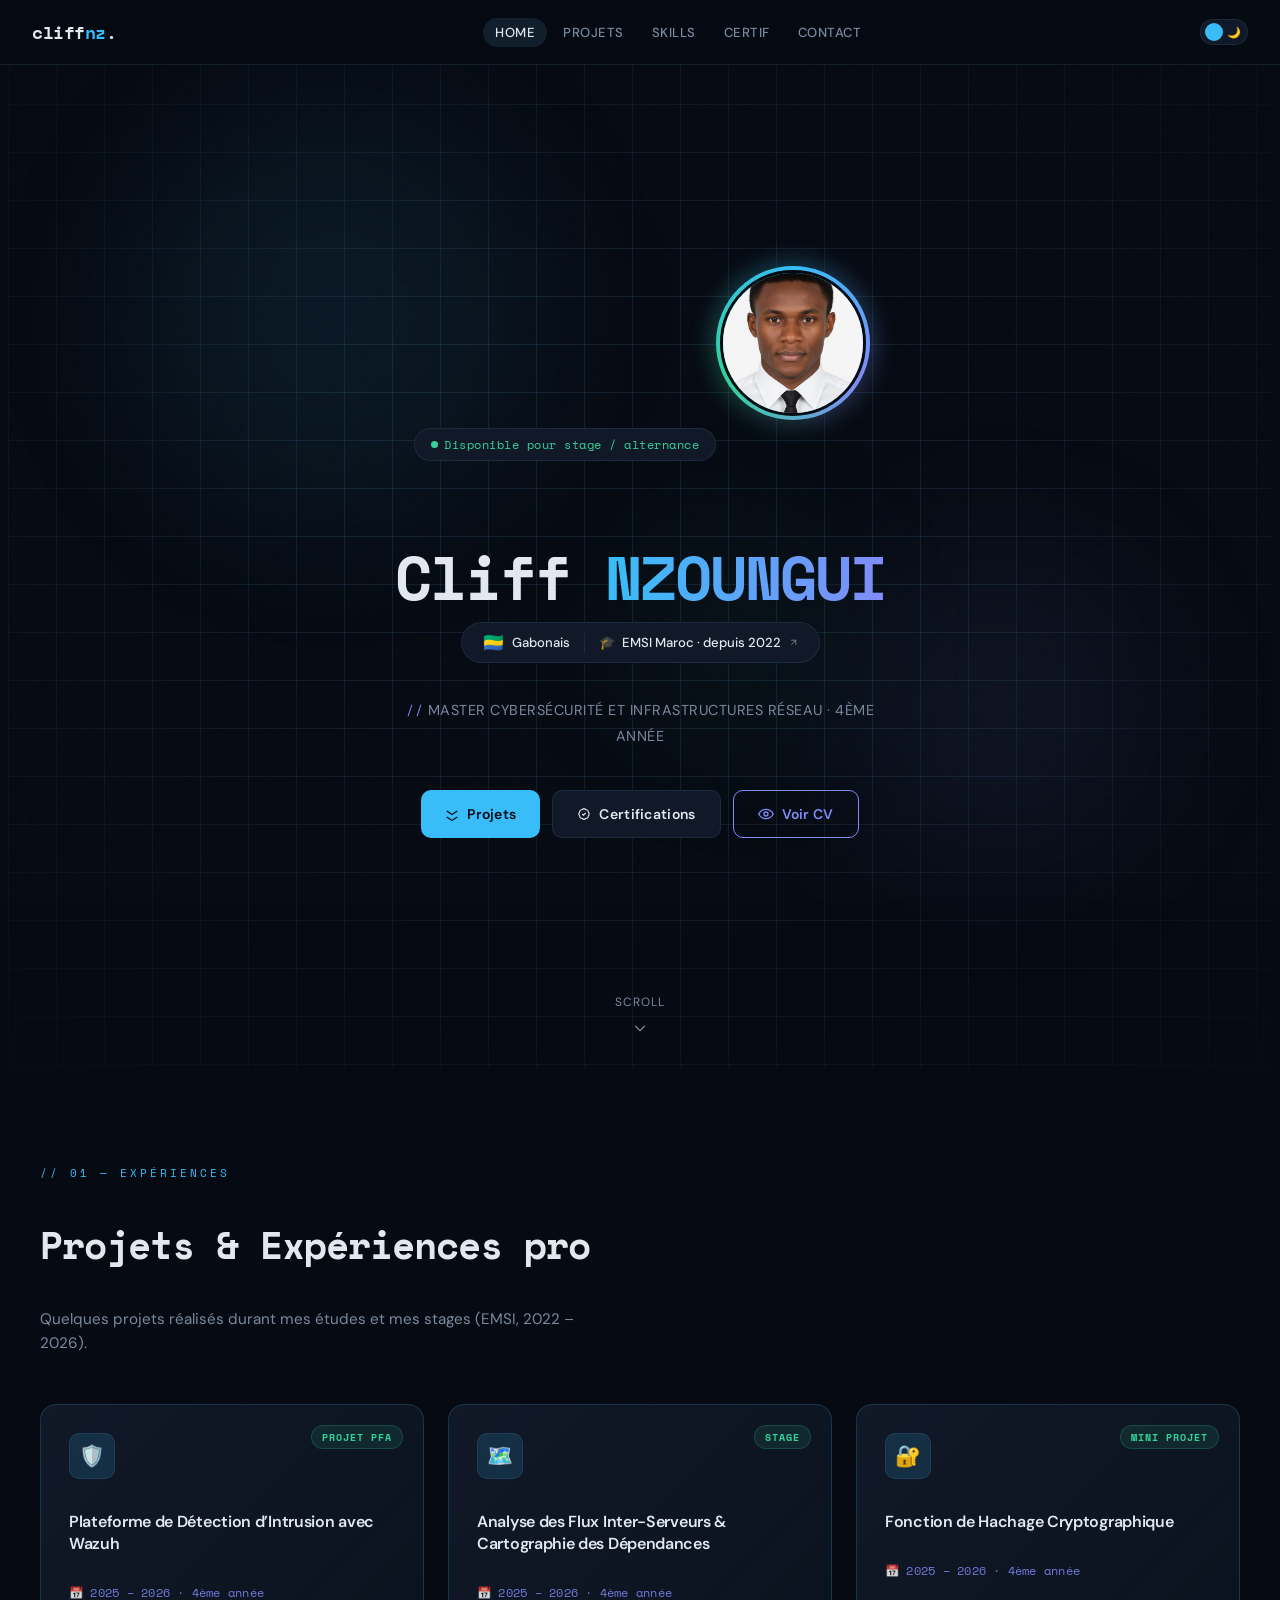
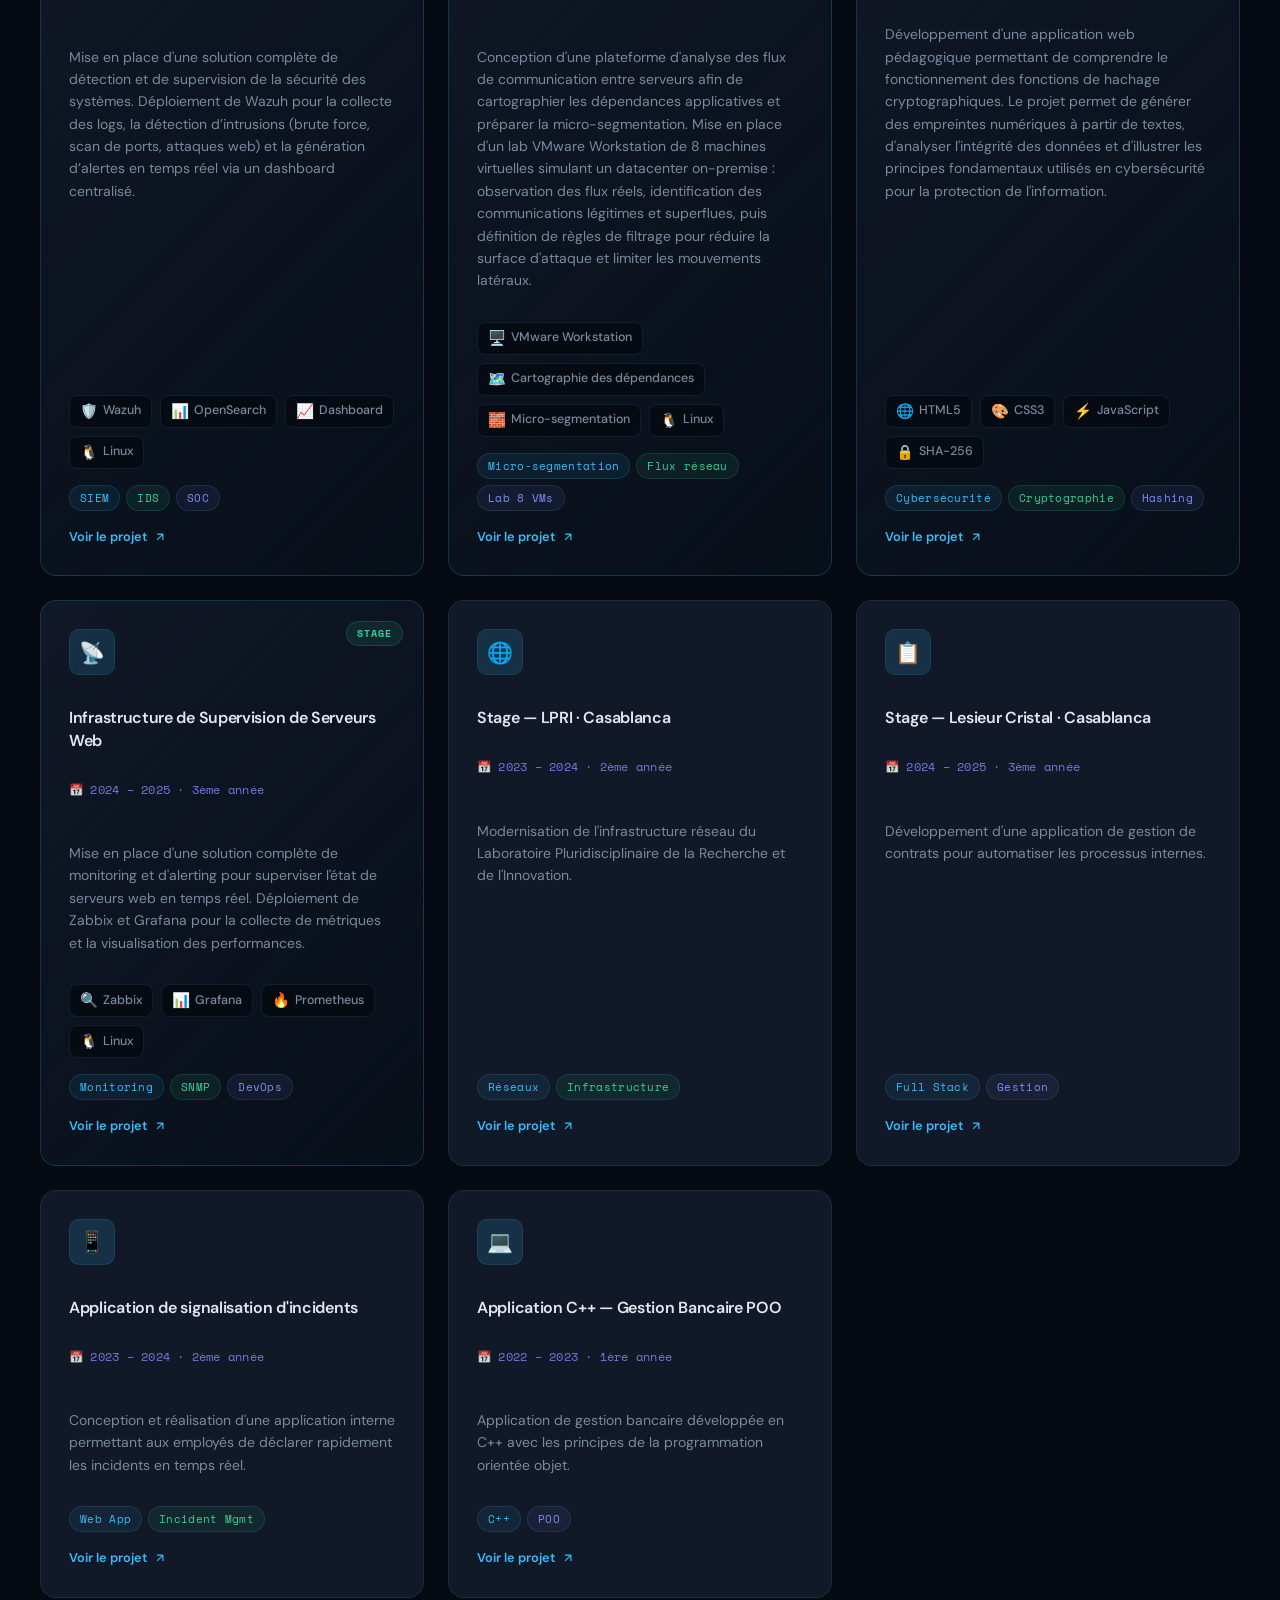
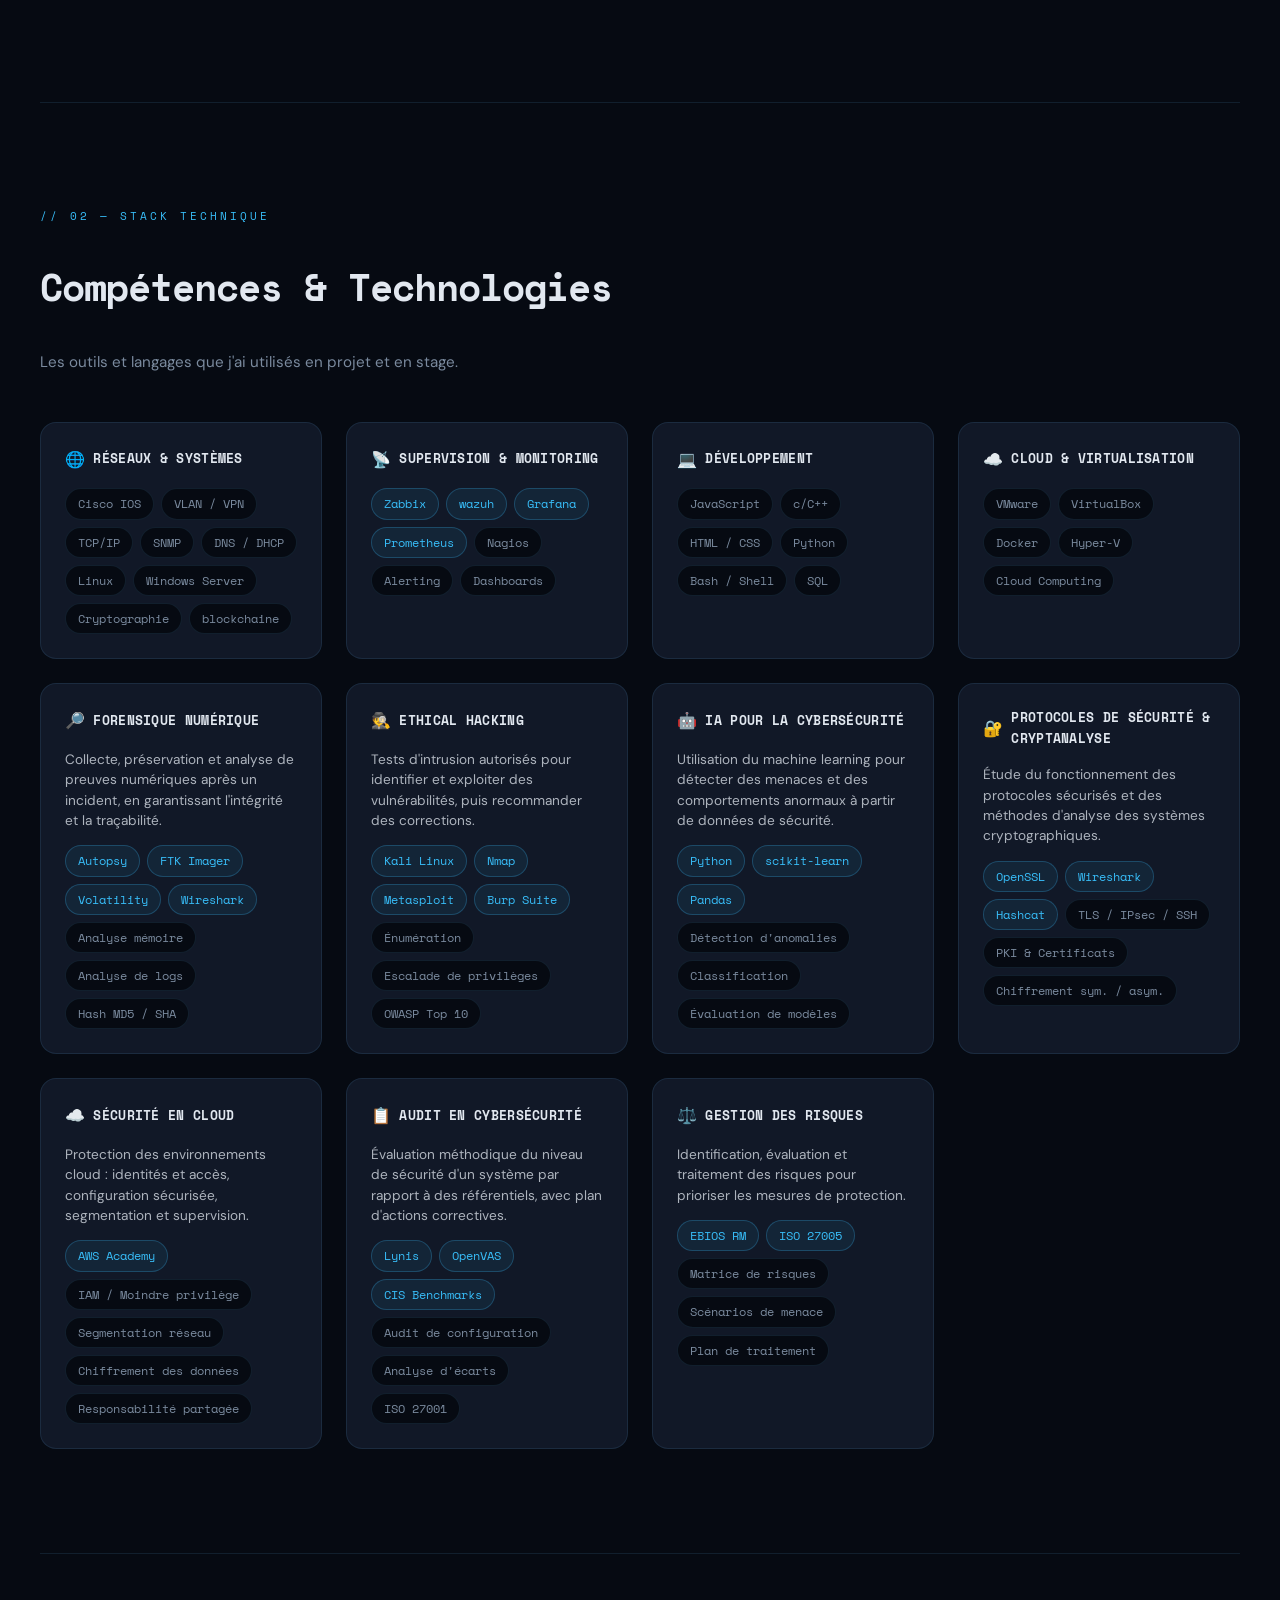
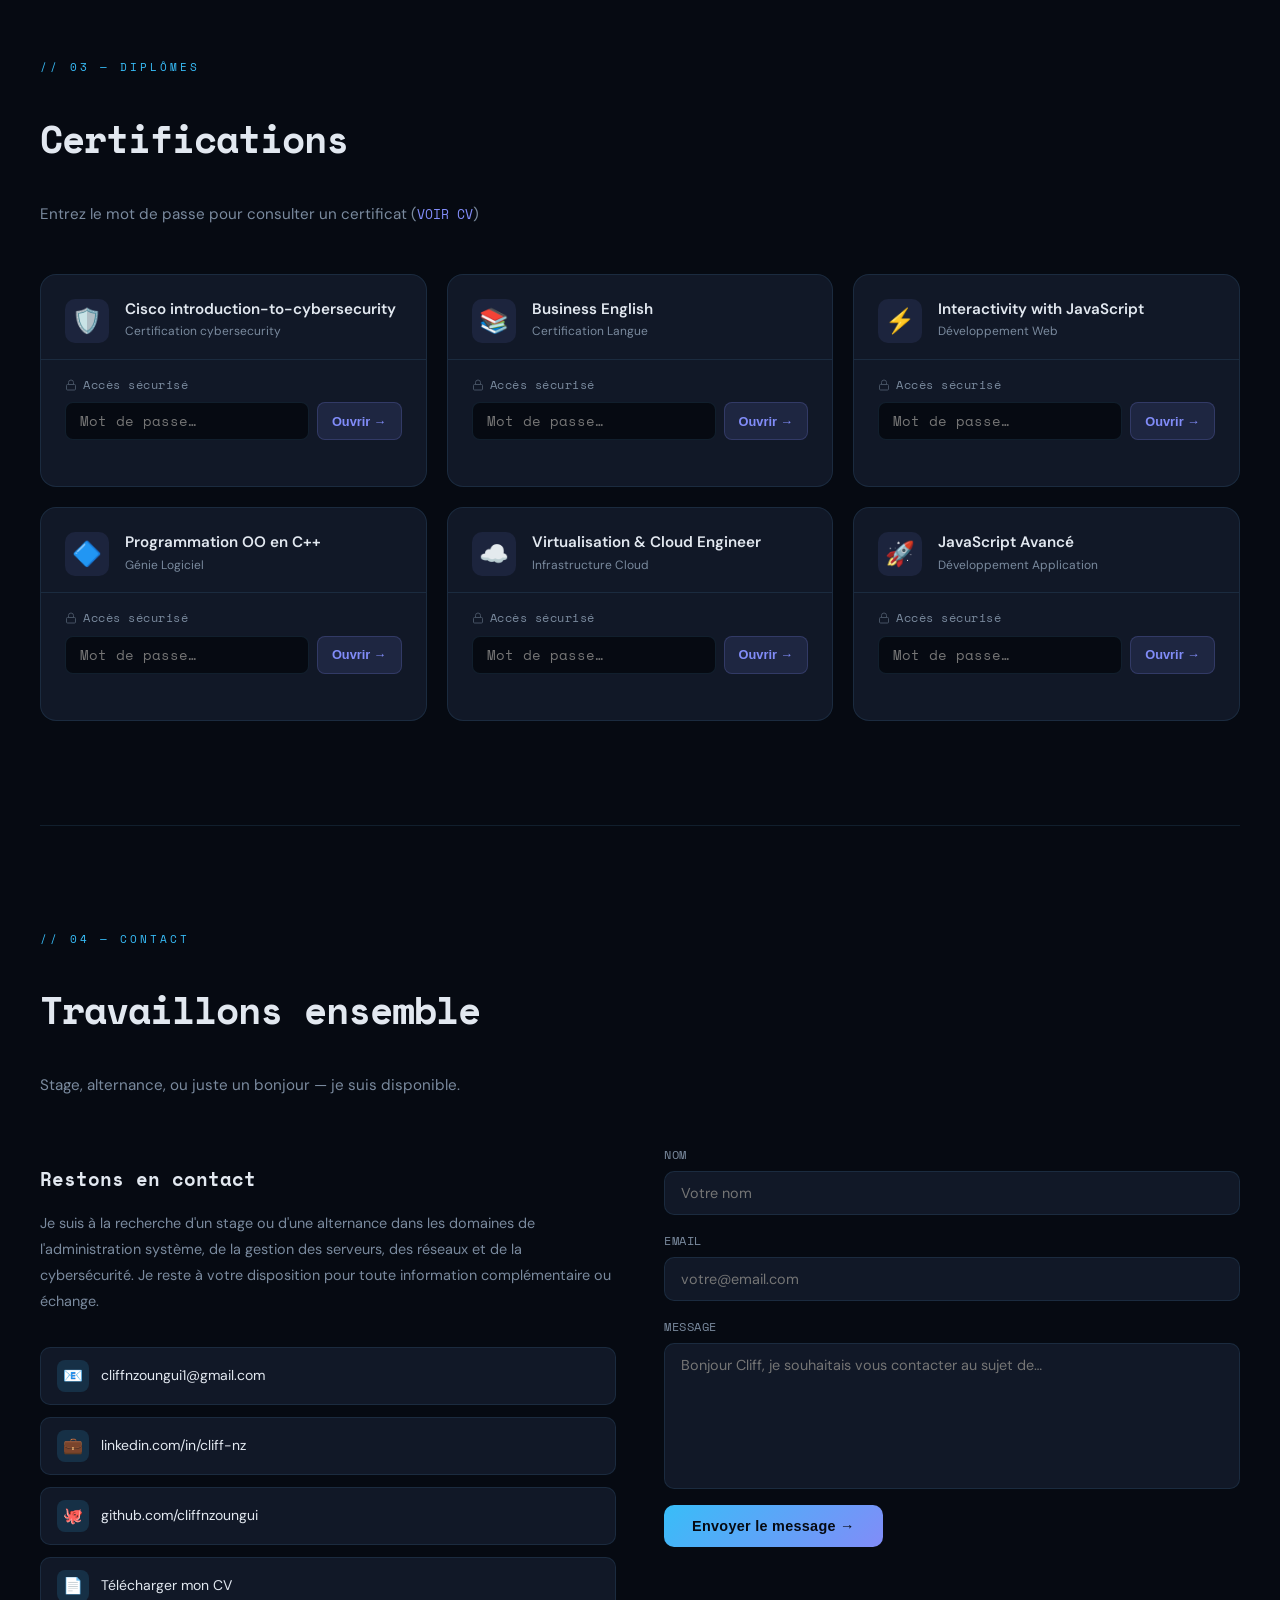
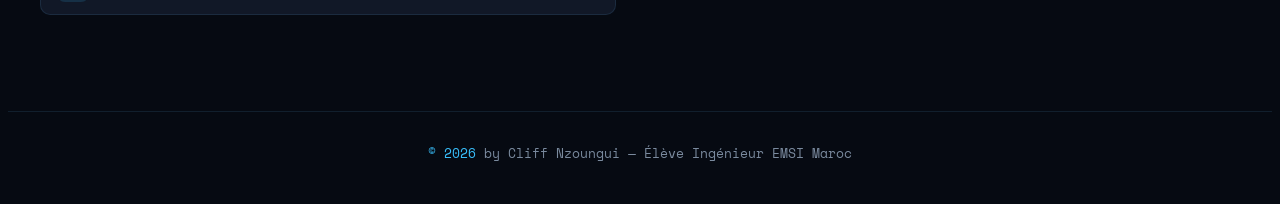
==== index.html @ 3349067a "Update index.html" ====
<!DOCTYPE html>
<html lang="fr">
<head>
  <meta charset="UTF-8">
  <meta name="viewport" content="width=device-width, initial-scale=1.0">
  <title>Cliff Nzoungui | Portfolio</title>
  <link rel="preconnect" href="https://fonts.googleapis.com">
  <link rel="preconnect" href="https://fonts.gstatic.com" crossorigin>
  <link href="https://fonts.googleapis.com/css2?family=Space+Mono:wght@400;700&family=DM+Sans:wght@300;400;500;700&display=swap" rel="stylesheet">
  <link rel="stylesheet" href="css/style.css">
</head>
<body>

  <!-- ── NAV ── -->
  <nav id="navbar">
    <a class="nav-logo" href="#home"><span>cliff</span>nz<span>.</span></a>
    <ul class="nav-links">
      <li><a href="#home">Home</a></li>
      <li><a href="#projects">Projets</a></li>
      <li><a href="#skills">Skills</a></li>
      <li><a href="#certifs">Certif</a></li>
      <li><a href="#contact">Contact</a></li>
    </ul>
    <div class="nav-right">
      <button class="theme-toggle" id="theme-toggle" aria-label="Toggle theme">
        <span>🌞</span>
        <div class="toggle-knob"></div>
        <span>🌙</span>
      </button>
      <button class="hamburger" id="hamburger" aria-label="Menu">
        <span></span><span></span><span></span>
      </button>
    </div>
  </nav>

  <!-- Mobile menu -->
  <div class="mobile-menu" id="mobile-menu">
    <a href="#home"     onclick="closeMobileMenu()">Home</a>
    <a href="#projects" onclick="closeMobileMenu()">Projets</a>
    <a href="#skills"   onclick="closeMobileMenu()">Skills</a>
    <a href="#certifs"  onclick="closeMobileMenu()">Certif</a>
    <a href="#contact"  onclick="closeMobileMenu()">Contact</a>
  </div>

  <!-- ── HERO ── -->
  <section class="hero" id="home">
    <div class="hero-grid"></div>
    <div class="orb orb-1"></div>
    <div class="orb orb-2"></div>
    <div class="orb orb-3"></div>
    <div class="hero-content">
      <div class="hero-badge">Disponible pour stage / alternance</div>
      <div class="profile-ring">
        <img
          src="assets/certifs/image.png"
          class="profile"
          alt="Cliff Nz"
          onerror="this.src='https://ui-avatars.com/api/?name=Cliff+Nz&size=140&background=38bdf8&color=060a12&bold=true&font-size=0.35'"
        >
      </div>
      <h1>Cliff <span class="highlight">NZOUNGUI</span></h1>

      <!-- Nationalité + École -->
      <div class="hero-meta">
        <div class="hero-meta-item">
          <span class="flag-icon">🇬🇦</span>
          <span>Gabonais</span>
        </div>
        <div class="hero-meta-divider"></div>
        <a href="https://www.emsi.ma" target="_blank" rel="noopener noreferrer" class="hero-meta-item hero-school-link">
          <img
            src="https://www.emsi.ma/wp-content/uploads/2021/03/logo-emsi.png"
            alt="EMSI"
            class="school-logo"
            onerror="this.style.display='none'; this.nextElementSibling.style.display='inline';"
          >
          <span class="school-logo-fallback" style="display:none;">🎓</span>
          <span>EMSI Maroc · depuis 2022</span>
          <svg width="11" height="11" fill="none" stroke="currentColor" stroke-width="2" viewBox="0 0 24 24" style="opacity:0.5"><path d="M7 17L17 7M17 7H7M17 7v10"/></svg>
        </a>
      </div>

      <p class="hero-subtitle">  <code style="font-family:'Space Mono',monospace;color:var(--accent2);font-size:0.8rem;">//</code>  Master Cybersécurité et infrastructures réseau · 4ème année</p>
      <div class="hero-buttons">
        <a href="#projects" class="btn btn-primary">
          <svg width="14" height="14" fill="none" stroke="currentColor" stroke-width="2" viewBox="0 0 24 24"><path d="M3 7l9 6 9-6M3 17l9 6 9-6"/></svg>
          Projets
        </a>
        <a href="#certifs" class="btn btn-ghost">
          <svg width="14" height="14" fill="none" stroke="currentColor" stroke-width="2" viewBox="0 0 24 24"><path d="M9 12l2 2 4-4M7.835 4.697a3.42 3.42 0 001.946-.806 3.42 3.42 0 014.438 0 3.42 3.42 0 001.946.806 3.42 3.42 0 013.138 3.138 3.42 3.42 0 00.806 1.946 3.42 3.42 0 010 4.438 3.42 3.42 0 00-.806 1.946 3.42 3.42 0 01-3.138 3.138 3.42 3.42 0 00-1.946.806 3.42 3.42 0 01-4.438 0 3.42 3.42 0 00-1.946-.806 3.42 3.42 0 01-3.138-3.138 3.42 3.42 0 00-.806-1.946 3.42 3.42 0 010-4.438 3.42 3.42 0 00.806-1.946 3.42 3.42 0 013.138-3.138z"/></svg>
          Certifications
        </a>
        <a href="assets/certifs/cliffcv.pdf" class="btn btn-outline" target="_blank">
          <svg width="16" height="16" fill="none" stroke="currentColor" stroke-width="2" viewBox="0 0 24 24">
            <path d="M1 12s4-7 11-7 11 7 11 7-4 7-11 7-11-7-11-7z"/>
            <circle cx="12" cy="12" r="3"/>
          </svg>
          Voir CV
        </a>
      </div>
    </div>
    <div class="scroll-hint">
      <span>Scroll</span>
      <svg fill="none" stroke="currentColor" stroke-width="2" viewBox="0 0 24 24"><path d="M19 9l-7 7-7-7"/></svg>
    </div>
  </section>

  <!-- ── PROJECTS ── -->
  <section id="projects">
    <div class="section-header reveal">
      <div class="section-tag">// 01 — expériences</div>
      <h2 class="section-title">Projets & Expériences pro</h2>
      <p class="section-desc">Quelques projets réalisés durant mes études et mes stages (EMSI, 2022 – 2026).</p>
    </div>
    <div class="projects-grid">

      <!-- ═════════ CYBERSÉCURITÉ EN PREMIER ═════════ -->

      <!-- Wazuh -->
      <a href="projects/projet6.html" class="project-card project-card--featured reveal">
        <div class="project-card-badge">Projet PFA</div>
        <div class="project-icon">🛡️</div>
        <h3>Plateforme de Détection d’Intrusion avec Wazuh</h3>
        <div class="project-date">📅 2025 – 2026 · 4ème année</div>
        <p>Mise en place d'une solution complète de détection et de supervision de la sécurité des systèmes. Déploiement de Wazuh pour la collecte des logs, la détection d’intrusions (brute force, scan de ports, attaques web) et la génération d’alertes en temps réel via un dashboard centralisé.</p>

        <div class="project-stack">
          <div class="stack-item"><span class="stack-icon">🛡️</span><span>Wazuh</span></div>
          <div class="stack-item"><span class="stack-icon">📊</span><span>OpenSearch</span></div>
          <div class="stack-item"><span class="stack-icon">📈</span><span>Dashboard</span></div>
          <div class="stack-item"><span class="stack-icon">🐧</span><span>Linux</span></div>
        </div>

        <div class="project-tags">
          <span class="tag">SIEM</span>
          <span class="tag green">IDS</span>
          <span class="tag purple">SOC</span>
        </div>

        <div class="arrow-link">
          Voir le projet
          <svg width="14" height="14" fill="none" stroke="currentColor" stroke-width="2" viewBox="0 0 24 24"><path d="M7 17L17 7M17 7H7M17 7v10"/></svg>
        </div>
      </a>

      <!-- Cartographie des flux (NOUVEAU) -->
      <a href="projects/projet7.html" class="project-card project-card--featured reveal">
        <div class="project-card-badge">Stage</div>
        <div class="project-icon">🗺️</div>
        <h3>Analyse des Flux Inter-Serveurs & Cartographie des Dépendances</h3>
        <div class="project-date">📅 2025 – 2026 · 4ème année</div>
        <p>Conception d'une plateforme d'analyse des flux de communication entre serveurs afin de cartographier les dépendances applicatives et préparer la micro-segmentation. Mise en place d'un lab VMware Workstation de 8 machines virtuelles simulant un datacenter on-premise : observation des flux réels, identification des communications légitimes et superflues, puis définition de règles de filtrage pour réduire la surface d'attaque et limiter les mouvements latéraux.</p>

        <div class="project-stack">
          <div class="stack-item"><span class="stack-icon">🖥️</span><span>VMware Workstation</span></div>
          <div class="stack-item"><span class="stack-icon">🗺️</span><span>Cartographie des dépendances</span></div>
          <div class="stack-item"><span class="stack-icon">🧱</span><span>Micro-segmentation</span></div>
          <div class="stack-item"><span class="stack-icon">🐧</span><span>Linux</span></div>
        </div>

        <div class="project-tags">
          <span class="tag">Micro-segmentation</span>
          <span class="tag green">Flux réseau</span>
          <span class="tag purple">Lab 8 VMs</span>
        </div>

        <div class="arrow-link">
          Voir le projet
          <svg width="14" height="14" fill="none" stroke="currentColor" stroke-width="2" viewBox="0 0 24 24"><path d="M7 17L17 7M17 7H7M17 7v10"/></svg>
        </div>
      </a>

      <!-- Fonction de hachage -->
      <a href="https://cliffnzoungui.github.io/Mini-projet-Fonction-de-hachage/" target="_blank" class="project-card project-card--featured reveal">
        <div class="project-card-badge">Mini Projet</div>
        <div class="project-icon">🔐</div>
        <h3>Fonction de Hachage Cryptographique</h3>
        <div class="project-date">📅 2025 – 2026 · 4ème année</div>
        <p>
          Développement d'une application web pédagogique permettant de comprendre
          le fonctionnement des fonctions de hachage cryptographiques. Le projet
          permet de générer des empreintes numériques à partir de textes, d'analyser
          l'intégrité des données et d'illustrer les principes fondamentaux utilisés
          en cybersécurité pour la protection de l'information.
        </p>

        <div class="project-stack">
          <div class="stack-item"><span class="stack-icon">🌐</span><span>HTML5</span></div>
          <div class="stack-item"><span class="stack-icon">🎨</span><span>CSS3</span></div>
          <div class="stack-item"><span class="stack-icon">⚡</span><span>JavaScript</span></div>
          <div class="stack-item"><span class="stack-icon">🔒</span><span>SHA-256</span></div>
        </div>

        <div class="project-tags">
          <span class="tag">Cybersécurité</span>
          <span class="tag green">Cryptographie</span>
          <span class="tag purple">Hashing</span>
        </div>

        <div class="arrow-link">
          Voir le projet
          <svg width="14" height="14" fill="none" stroke="currentColor" stroke-width="2" viewBox="0 0 24 24"><path d="M7 17L17 7M17 7H7M17 7v10"/></svg>
        </div>
      </a>

      <!-- ═════════ RÉSEAUX / INFRA ═════════ -->

      <!-- Supervision -->
      <a href="projects/projet5.html" class="project-card project-card--featured reveal">
        <div class="project-card-badge">Stage</div>
        <div class="project-icon">📡</div>
        <h3>Infrastructure de Supervision de Serveurs Web</h3>
        <div class="project-date">📅 2024 – 2025 · 3ème année</div>
        <p>Mise en place d'une solution complète de monitoring et d'alerting pour superviser l'état de serveurs web en temps réel. Déploiement de Zabbix et Grafana pour la collecte de métriques et la visualisation des performances.</p>
        <div class="project-stack">
          <div class="stack-item"><span class="stack-icon">🔍</span><span>Zabbix</span></div>
          <div class="stack-item"><span class="stack-icon">📊</span><span>Grafana</span></div>
          <div class="stack-item"><span class="stack-icon">🔥</span><span>Prometheus</span></div>
          <div class="stack-item"><span class="stack-icon">🐧</span><span>Linux</span></div>
        </div>
        <div class="project-tags">
          <span class="tag">Monitoring</span>
          <span class="tag green">SNMP</span>
          <span class="tag purple">DevOps</span>
        </div>
        <div class="arrow-link">
          Voir le projet
          <svg width="14" height="14" fill="none" stroke="currentColor" stroke-width="2" viewBox="0 0 24 24"><path d="M7 17L17 7M17 7H7M17 7v10"/></svg>
        </div>
      </a>

      <!-- LPRI -->
      <a href="projects/projet3.html" class="project-card reveal">
        <div class="project-icon">🌐</div>
        <h3>Stage — LPRI · Casablanca</h3>
        <div class="project-date">📅 2023 – 2024 · 2ème année</div>
        <p>Modernisation de l'infrastructure réseau du Laboratoire Pluridisciplinaire de la Recherche et de l'Innovation.</p>
        <div class="project-tags">
          <span class="tag">Réseaux</span>
          <span class="tag green">Infrastructure</span>
        </div>
        <div class="arrow-link">
          Voir le projet
          <svg width="14" height="14" fill="none" stroke="currentColor" stroke-width="2" viewBox="0 0 24 24"><path d="M7 17L17 7M17 7H7M17 7v10"/></svg>
        </div>
      </a>

      <!-- ═════════ DÉVELOPPEMENT ═════════ -->

      <!-- Lesieur -->
      <a href="projects/projet4.html" class="project-card reveal">
        <div class="project-icon">📋</div>
        <h3>Stage — Lesieur Cristal · Casablanca</h3>
        <div class="project-date">📅 2024 – 2025 · 3ème année</div>
        <p>Développement d'une application de gestion de contrats pour automatiser les processus internes.</p>
        <div class="project-tags">
          <span class="tag">Full Stack</span>
          <span class="tag purple">Gestion</span>
        </div>
        <div class="arrow-link">
          Voir le projet
          <svg width="14" height="14" fill="none" stroke="currentColor" stroke-width="2" viewBox="0 0 24 24"><path d="M7 17L17 7M17 7H7M17 7v10"/></svg>
        </div>
      </a>

      <!-- Incidents -->
      <a href="projects/projet1.html" class="project-card reveal">
        <div class="project-icon">📱</div>
        <h3>Application de signalisation d'incidents</h3>
        <div class="project-date">📅 2023 – 2024 · 2ème année</div>
        <p>Conception et réalisation d'une application interne permettant aux employés de déclarer rapidement les incidents en temps réel.</p>
        <div class="project-tags">
          <span class="tag">Web App</span>
          <span class="tag green">Incident Mgmt</span>
        </div>
        <div class="arrow-link">
          Voir le projet
          <svg width="14" height="14" fill="none" stroke="currentColor" stroke-width="2" viewBox="0 0 24 24"><path d="M7 17L17 7M17 7H7M17 7v10"/></svg>
        </div>
      </a>

      <!-- C++ -->
      <a href="projects/projet2.html" class="project-card reveal">
        <div class="project-icon">💻</div>
        <h3>Application C++ — Gestion Bancaire POO</h3>
        <div class="project-date">📅 2022 – 2023 · 1ère année</div>
        <p>Application de gestion bancaire développée en C++ avec les principes de la programmation orientée objet.</p>
        <div class="project-tags">
          <span class="tag">C++</span>
          <span class="tag purple">POO</span>
        </div>
        <div class="arrow-link">
          Voir le projet
          <svg width="14" height="14" fill="none" stroke="currentColor" stroke-width="2" viewBox="0 0 24 24"><path d="M7 17L17 7M17 7H7M17 7v10"/></svg>
        </div>
      </a>

    </div>
  </section>

  <div class="separator"><hr></div>

  <!-- ── COMPÉTENCES ── -->
  <section id="skills">
    <div class="section-header reveal">
      <div class="section-tag">// 02 — stack technique</div>
      <h2 class="section-title">Compétences & Technologies</h2>
      <p class="section-desc">Les outils et langages que j'ai utilisés en projet et en stage.</p>
    </div>
    <div class="skills-grid">

      <div class="skill-group reveal">
        <div class="skill-group-title">
          <span class="skill-group-icon">🌐</span>
          Réseaux & Systèmes
        </div>
        <div class="skill-list">
          <div class="skill-pill">Cisco IOS</div>
          <div class="skill-pill">VLAN / VPN</div>
          <div class="skill-pill">TCP/IP</div>
          <div class="skill-pill">SNMP</div>
          <div class="skill-pill">DNS / DHCP</div>
          <div class="skill-pill">Linux</div>
          <div class="skill-pill">Windows Server</div>
          <div class="skill-pill">Cryptographie</div>
          <div class="skill-pill">blockchaine</div>
        </div>
      </div>

      <div class="skill-group reveal">
        <div class="skill-group-title">
          <span class="skill-group-icon">📡</span>
          Supervision & Monitoring
        </div>
        <div class="skill-list">
          <div class="skill-pill active">Zabbix</div>
          <div class="skill-pill active">wazuh</div>
          <div class="skill-pill active">Grafana</div>
          <div class="skill-pill active">Prometheus</div>
          <div class="skill-pill">Nagios</div>
          <div class="skill-pill">Alerting</div>
          <div class="skill-pill">Dashboards</div>
        </div>
      </div>

      <div class="skill-group reveal">
        <div class="skill-group-title">
          <span class="skill-group-icon">💻</span>
          Développement
        </div>
        <div class="skill-list">
          <div class="skill-pill">JavaScript</div>
          <div class="skill-pill">c/C++</div>
          <div class="skill-pill">HTML / CSS</div>
          <div class="skill-pill">Python</div>
          <div class="skill-pill">Bash / Shell</div>
          <div class="skill-pill">SQL</div>
        </div>
      </div>

      <div class="skill-group reveal">
        <div class="skill-group-title">
          <span class="skill-group-icon">☁️</span>
          Cloud & Virtualisation
        </div>
        <div class="skill-list">
          <div class="skill-pill">VMware</div>
          <div class="skill-pill">VirtualBox</div>
          <div class="skill-pill">Docker</div>
          <div class="skill-pill">Hyper-V</div>
          <div class="skill-pill">Cloud Computing</div>
        </div>
      </div>

      <!-- ── NOUVEAUX ACQUIS CYBERSÉCURITÉ ── -->

      <div class="skill-group reveal">
        <div class="skill-group-title">
          <span class="skill-group-icon">🔎</span>
          Forensique numérique
        </div>
        <p class="skill-desc">Collecte, préservation et analyse de preuves numériques après un incident, en garantissant l'intégrité et la traçabilité.</p>
        <div class="skill-list">
          <div class="skill-pill active">Autopsy</div>
          <div class="skill-pill active">FTK Imager</div>
          <div class="skill-pill active">Volatility</div>
          <div class="skill-pill active">Wireshark</div>
          <div class="skill-pill">Analyse mémoire</div>
          <div class="skill-pill">Analyse de logs</div>
          <div class="skill-pill">Hash MD5 / SHA</div>
        </div>
      </div>

      <div class="skill-group reveal">
        <div class="skill-group-title">
          <span class="skill-group-icon">🕵️</span>
          Ethical Hacking
        </div>
        <p class="skill-desc">Tests d'intrusion autorisés pour identifier et exploiter des vulnérabilités, puis recommander des corrections.</p>
        <div class="skill-list">
          <div class="skill-pill active">Kali Linux</div>
          <div class="skill-pill active">Nmap</div>
          <div class="skill-pill active">Metasploit</div>
          <div class="skill-pill active">Burp Suite</div>
          <div class="skill-pill">Énumération</div>
          <div class="skill-pill">Escalade de privilèges</div>
          <div class="skill-pill">OWASP Top 10</div>
        </div>
      </div>

      <div class="skill-group reveal">
        <div class="skill-group-title">
          <span class="skill-group-icon">🤖</span>
          IA pour la Cybersécurité
        </div>
        <p class="skill-desc">Utilisation du machine learning pour détecter des menaces et des comportements anormaux à partir de données de sécurité.</p>
        <div class="skill-list">
          <div class="skill-pill active">Python</div>
          <div class="skill-pill active">scikit-learn</div>
          <div class="skill-pill active">Pandas</div>
          <div class="skill-pill">Détection d'anomalies</div>
          <div class="skill-pill">Classification</div>
          <div class="skill-pill">Évaluation de modèles</div>
        </div>
      </div>

      <div class="skill-group reveal">
        <div class="skill-group-title">
          <span class="skill-group-icon">🔐</span>
          Protocoles de Sécurité & Cryptanalyse
        </div>
        <p class="skill-desc">Étude du fonctionnement des protocoles sécurisés et des méthodes d'analyse des systèmes cryptographiques.</p>
        <div class="skill-list">
          <div class="skill-pill active">OpenSSL</div>
          <div class="skill-pill active">Wireshark</div>
          <div class="skill-pill active">Hashcat</div>
          <div class="skill-pill">TLS / IPsec / SSH</div>
          <div class="skill-pill">PKI & Certificats</div>
          <div class="skill-pill">Chiffrement sym. / asym.</div>
        </div>
      </div>

      <div class="skill-group reveal">
        <div class="skill-group-title">
          <span class="skill-group-icon">☁️</span>
          Sécurité en Cloud
        </div>
        <p class="skill-desc">Protection des environnements cloud : identités et accès, configuration sécurisée, segmentation et supervision.</p>
        <div class="skill-list">
          <div class="skill-pill active">AWS Academy</div>
          <div class="skill-pill">IAM / Moindre privilège</div>
          <div class="skill-pill">Segmentation réseau</div>
          <div class="skill-pill">Chiffrement des données</div>
          <div class="skill-pill">Responsabilité partagée</div>
        </div>
      </div>

      <div class="skill-group reveal">
        <div class="skill-group-title">
          <span class="skill-group-icon">📋</span>
          Audit en Cybersécurité
        </div>
        <p class="skill-desc">Évaluation méthodique du niveau de sécurité d'un système par rapport à des référentiels, avec plan d'actions correctives.</p>
        <div class="skill-list">
          <div class="skill-pill active">Lynis</div>
          <div class="skill-pill active">OpenVAS</div>
          <div class="skill-pill active">CIS Benchmarks</div>
          <div class="skill-pill">Audit de configuration</div>
          <div class="skill-pill">Analyse d'écarts</div>
          <div class="skill-pill">ISO 27001</div>
        </div>
      </div>

      <div class="skill-group reveal">
        <div class="skill-group-title">
          <span class="skill-group-icon">⚖️</span>
          Gestion des Risques
        </div>
        <p class="skill-desc">Identification, évaluation et traitement des risques pour prioriser les mesures de protection.</p>
        <div class="skill-list">
          <div class="skill-pill active">EBIOS RM</div>
          <div class="skill-pill active">ISO 27005</div>
          <div class="skill-pill">Matrice de risques</div>
          <div class="skill-pill">Scénarios de menace</div>
          <div class="skill-pill">Plan de traitement</div>
        </div>
      </div>

    </div>
  </section>

  <div class="separator"><hr></div>

  <!-- ── CERTIFICATIONS ── -->
  <section id="certifs">
    <div class="section-header reveal">
      <div class="section-tag">// 03 — diplômes</div>
      <h2 class="section-title">Certifications</h2>
      <p class="section-desc">Entrez le mot de passe pour consulter un certificat (<code style="font-family:'Space Mono',monospace;color:var(--accent2);font-size:0.8rem;">VOIR CV</code>)</p>
    </div>
    <div class="certifs-grid">

      <div class="certif-card reveal">
        <div class="certif-header">
          <div class="certif-icon">🛡️</div>
          <div>
            <div class="certif-name"> Cisco introduction-to-cybersecurity  </div>
            <div class="certif-issuer">Certification cybersecurity</div>
          </div>
        </div>
        <div class="certif-unlock">
          <div class="certif-unlock-label">
            <svg width="12" height="12" fill="none" stroke="currentColor" stroke-width="2" viewBox="0 0 24 24"><rect x="3" y="11" width="18" height="11" rx="2"/><path d="M7 11V7a5 5 0 0110 0v4"/></svg>
            Accès sécurisé
          </div>
          <div class="certif-input-row">
            <input type="password" class="certif-input" placeholder="Mot de passe…" data-path="assets/certifs/Cisco introduction-to-cybersecurity.pdf">
            <button class="certif-btn" onclick="checkCertif(this)">Ouvrir →</button>
          </div>
          <div class="certif-msg"></div>
        </div>
      </div>

      <div class="certif-card reveal">
        <div class="certif-header">
          <div class="certif-icon">📚</div>
          <div>
            <div class="certif-name">Business English</div>
            <div class="certif-issuer">Certification Langue</div>
          </div>
        </div>
        <div class="certif-unlock">
          <div class="certif-unlock-label">
            <svg width="12" height="12" fill="none" stroke="currentColor" stroke-width="2" viewBox="0 0 24 24"><rect x="3" y="11" width="18" height="11" rx="2"/><path d="M7 11V7a5 5 0 0110 0v4"/></svg>
            Accès sécurisé
          </div>
          <div class="certif-input-row">
            <input type="password" class="certif-input" placeholder="Mot de passe…" data-path="assets/certifs/ENGLISH.pdf">
            <button class="certif-btn" onclick="checkCertif(this)">Ouvrir →</button>
          </div>
          <div class="certif-msg"></div>
        </div>
      </div>

      <div class="certif-card reveal">
        <div class="certif-header">
          <div class="certif-icon">⚡</div>
          <div>
            <div class="certif-name">Interactivity with JavaScript</div>
            <div class="certif-issuer">Développement Web</div>
          </div>
        </div>
        <div class="certif-unlock">
          <div class="certif-unlock-label">
            <svg width="12" height="12" fill="none" stroke="currentColor" stroke-width="2" viewBox="0 0 24 24"><rect x="3" y="11" width="18" height="11" rx="2"/><path d="M7 11V7a5 5 0 0110 0v4"/></svg>
            Accès sécurisé
          </div>
          <div class="certif-input-row">
            <input type="password" class="certif-input" placeholder="Mot de passe…" data-path="assets/certifs/js.pdf">
            <button class="certif-btn" onclick="checkCertif(this)">Ouvrir →</button>
          </div>
          <div class="certif-msg"></div>
        </div>
      </div>

      <div class="certif-card reveal">
        <div class="certif-header">
          <div class="certif-icon">🔷</div>
          <div>
            <div class="certif-name">Programmation OO en C++</div>
            <div class="certif-issuer">Génie Logiciel</div>
          </div>
        </div>
        <div class="certif-unlock">
          <div class="certif-unlock-label">
            <svg width="12" height="12" fill="none" stroke="currentColor" stroke-width="2" viewBox="0 0 24 24"><rect x="3" y="11" width="18" height="11" rx="2"/><path d="M7 11V7a5 5 0 0110 0v4"/></svg>
            Accès sécurisé
          </div>
          <div class="certif-input-row">
            <input type="password" class="certif-input" placeholder="Mot de passe…" data-path="assets/certifs/C++.pdf">
            <button class="certif-btn" onclick="checkCertif(this)">Ouvrir →</button>
          </div>
          <div class="certif-msg"></div>
        </div>
      </div>

      <div class="certif-card reveal">
        <div class="certif-header">
          <div class="certif-icon">☁️</div>
          <div>
            <div class="certif-name">Virtualisation & Cloud Engineer</div>
            <div class="certif-issuer">Infrastructure Cloud</div>
          </div>
        </div>
        <div class="certif-unlock">
          <div class="certif-unlock-label">
            <svg width="12" height="12" fill="none" stroke="currentColor" stroke-width="2" viewBox="0 0 24 24"><rect x="3" y="11" width="18" height="11" rx="2"/><path d="M7 11V7a5 5 0 0110 0v4"/></svg>
            Accès sécurisé
          </div>
          <div class="certif-input-row">
            <input type="password" class="certif-input" placeholder="Mot de passe…" data-path="assets/certifs/vr.pdf">
            <button class="certif-btn" onclick="checkCertif(this)">Ouvrir →</button>
          </div>
          <div class="certif-msg"></div>
        </div>
      </div>

      <div class="certif-card reveal">
        <div class="certif-header">
          <div class="certif-icon">🚀</div>
          <div>
            <div class="certif-name">JavaScript Avancé</div>
            <div class="certif-issuer">Développement Application</div>
          </div>
        </div>
        <div class="certif-unlock">
          <div class="certif-unlock-label">
            <svg width="12" height="12" fill="none" stroke="currentColor" stroke-width="2" viewBox="0 0 24 24"><rect x="3" y="11" width="18" height="11" rx="2"/><path d="M7 11V7a5 5 0 0110 0v4"/></svg>
            Accès sécurisé
          </div>
          <div class="certif-input-row">
            <input type="password" class="certif-input" placeholder="Mot de passe…" data-path="assets/certifs/dev_js.pdf">
            <button class="certif-btn" onclick="checkCertif(this)">Ouvrir →</button>
          </div>
          <div class="certif-msg"></div>
        </div>
      </div>

    </div>
  </section>

  <div class="separator"><hr></div>

  <!-- ── CONTACT ── -->
  <section id="contact">
    <div class="section-header reveal">
      <div class="section-tag">// 04 — contact</div>
      <h2 class="section-title">Travaillons ensemble</h2>
      <p class="section-desc">Stage, alternance, ou juste un bonjour — je suis disponible.</p>
    </div>
    <div class="contact-grid">

      <div class="contact-info reveal">
        <h3>Restons en contact</h3>
        <p>Je suis à la recherche d'un stage ou d'une alternance dans les domaines de l'administration système, de la gestion des serveurs, des réseaux et de la cybersécurité. Je reste à votre disposition pour toute information complémentaire ou échange.</p>
        <div class="contact-links">
          <a href="mailto:cliffnzoungui1@gmail.com" class="contact-link">
            <div class="contact-link-icon">📧</div>
            <span>cliffnzoungui1@gmail.com</span>
          </a>
          <a href="https://linkedin.com/in/cliff-nz" class="contact-link" target="_blank">
            <div class="contact-link-icon">💼</div>
            <span>linkedin.com/in/cliff-nz</span>
          </a>
          <a href="https://github.com/cliffnzoungui" class="contact-link" target="_blank">
            <div class="contact-link-icon">🐙</div>
            <span>github.com/cliffnzoungui</span>
          </a>
          <a href="assets/certifs/cliffcv.pdf" class="contact-link" download="cliffcv.pdf">
            <div class="contact-link-icon">📄</div>
            <span>Télécharger mon CV</span>
          </a>
        </div>
      </div>

      <!-- ✅ FORMULAIRE FORMSPREE -->
      <div class="contact-form reveal">
        <form id="contact-form" action="https://formspree.io/f/mbdzqwab" method="POST">
          <div class="form-group">
            <label>Nom</label>
            <input type="text" name="name" placeholder="Votre nom" required>
          </div>
          <div class="form-group">
            <label>Email</label>
            <input type="email" name="email" placeholder="votre@email.com" required>
          </div>
          <div class="form-group">
            <label>Message</label>
            <textarea name="message" placeholder="Bonjour Cliff, je souhaitais vous contacter au sujet de…" required></textarea>
          </div>
          <!-- Champ anti-spam invisible -->
          <input type="text" name="_gotcha" style="display:none">
          <button type="submit" class="form-submit" id="form-submit-btn">
            Envoyer le message →
          </button>
        </form>
        <!-- Message affiché après envoi -->
        <div id="form-feedback" class="form-feedback" style="display:none;"></div>
      </div>

    </div>
  </section>

  <!-- ── FOOTER ── -->
  <footer>
    <span>© 2026</span> by Cliff Nzoungui — Élève Ingénieur EMSI Maroc
  </footer>

  <script src="js/script.js"></script>
</body>
</html>
---- css/style.css ----
:root {
  --bg: #060a12;
  --surface: #0d1424;
  --card: #111827;
  --card-hover: #162032;
  --border: rgba(99, 179, 237, 0.12);
  --text: #e2e8f0;
  --muted: #7a8a9e;
  --accent: #38bdf8;
  --accent2: #818cf8;
  --accent3: #34d399;
  --glow: rgba(56, 189, 248, 0.15);
}
body.light {
  --bg: #f0f4f8;
  --surface: #ffffff;
  --card: #ffffff;
  --card-hover: #eef3f9;
  --border: rgba(30, 80, 160, 0.1);
  --text: #0d1424;
  --muted: #4a5568;
  --accent: #2563eb;
  --accent2: #7c3aed;
  --accent3: #059669;
  --glow: rgba(37, 99, 235, 0.1);
}


}

* { margin: 0; padding: 0; box-sizing: border-box; }
html { scroll-behavior: smooth; }
body {
  background: var(--bg);
  color: var(--text);
  font-family: 'DM Sans', sans-serif;
  font-size: 16px;
  line-height: 1.6;
  transition: background 0.4s ease, color 0.4s ease;
  overflow-x: hidden;
}

/* ── NOISE OVERLAY ── */
body::before {
  content: '';
  position: fixed;
  inset: 0;
  background-image: url("data:image/svg+xml,%3Csvg viewBox='0 0 200 200' xmlns='http://www.w3.org/2000/svg'%3E%3Cfilter id='n'%3E%3CfeTurbulence type='fractalNoise' baseFrequency='0.75' numOctaves='4' stitchTiles='stitch'/%3E%3C/filter%3E%3Crect width='100%25' height='100%25' filter='url(%23n)' opacity='0.03'/%3E%3C/svg%3E");
  pointer-events: none;
  z-index: 0;
  opacity: 0.5;
}

/* ── NAV ── */
nav {
  position: fixed;
  top: 0; left: 0; right: 0;
  z-index: 1000;
  display: flex;
  align-items: center;
  justify-content: space-between;
  padding: 0 2rem;
  height: 64px;
  background: rgba(6, 10, 18, 0.75);
  backdrop-filter: blur(20px);
  -webkit-backdrop-filter: blur(20px);
  border-bottom: 1px solid var(--border);
  transition: background 0.4s;
}
body.light nav { background: rgba(240, 244, 248, 0.8); }

.nav-logo {
  font-family: 'Space Mono', monospace;
  font-size: 1.1rem;
  font-weight: 700;
  color: var(--accent);
  letter-spacing: -0.5px;
  text-decoration: none;
}
.nav-logo span { color: var(--text); }

.nav-links {
  display: flex;
  gap: 0.25rem;
  list-style: none;
}
.nav-links a {
  font-size: 0.82rem;
  font-weight: 500;
  letter-spacing: 0.5px;
  text-transform: uppercase;
  color: var(--muted);
  text-decoration: none;
  padding: 6px 12px;
  border-radius: 30px;
  transition: 0.2s;
}
.nav-links a:hover,
.nav-links a.active {
  color: var(--text);
  background: var(--border);
}

.nav-right { display: flex; align-items: center; gap: 1rem; }

/* ── THEME TOGGLE ── */
.theme-toggle {
  width: 48px; height: 26px;
  background: var(--card);
  border: 1px solid var(--border);
  border-radius: 50px;
  cursor: pointer;
  position: relative;
  display: flex;
  align-items: center;
  justify-content: space-between;
  padding: 0 6px;
  font-size: 11px;
  transition: background 0.3s;
}
.toggle-knob {
  position: absolute;
  width: 18px; height: 18px;
  background: var(--accent);
  border-radius: 50%;
  left: 4px;
  transition: transform 0.3s cubic-bezier(0.4,0,0.2,1);
}
body.light .toggle-knob { transform: translateX(22px); }

/* ── HAMBURGER ── */
.hamburger {
  display: none;
  flex-direction: column;
  gap: 5px;
  cursor: pointer;
  padding: 4px;
  background: none;
  border: none;
}
.hamburger span {
  display: block;
  width: 22px; height: 2px;
  background: var(--text);
  border-radius: 2px;
  transition: 0.3s;
}
.hamburger.open span:nth-child(1) { transform: translateY(7px) rotate(45deg); }
.hamburger.open span:nth-child(2) { opacity: 0; }
.hamburger.open span:nth-child(3) { transform: translateY(-7px) rotate(-45deg); }

/* ── MOBILE MENU ── */
.mobile-menu {
  display: none;
  position: fixed;
  top: 64px; left: 0; right: 0;
  background: rgba(6, 10, 18, 0.97);
  backdrop-filter: blur(20px);
  z-index: 999;
  padding: 1.5rem 2rem;
  border-bottom: 1px solid var(--border);
}
body.light .mobile-menu { background: rgba(240, 244, 248, 0.98); }
.mobile-menu.open { display: block; }
.mobile-menu a {
  display: block;
  padding: 0.75rem 0;
  color: var(--text);
  text-decoration: none;
  font-weight: 500;
  font-size: 1.1rem;
  border-bottom: 1px solid var(--border);
}

/* ── HERO ── */
.hero {
  min-height: 100vh;
  display: flex;
  flex-direction: column;
  align-items: center;
  justify-content: center;
  text-align: center;
  padding: 6rem 2rem 4rem;
  position: relative;
  overflow: hidden;
}
.hero-grid {
  position: absolute;
  inset: 0;
  background-image:
    linear-gradient(var(--border) 1px, transparent 1px),
    linear-gradient(90deg, var(--border) 1px, transparent 1px);
  background-size: 48px 48px;
  -webkit-mask-image: radial-gradient(ellipse 80% 80% at 50% 50%, black 30%, transparent 100%);
  mask-image: radial-gradient(ellipse 80% 80% at 50% 50%, black 30%, transparent 100%);
}
.orb {
  position: absolute;
  border-radius: 50%;
  filter: blur(80px);
  animation: float 8s ease-in-out infinite;
  pointer-events: none;
}
.orb-1 { width: 400px; height: 400px; background: rgba(56,189,248,0.08); top: 10%; left: 10%; animation-delay: 0s; }
.orb-2 { width: 300px; height: 300px; background: rgba(129,140,248,0.08); bottom: 20%; right: 10%; animation-delay: 3s; }
.orb-3 { width: 200px; height: 200px; background: rgba(52,211,153,0.06); top: 50%; left: 50%; animation-delay: 6s; }
@keyframes float {
  0%, 100% { transform: translateY(0) scale(1); }
  50%       { transform: translateY(-30px) scale(1.05); }
}

.hero-content { position: relative; z-index: 1; max-width: 720px; }

.hero-badge {
  display: inline-flex;
  align-items: center;
  gap: 6px;
  background: var(--card);
  border: 1px solid var(--border);
  border-radius: 30px;
  padding: 6px 16px;
  font-size: 0.75rem;
  font-family: 'Space Mono', monospace;
  color: var(--accent3);
  letter-spacing: 0.5px;
  margin-bottom: 2rem;
  animation: fadeIn 0.6s ease forwards;
}
.hero-badge::before {
  content: '';
  width: 7px; height: 7px;
  background: var(--accent3);
  border-radius: 50%;
  animation: pulse 2s infinite;
}
@keyframes pulse {
  0%, 100% { opacity: 1; transform: scale(1); }
  50%       { opacity: 0.5; transform: scale(0.8); }
}

/* ── PROFILE RING ── */
.profile-ring {
  position: relative;
  display: inline-block;
  margin-bottom: 2rem;
}
.profile-ring::before {
  content: '';
  position: absolute;
  inset: -4px;
  border-radius: 50%;
  background: conic-gradient(var(--accent), var(--accent2), var(--accent3), var(--accent));
  animation: spin 4s linear infinite;
  z-index: 0;
}
.profile-ring::after {
  content: '';
  position: absolute;
  inset: -8px;
  border-radius: 50%;
  background: conic-gradient(var(--accent), var(--accent2), var(--accent3), var(--accent));
  opacity: 0.3;
  filter: blur(12px);
  animation: spin 4s linear infinite;
  z-index: 0;
}
@keyframes spin { to { transform: rotate(360deg); } }
.profile {
  width: 140px; height: 140px;
  border-radius: 50%;
  object-fit: cover;
  position: relative;
  z-index: 1;
  border: 3px solid var(--bg);
  display: block;
}

.hero h1 {
  font-family: 'Space Mono', monospace;
  font-size: clamp(2.2rem, 5vw, 3.8rem);
  font-weight: 700;
  letter-spacing: -2px;
  line-height: 1.1;
  margin-bottom: 0.75rem;
  animation: slideUp 0.7s 0.2s ease both;
}
.hero h1 .highlight {
  background: linear-gradient(90deg, var(--accent), var(--accent2));
  -webkit-background-clip: text;
  -webkit-text-fill-color: transparent;
  background-clip: text;
}

/* ── HERO META (nationalité + école) ── */
.hero-meta {
  display: inline-flex;
  align-items: center;
  background: var(--card);
  border: 1px solid var(--border);
  border-radius: 40px;
  padding: 4px 6px;
  margin-bottom: 1.25rem;
  animation: slideUp 0.7s 0.3s ease both;
  flex-wrap: wrap;
  justify-content: center;
  gap: 0;
}
.hero-meta-item {
  display: flex;
  align-items: center;
  gap: 7px;
  padding: 5px 14px;
  font-size: 0.82rem;
  font-weight: 500;
  color: var(--text);
  border-radius: 30px;
  transition: 0.2s;
  white-space: nowrap;
}
.flag-icon { font-size: 1.15rem; line-height: 1; }
.hero-meta-divider {
  width: 1px; height: 20px;
  background: var(--border);
  flex-shrink: 0;
}
.hero-school-link { text-decoration: none; color: var(--text); cursor: pointer; }
.hero-school-link:hover { background: rgba(56,189,248,0.08); color: var(--accent); }
.school-logo {
  height: 18px; width: auto;
  object-fit: contain;
  border-radius: 3px;
  filter: brightness(0) invert(1);
  opacity: 0.85;
}
body.light .school-logo { filter: none; opacity: 1; }

.hero-subtitle {
  font-size: 0.9rem;
  color: var(--muted);
  letter-spacing: 0.5px;
  text-transform: uppercase;
  margin-bottom: 2.5rem;
  max-width: 500px;
  margin-left: auto;
  margin-right: auto;
  line-height: 1.8;
  animation: slideUp 0.7s 0.4s ease both;
}

@keyframes slideUp {
  from { opacity: 0; transform: translateY(24px); }
  to   { opacity: 1; transform: translateY(0); }
}
@keyframes fadeIn {
  from { opacity: 0; } to { opacity: 1; }
}

.hero-buttons {
  display: flex;
  gap: 12px;
  justify-content: center;
  flex-wrap: wrap;
  animation: slideUp 0.7s 0.5s ease both;
}

/* ── BUTTONS ── */
.btn {
  display: inline-flex;
  align-items: center;
  gap: 8px;
  padding: 12px 24px;
  border-radius: 10px;
  font-size: 0.875rem;
  font-weight: 600;
  text-decoration: none;
  letter-spacing: 0.3px;
  transition: all 0.2s ease;
  cursor: pointer;
  border: none;
}
.btn-primary { background: var(--accent); color: #060a12; }
.btn-primary:hover { background: #7dd3fc; transform: translateY(-2px); box-shadow: 0 8px 24px rgba(56,189,248,0.3); }
.btn-ghost { background: var(--card); color: var(--text); border: 1px solid var(--border); }
.btn-ghost:hover { background: var(--card-hover); transform: translateY(-2px); }
.btn-outline { background: transparent; color: var(--accent2); border: 1px solid var(--accent2); }
.btn-outline:hover { background: rgba(129,140,248,0.1); transform: translateY(-2px); }

/* ── SCROLL HINT ── */
.scroll-hint {
  position: absolute;
  bottom: 2rem; left: 50%;
  transform: translateX(-50%);
  display: flex; flex-direction: column; align-items: center;
  gap: 8px;
  color: var(--muted);
  font-size: 0.75rem;
  letter-spacing: 1px;
  text-transform: uppercase;
  animation: bounce 2s infinite;
}
.scroll-hint svg { width: 16px; }
@keyframes bounce {
  0%, 100% { transform: translateX(-50%) translateY(0); }
  50%       { transform: translateX(-50%) translateY(6px); }
}

/* ── SECTIONS ── */
section {
  padding: 6rem 2rem;
  max-width: 1200px;
  margin: 0 auto;
}
.section-header { margin-bottom: 3rem; }
.section-tag {
  font-family: 'Space Mono', monospace;
  font-size: 0.7rem;
  letter-spacing: 3px;
  text-transform: uppercase;
  color: var(--accent);
  margin-bottom: 0.5rem;
}
.section-title {
  font-family: 'Space Mono', monospace;
  font-size: clamp(1.6rem, 3vw, 2.4rem);
  font-weight: 700;
  letter-spacing: -1px;
}
.section-desc { color: var(--muted); margin-top: 0.75rem; max-width: 560px; font-size: 0.95rem; }

/* ── PROJECTS GRID ── */
.projects-grid {
  display: grid;
  grid-template-columns: repeat(auto-fill, minmax(300px, 1fr));
  gap: 1.5rem;
}
.project-card {
  background: var(--card);
  border: 1px solid var(--border);
  border-radius: 16px;
  padding: 1.75rem;
  text-decoration: none;
  color: var(--text);
  display: flex; flex-direction: column; gap: 1rem;
  transition: all 0.3s ease;
  position: relative;
  overflow: hidden;
}
.project-card::before {
  content: '';
  position: absolute;
  top: 0; left: 0; right: 0;
  height: 3px;
  background: linear-gradient(90deg, var(--accent), var(--accent2));
  transform: scaleX(0);
  transform-origin: left;
  transition: transform 0.3s ease;
}
.project-card:hover {
  border-color: rgba(56,189,248,0.25);
  transform: translateY(-4px);
  box-shadow: 0 16px 40px rgba(0,0,0,0.3), 0 0 0 1px rgba(56,189,248,0.1);
  background: var(--card-hover);
}
.project-card:hover::before { transform: scaleX(1); }

/* Featured card (supervision) */
.project-card--featured {
  border-color: rgba(56,189,248,0.2);
  background: linear-gradient(135deg, var(--card) 0%, rgba(56,189,248,0.03) 100%);
}
.project-card-badge {
  position: absolute;
  top: 1.25rem; right: 1.25rem;
  font-size: 0.65rem;
  font-family: 'Space Mono', monospace;
  font-weight: 700;
  letter-spacing: 1px;
  text-transform: uppercase;
  color: var(--accent3);
  background: rgba(52,211,153,0.1);
  border: 1px solid rgba(52,211,153,0.2);
  border-radius: 20px;
  padding: 3px 10px;
}

.project-icon {
  width: 44px; height: 44px;
  border-radius: 10px;
  background: var(--glow);
  border: 1px solid var(--border);
  display: flex; align-items: center; justify-content: center;
  font-size: 1.3rem;
}
.project-card h3 { font-size: 1rem; font-weight: 600; line-height: 1.4; letter-spacing: -0.3px; }
.project-card p  { font-size: 0.875rem; color: var(--muted); flex: 1; }

/* Stack row (outils du projet supervision) */
.project-stack { display: flex; flex-wrap: wrap; gap: 8px; }
.stack-item {
  display: flex; align-items: center; gap: 5px;
  font-size: 0.78rem; font-weight: 500;
  color: var(--muted);
  background: var(--bg);
  border: 1px solid var(--border);
  border-radius: 8px;
  padding: 4px 10px;
  transition: 0.2s;
}
.project-card:hover .stack-item { border-color: rgba(56,189,248,0.2); color: var(--text); }
.stack-icon { font-size: 0.9rem; }

.project-tags { display: flex; gap: 6px; flex-wrap: wrap; }
.tag {
  font-size: 0.7rem;
  font-family: 'Space Mono', monospace;
  padding: 3px 10px;
  border-radius: 20px;
  background: rgba(56,189,248,0.08);
  border: 1px solid rgba(56,189,248,0.15);
  color: var(--accent);
  letter-spacing: 0.3px;
}
.tag.purple { background: rgba(129,140,248,0.08); border-color: rgba(129,140,248,0.15); color: var(--accent2); }
.tag.green  { background: rgba(52,211,153,0.08);  border-color: rgba(52,211,153,0.15);  color: var(--accent3); }

.arrow-link {
  display: flex; align-items: center; gap: 6px;
  font-size: 0.8rem; font-weight: 600; color: var(--accent); margin-top: auto;
}
.arrow-link svg { transition: transform 0.2s; }
.project-card:hover .arrow-link svg { transform: translate(3px, -3px); }

/* ── SKILLS SECTION ── */
.skills-grid {
  display: grid;
  grid-template-columns: repeat(auto-fill, minmax(260px, 1fr));
  gap: 1.5rem;
}
.skill-group {
  background: var(--card);
  border: 1px solid var(--border);
  border-radius: 16px;
  padding: 1.5rem;
  transition: 0.3s;
}
.skill-group:hover {
  border-color: rgba(56,189,248,0.2);
  transform: translateY(-3px);
  box-shadow: 0 10px 30px rgba(0,0,0,0.2);
}
.skill-group-title {
  display: flex; align-items: center; gap: 8px;
  font-family: 'Space Mono', monospace;
  font-size: 0.8rem; font-weight: 700;
  letter-spacing: 0.3px;
  color: var(--text);
  margin-bottom: 1rem;
  text-transform: uppercase;
}
.skill-group-icon { font-size: 1rem; }
.skill-list { display: flex; flex-wrap: wrap; gap: 7px; }
.skill-pill {
  font-size: 0.75rem;
  font-family: 'Space Mono', monospace;
  padding: 5px 12px;
  border-radius: 20px;
  background: var(--bg);
  border: 1px solid var(--border);
  color: var(--muted);
  transition: 0.2s;
  cursor: default;
}
.skill-pill:hover {
  color: var(--accent);
  border-color: rgba(56,189,248,0.3);
  background: rgba(56,189,248,0.05);
}
.skill-pill.active {
  background: rgba(56,189,248,0.08);
  border-color: rgba(56,189,248,0.25);
  color: var(--accent);
}

/* ── CERTIFICATIONS ── */
.certifs-grid {
  display: grid;
  grid-template-columns: repeat(auto-fill, minmax(300px, 1fr));
  gap: 1.25rem;
}
.certif-card {
  background: var(--card);
  border: 1px solid var(--border);
  border-radius: 16px;
  overflow: hidden;
  transition: all 0.3s ease;
}
.certif-card:hover {
  border-color: rgba(129,140,248,0.3);
  transform: translateY(-3px);
  box-shadow: 0 12px 32px rgba(0,0,0,0.25);
}
.certif-header {
  padding: 1.5rem 1.5rem 1rem;
  display: flex; align-items: flex-start; gap: 1rem;
}
.certif-icon {
  font-size: 1.5rem;
  width: 44px; height: 44px;
  background: rgba(129,140,248,0.1);
  border-radius: 10px;
  display: flex; align-items: center; justify-content: center;
  flex-shrink: 0;
}
.certif-name   { font-size: 0.95rem; font-weight: 600; line-height: 1.4; }
.certif-issuer { font-size: 0.75rem; color: var(--muted); margin-top: 2px; }
.certif-unlock {
  padding: 1rem 1.5rem 1.5rem;
  border-top: 1px solid var(--border);
  display: flex; flex-direction: column; gap: 8px;
}
.certif-unlock-label {
  font-size: 0.72rem;
  font-family: 'Space Mono', monospace;
  color: var(--muted); letter-spacing: 0.5px;
  display: flex; align-items: center; gap: 6px;
}
.certif-unlock-label svg { opacity: 0.5; }
.certif-input-row { display: flex; gap: 8px; }
.certif-input {
  flex: 1;
  background: var(--bg);
  border: 1px solid var(--border);
  border-radius: 8px;
  padding: 8px 14px;
  color: var(--text);
  font-size: 0.85rem;
  font-family: 'Space Mono', monospace;
  outline: none;
  transition: border-color 0.2s;
}
.certif-input:focus   { border-color: var(--accent2); }
.certif-input.error   { border-color: #f87171; animation: shake 0.3s ease; }
.certif-input.success { border-color: var(--accent3); }
@keyframes shake {
  0%, 100% { transform: translateX(0); }
  25%       { transform: translateX(-4px); }
  75%       { transform: translateX(4px); }
}
.certif-btn {
  background: rgba(129,140,248,0.12);
  border: 1px solid rgba(129,140,248,0.2);
  color: var(--accent2);
  border-radius: 8px;
  padding: 8px 14px;
  cursor: pointer;
  font-size: 0.8rem; font-weight: 600;
  transition: 0.2s; white-space: nowrap;
}
.certif-btn:hover { background: rgba(129,140,248,0.2); }
.certif-msg { font-size: 0.72rem; font-family: 'Space Mono', monospace; min-height: 14px; padding: 0 2px; }
.certif-msg.err { color: #f87171; }
.certif-msg.ok  { color: var(--accent3); }

/* ── CONTACT ── */
#contact { padding: 6rem 2rem; max-width: 1200px; margin: 0 auto; }
.contact-grid {
  display: grid;
  grid-template-columns: 1fr 1fr;
  gap: 3rem; align-items: start;
}
.contact-info h3 { font-family: 'Space Mono', monospace; font-size: 1.2rem; margin-bottom: 1rem; }
.contact-info p  { color: var(--muted); font-size: 0.9rem; margin-bottom: 2rem; line-height: 1.8; }
.contact-links   { display: flex; flex-direction: column; gap: 0.75rem; }
.contact-link {
  display: flex; align-items: center; gap: 12px;
  padding: 12px 16px;
  background: var(--card);
  border: 1px solid var(--border);
  border-radius: 10px;
  text-decoration: none; color: var(--text);
  font-size: 0.875rem; transition: 0.2s;
}
.contact-link:hover { border-color: var(--accent); transform: translateX(4px); }
.contact-link-icon {
  width: 32px; height: 32px;
  background: var(--glow);
  border-radius: 8px;
  display: flex; align-items: center; justify-content: center;
  font-size: 1rem;
}

/* ── CONTACT FORM ── */
.contact-form { display: flex; flex-direction: column; gap: 1rem; }
.contact-form form { display: flex; flex-direction: column; gap: 1rem; }
.form-group { display: flex; flex-direction: column; gap: 6px; }
.form-group label {
  font-size: 0.78rem;
  font-family: 'Space Mono', monospace;
  color: var(--muted); letter-spacing: 0.5px; text-transform: uppercase;
}
.form-group input,
.form-group textarea {
  background: var(--card);
  border: 1px solid var(--border);
  border-radius: 10px;
  padding: 12px 16px;
  color: var(--text);
  font-family: 'DM Sans', sans-serif;
  font-size: 0.9rem; outline: none;
  transition: border-color 0.2s; resize: none;
}
.form-group input:focus,
.form-group textarea:focus { border-color: var(--accent); }
.form-group textarea { min-height: 120px; }
.form-submit {
  background: linear-gradient(135deg, var(--accent), var(--accent2));
  color: #060a12;
  border: none;
  padding: 13px 28px;
  border-radius: 10px;
  font-size: 0.9rem; font-weight: 700;
  cursor: pointer; align-self: flex-start;
  transition: 0.2s; letter-spacing: 0.3px;
}
.form-submit:hover { opacity: 0.9; transform: translateY(-2px); box-shadow: 0 8px 24px rgba(56,189,248,0.2); }
.form-submit:disabled { opacity: 0.6; cursor: not-allowed; transform: none; }

/* ── FORM FEEDBACK ── */
.form-feedback {
  display: flex; align-items: flex-start; gap: 1rem;
  padding: 1.25rem 1.5rem;
  border-radius: 12px;
  font-size: 0.9rem; margin-top: 0.5rem;
}
.form-feedback.success { background: rgba(52,211,153,0.08); border: 1px solid rgba(52,211,153,0.25); color: var(--accent3); }
.form-feedback.error   { background: rgba(248,113,113,0.08); border: 1px solid rgba(248,113,113,0.25); color: #f87171; }
.feedback-icon { font-size: 1.2rem; font-weight: 700; flex-shrink: 0; margin-top: 1px; }
.form-feedback strong { display: block; margin-bottom: 2px; }
.form-feedback p { font-size: 0.8rem; opacity: 0.8; margin: 0; color: inherit; }

/* ── SEPARATOR ── */
.separator { max-width: 1200px; margin: 0 auto; padding: 0 2rem; }
.separator hr { border: none; border-top: 1px solid var(--border); }

/* ── FOOTER ── */
footer {
  border-top: 1px solid var(--border);
  padding: 2rem; text-align: center;
  color: var(--muted);
  font-size: 0.8rem;
  font-family: 'Space Mono', monospace;
}
footer span { color: var(--accent); }

/* ── SCROLL REVEAL ── */
.reveal {
  opacity: 0;
  transform: translateY(30px);
  transition: opacity 0.6s ease, transform 0.6s ease;
}
.reveal.visible { opacity: 1; transform: translateY(0); }

/* ── RESPONSIVE ── */
@media (max-width: 768px) {
  nav .nav-links { display: none; }
  .hamburger { display: flex; }
  .contact-grid { grid-template-columns: 1fr; }
  .hero h1 { letter-spacing: -1px; }
  .profile { width: 110px; height: 110px; }
  .profile-ring::before,
  .profile-ring::after { display: none; }
  section { padding: 4rem 1.5rem; }
  #contact { padding: 4rem 1.5rem; }
}
@media (max-width: 480px) {
  nav { padding: 0 1.25rem; }
  .hero { padding: 5rem 1.25rem 3rem; }
  .projects-grid,
  .certifs-grid,
  .skills-grid { grid-template-columns: 1fr; }
  .btn { padding: 11px 20px; font-size: 0.82rem; }
  .form-submit { align-self: stretch; text-align: center; }
}

.skill-desc {
  font-size: 0.85rem;
  opacity: 0.75;
  line-height: 1.5;
  margin: 0 0 14px;
}
/* À ajouter à la fin de css/style.css */
.project-date {
  display: inline-block;
  font-family: 'Space Mono', monospace;
  font-size: 0.72rem;
  color: var(--accent2);
  opacity: 0.85;
  margin: -0.2rem 0 0.8rem;
  letter-spacing: 0.02em;
}
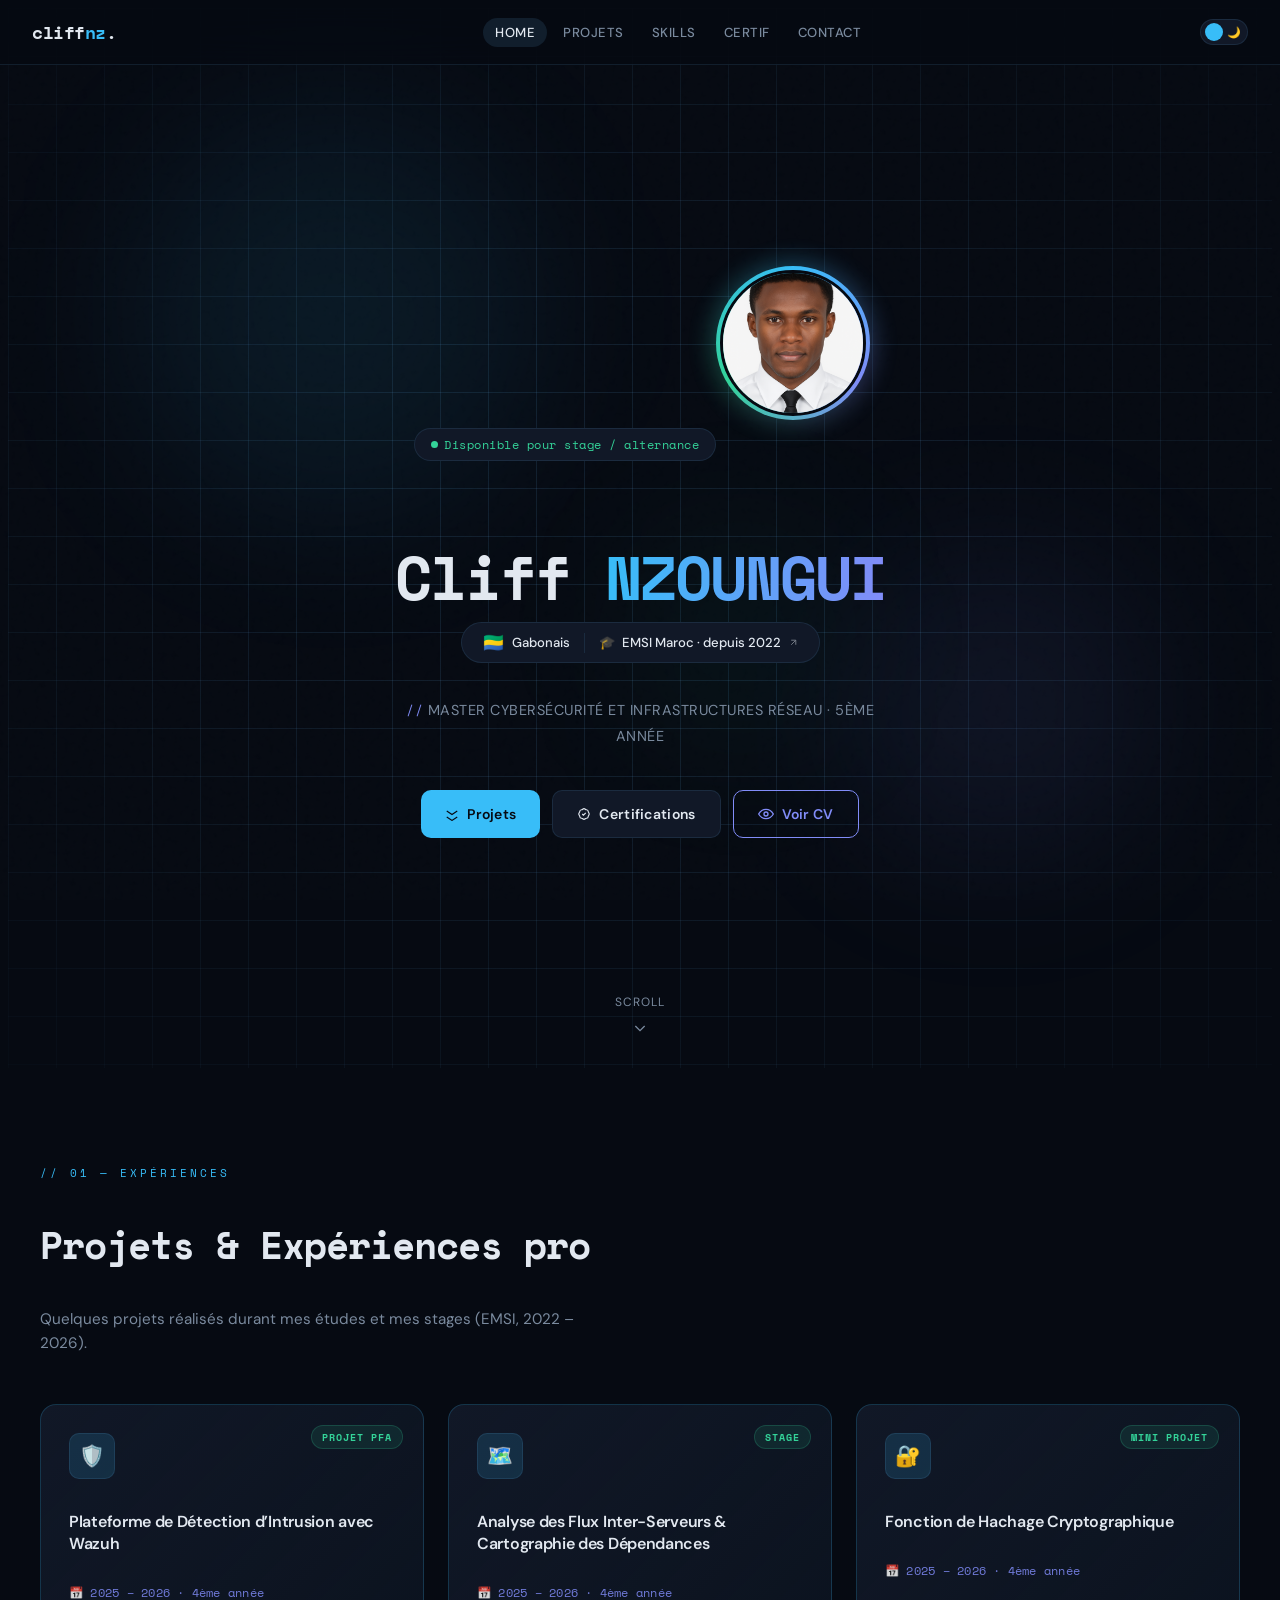
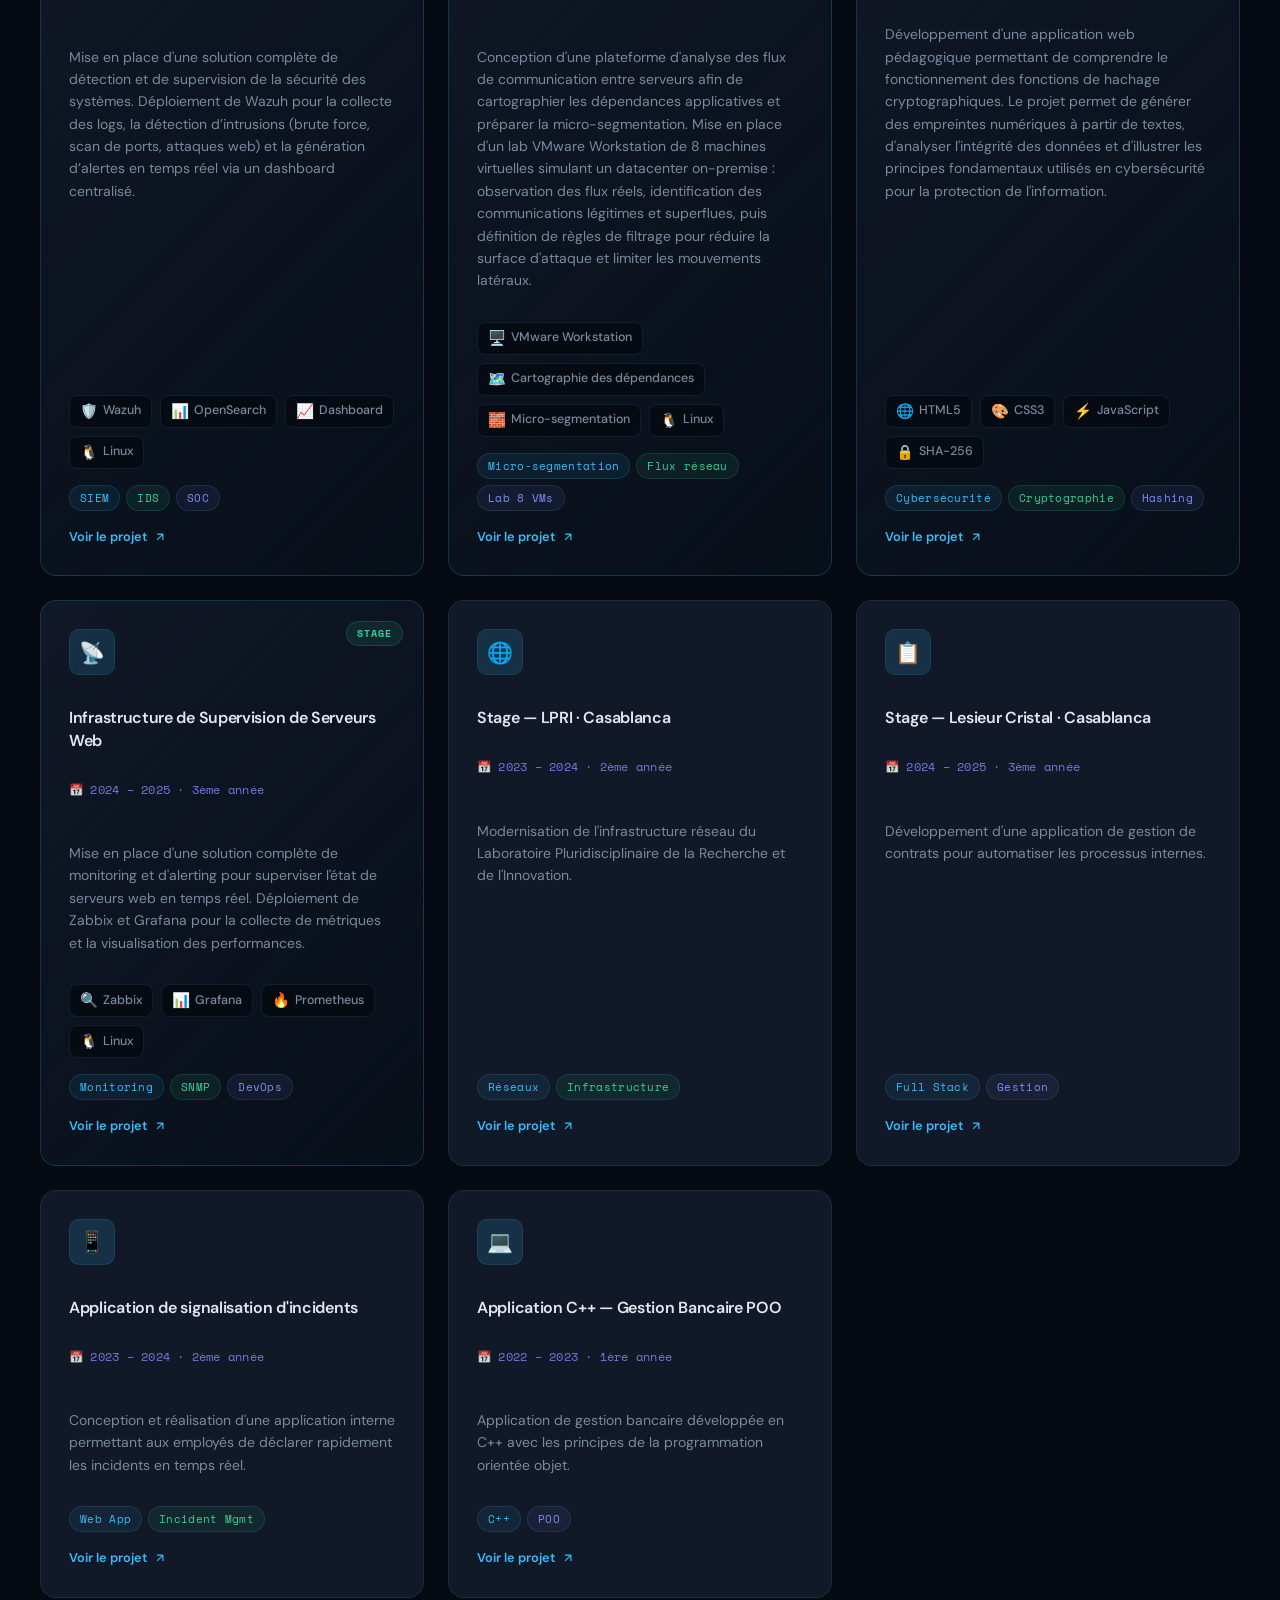
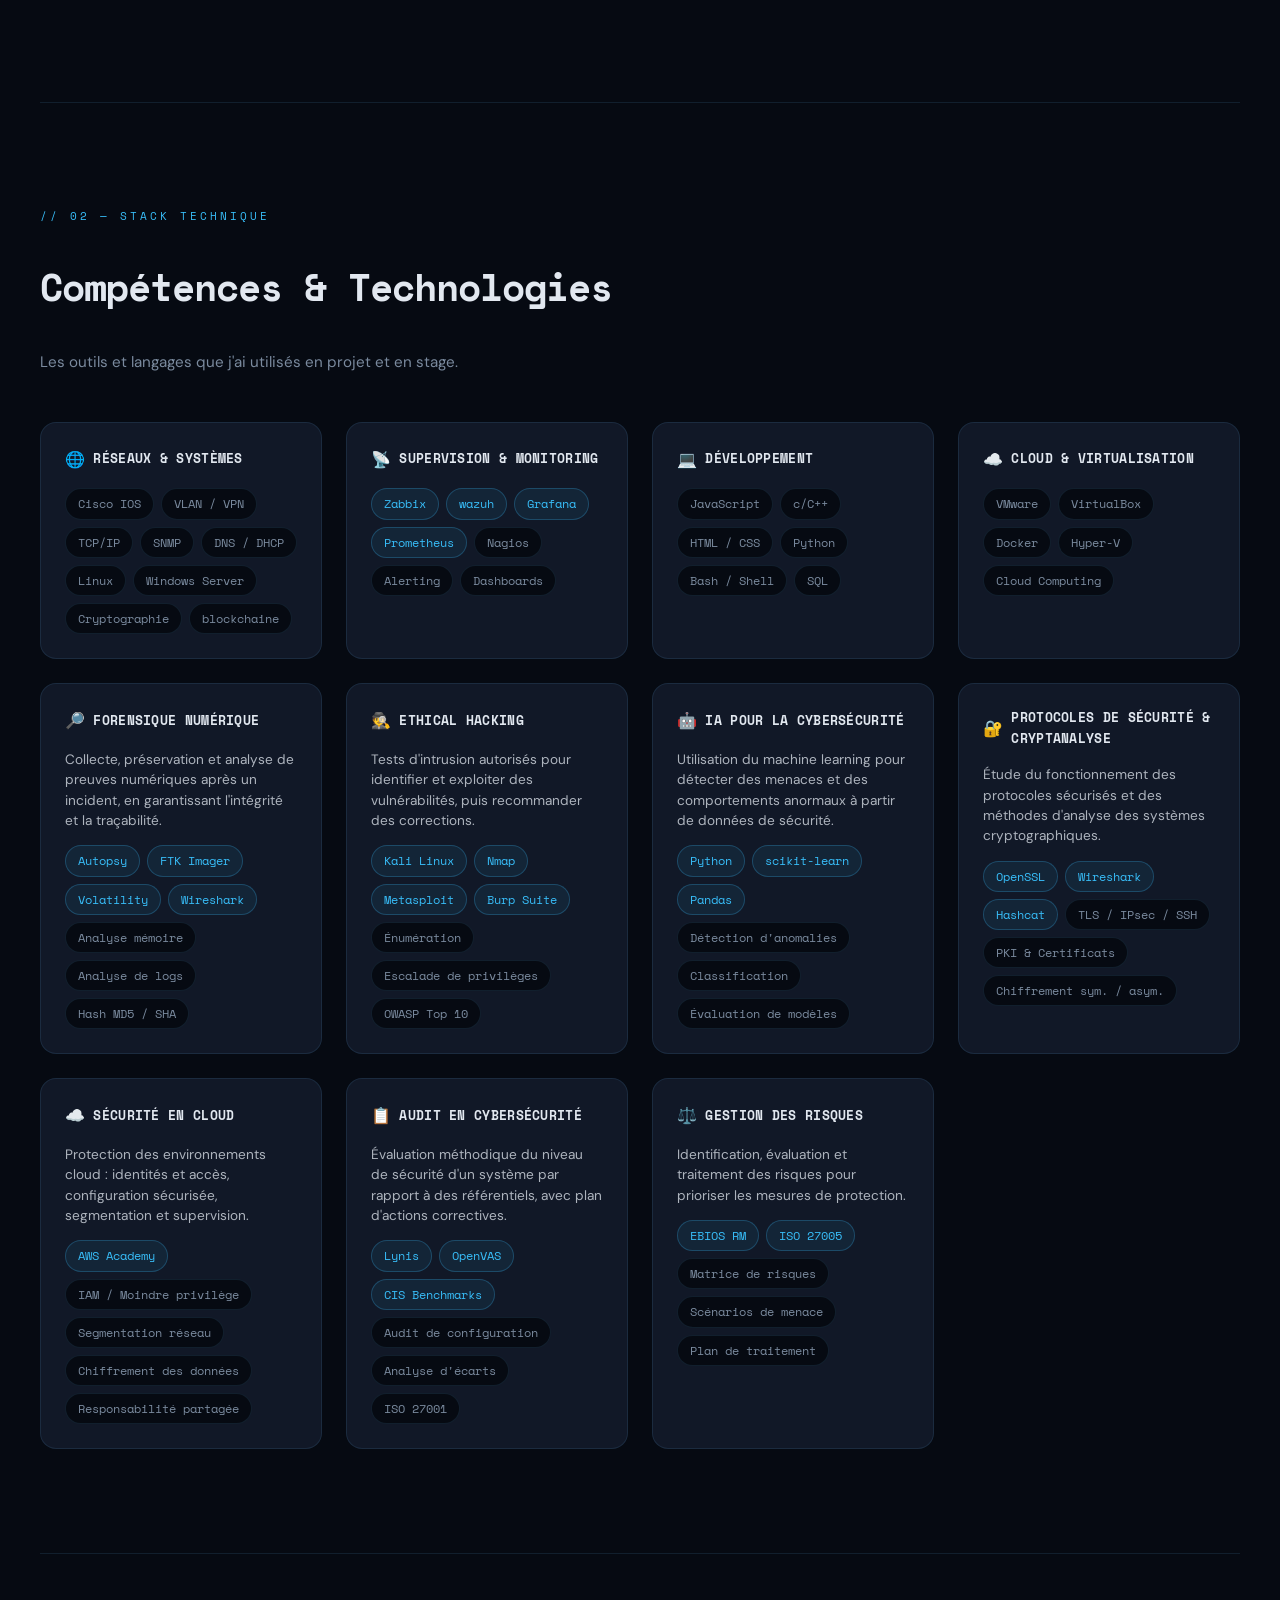
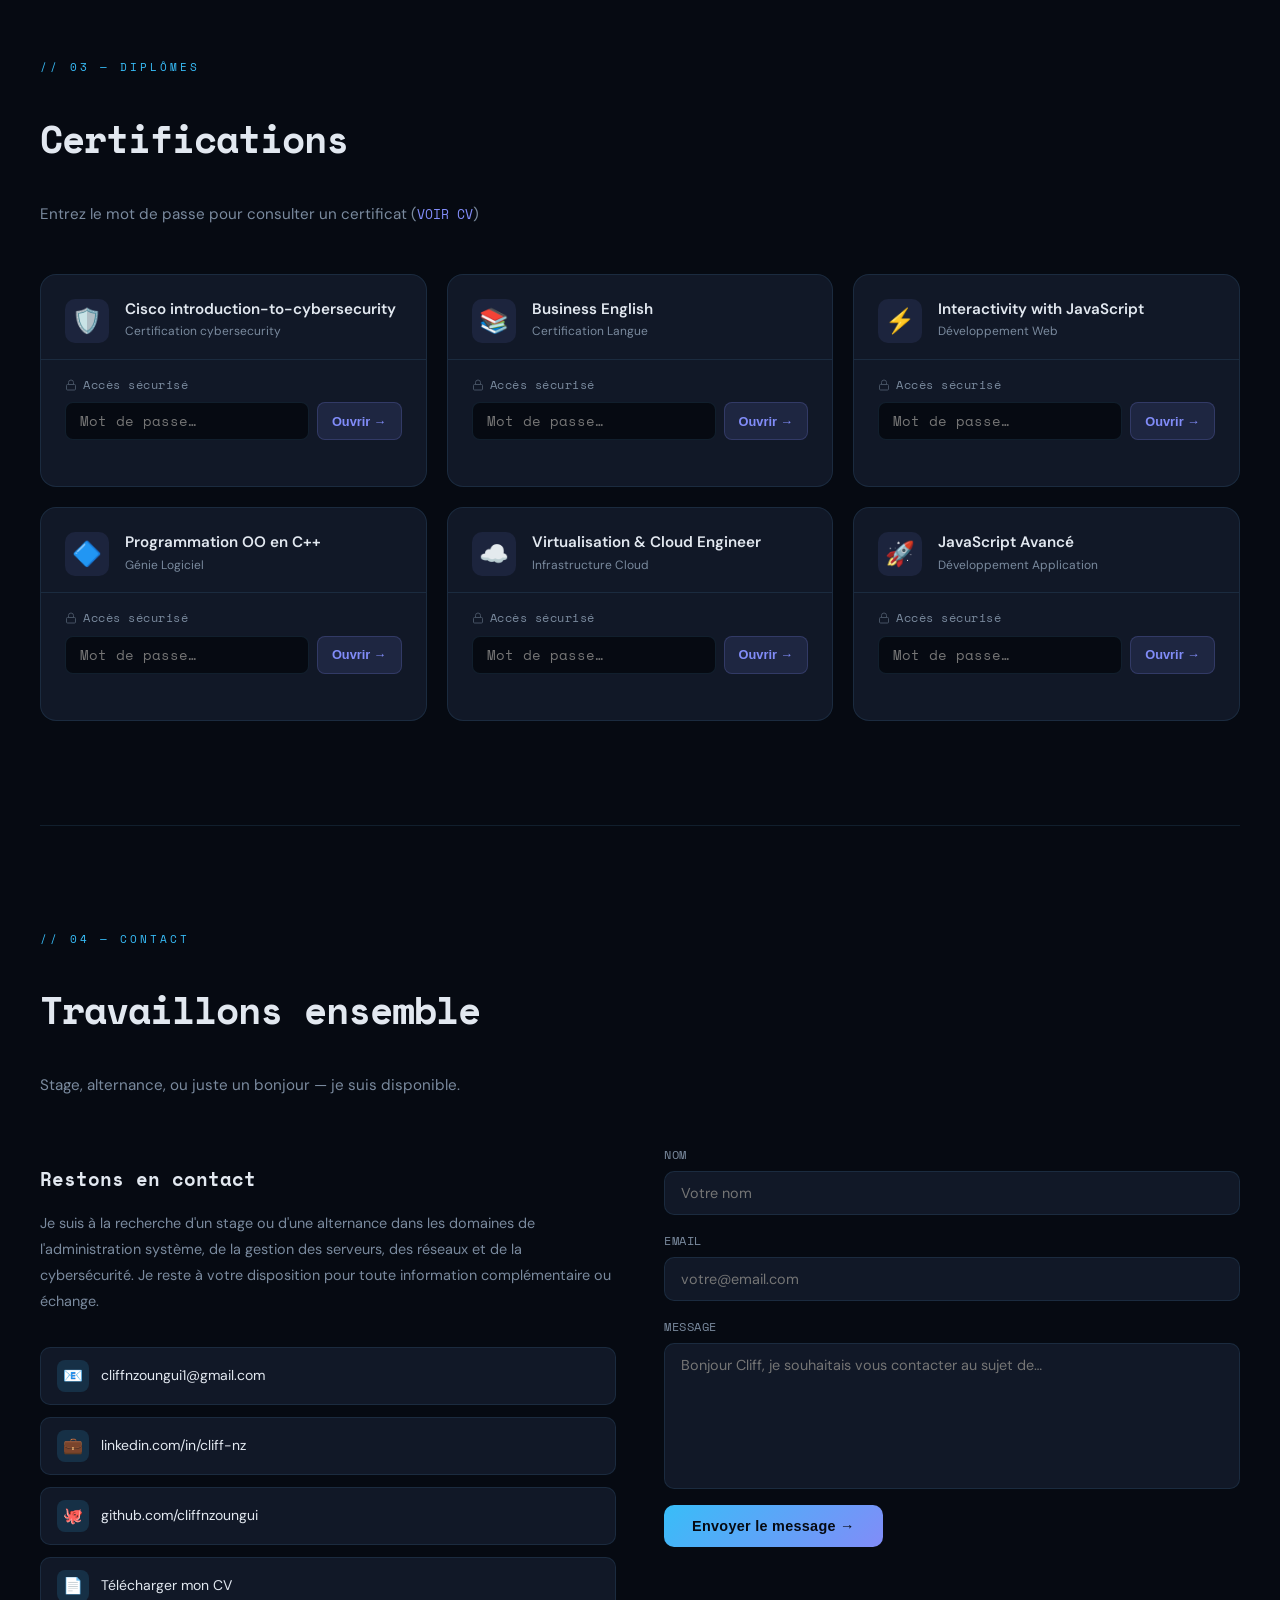
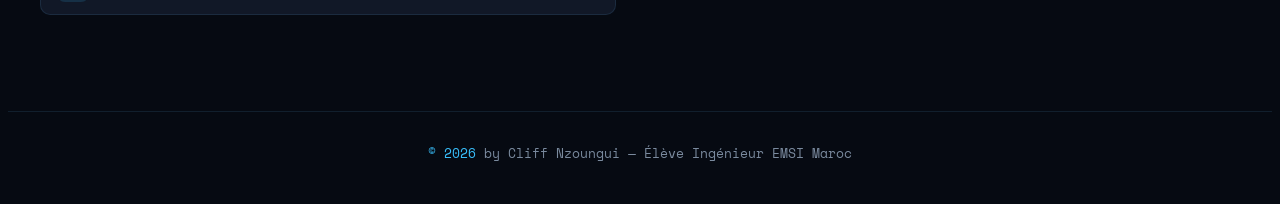
==== commit 36eb5af1: "Update year in hero subtitle from 4ème to 5ème" ====
--- a/index.html
+++ b/index.html
@@ -80,7 +80,7 @@
         </a>
       </div>
 
-      <p class="hero-subtitle">  <code style="font-family:'Space Mono',monospace;color:var(--accent2);font-size:0.8rem;">//</code>  Master Cybersécurité et infrastructures réseau · 4ème année</p>
+      <p class="hero-subtitle">  <code style="font-family:'Space Mono',monospace;color:var(--accent2);font-size:0.8rem;">//</code>  Master Cybersécurité et infrastructures réseau · 5ème année</p>
       <div class="hero-buttons">
         <a href="#projects" class="btn btn-primary">
           <svg width="14" height="14" fill="none" stroke="currentColor" stroke-width="2" viewBox="0 0 24 24"><path d="M3 7l9 6 9-6M3 17l9 6 9-6"/></svg>
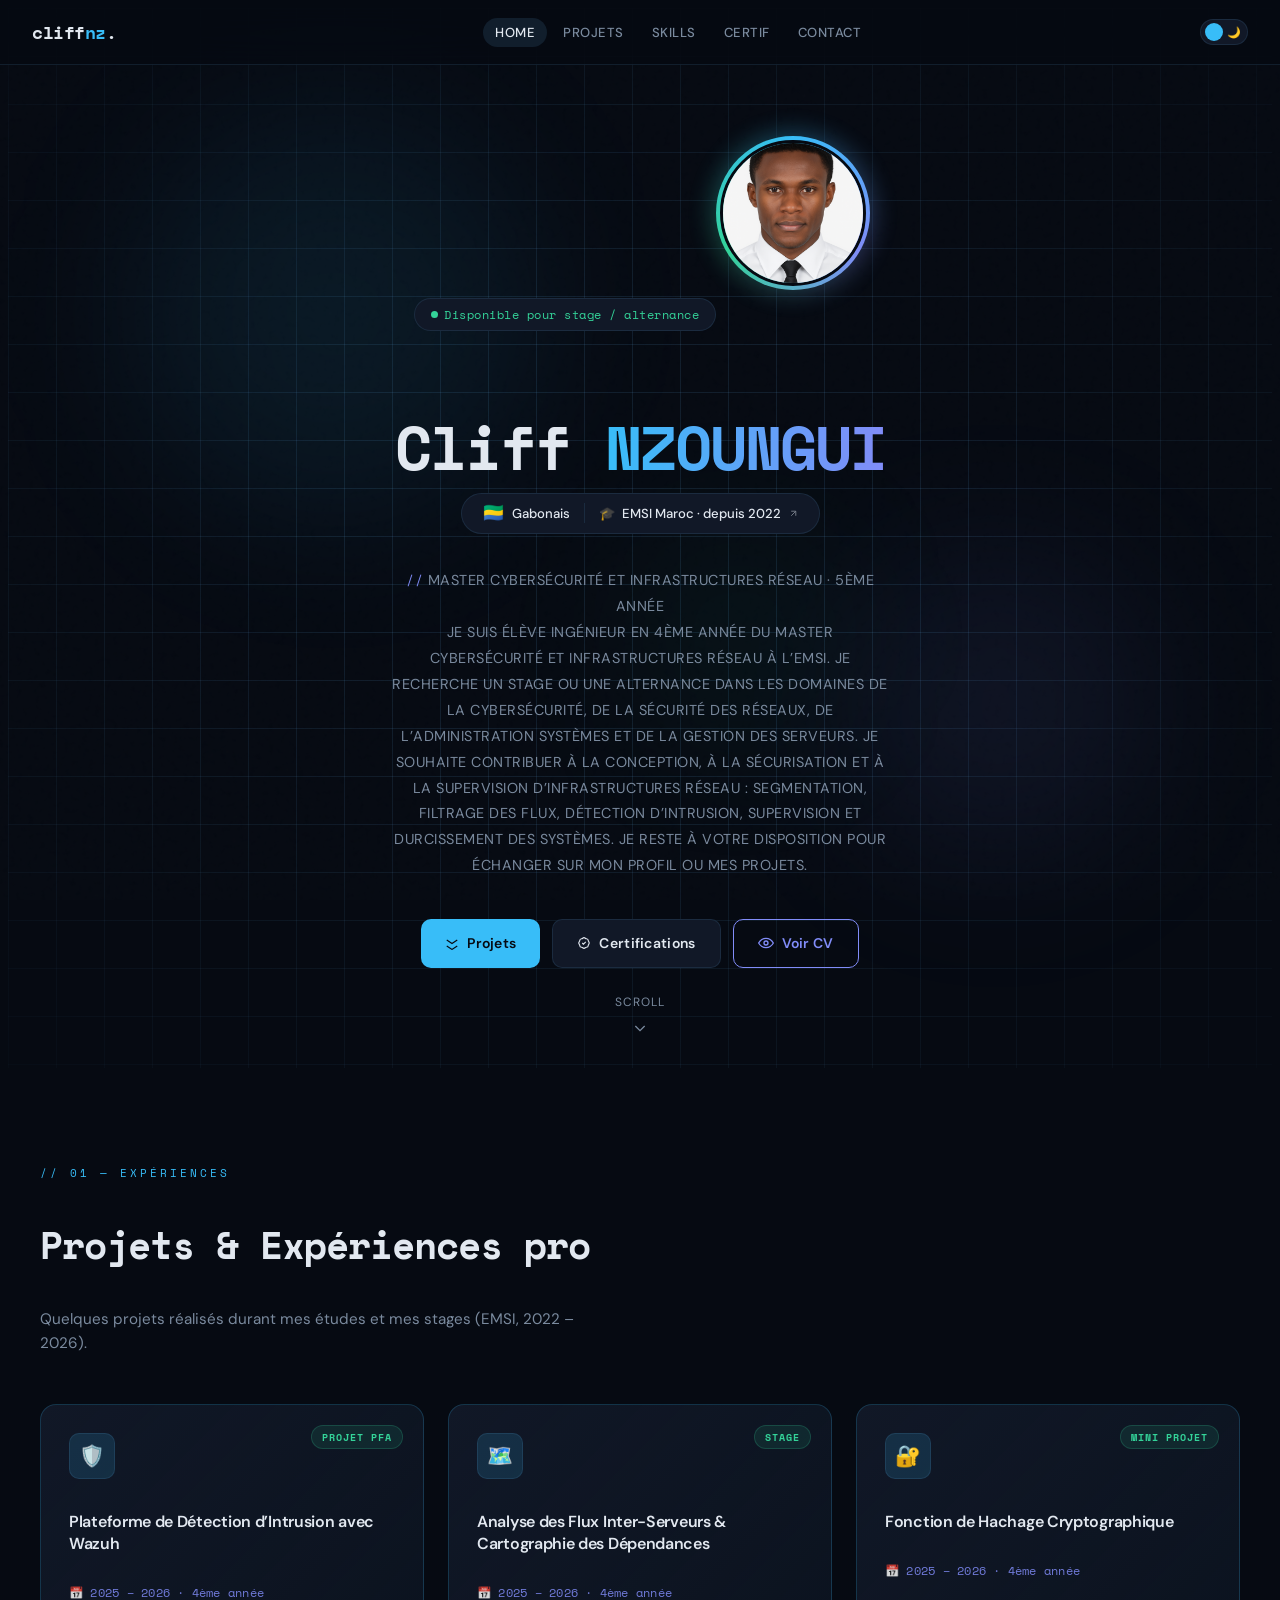
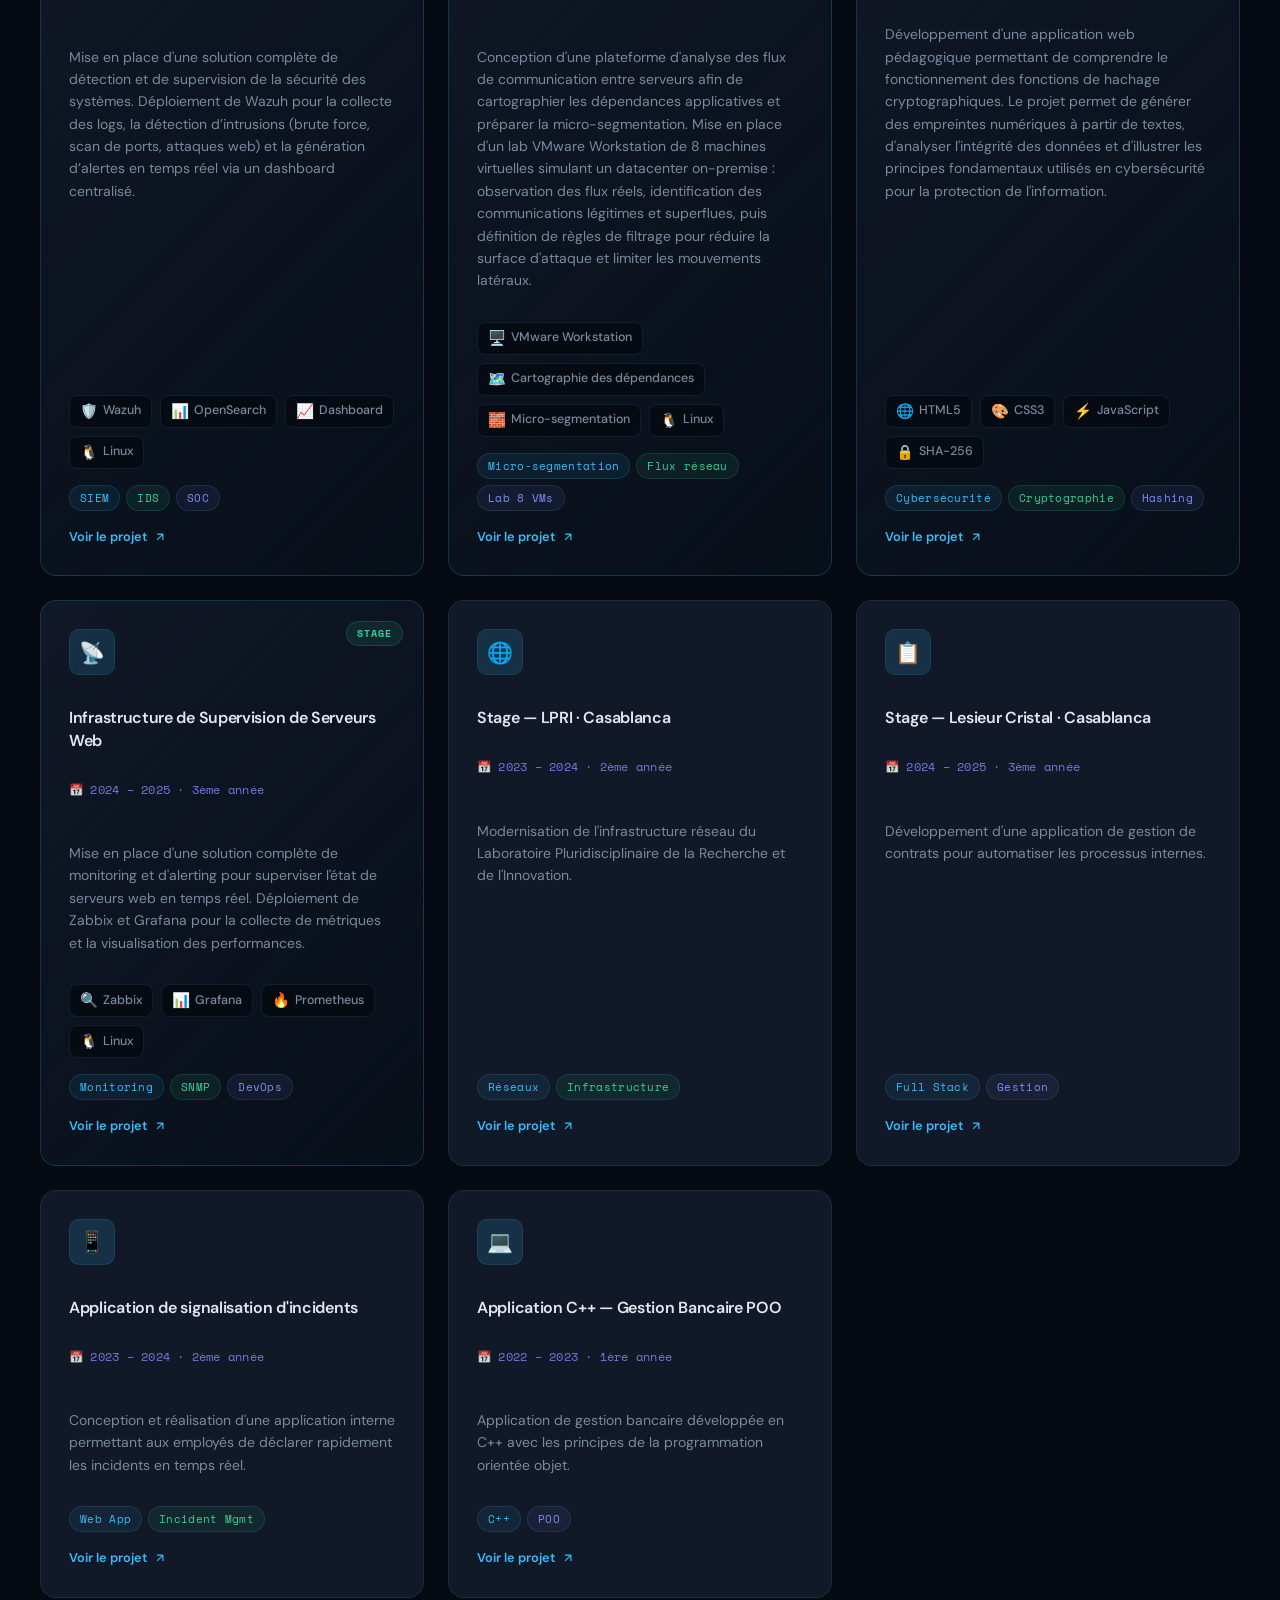
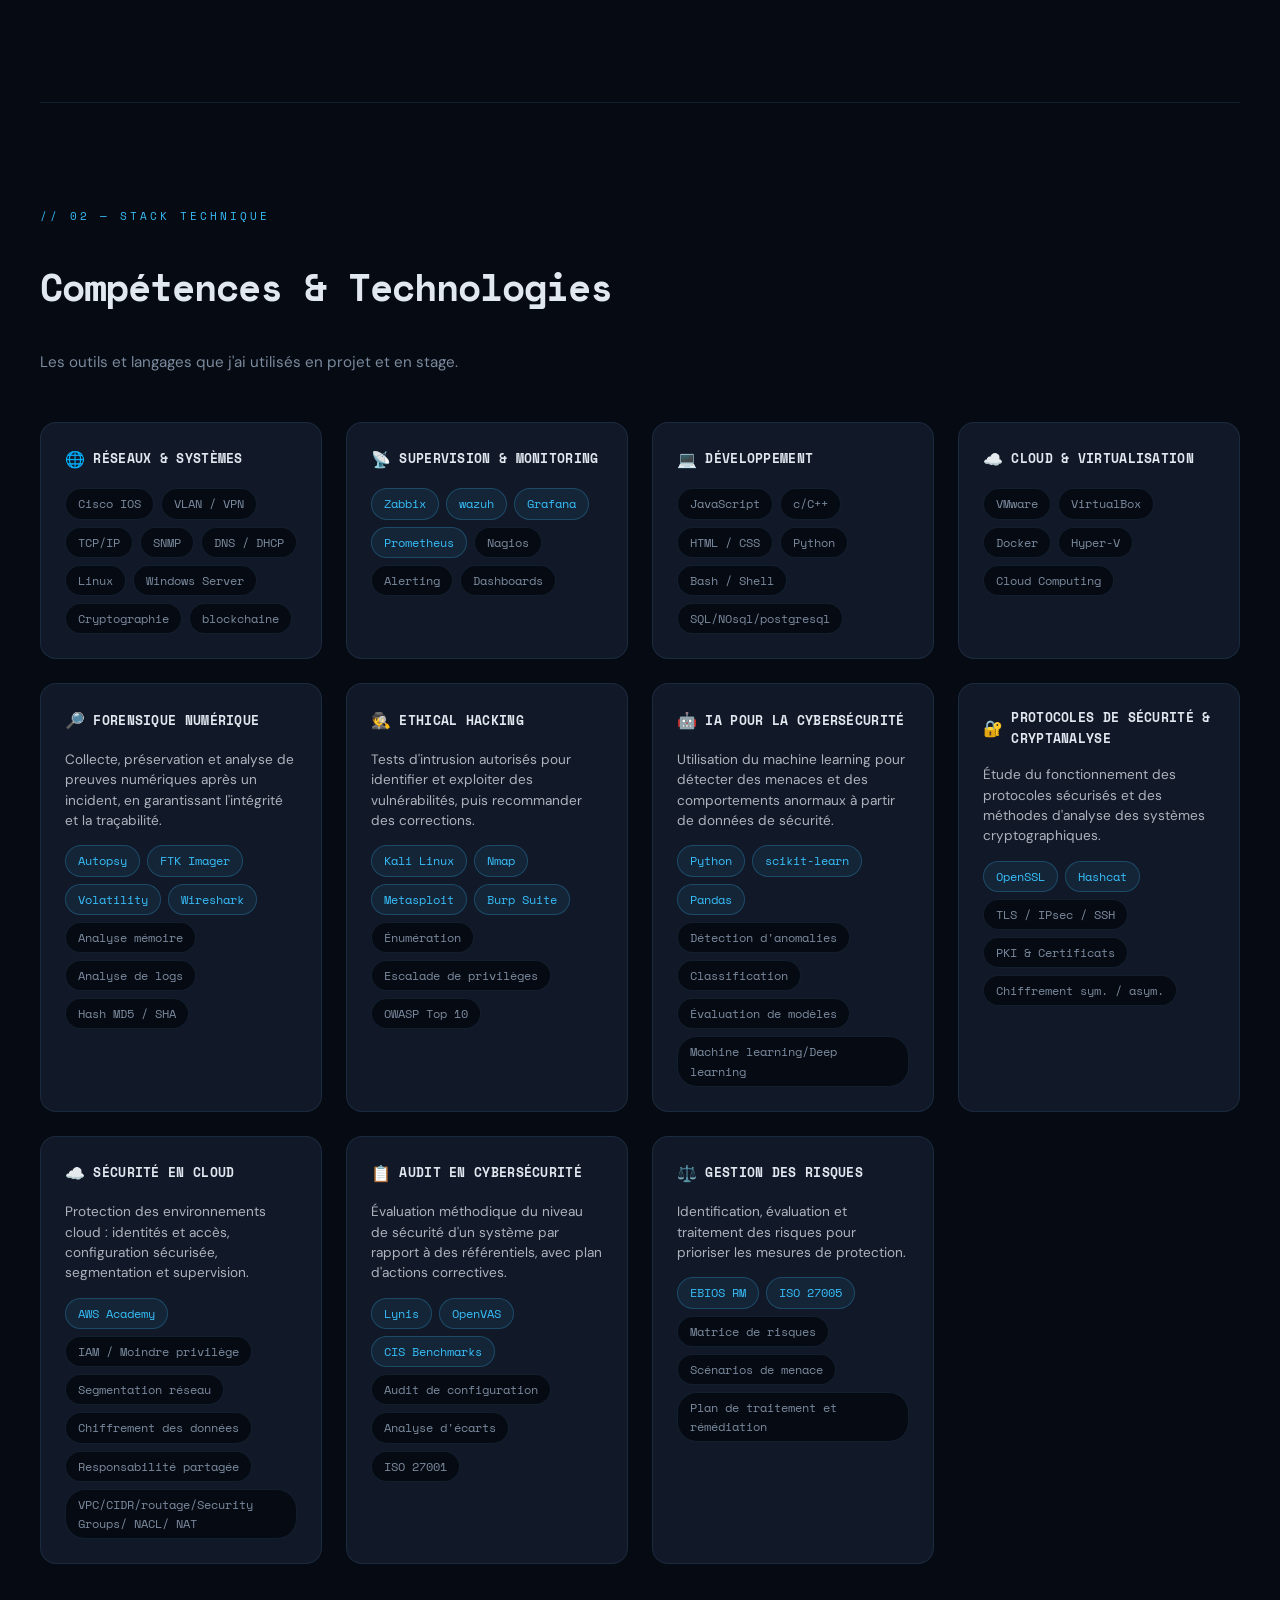
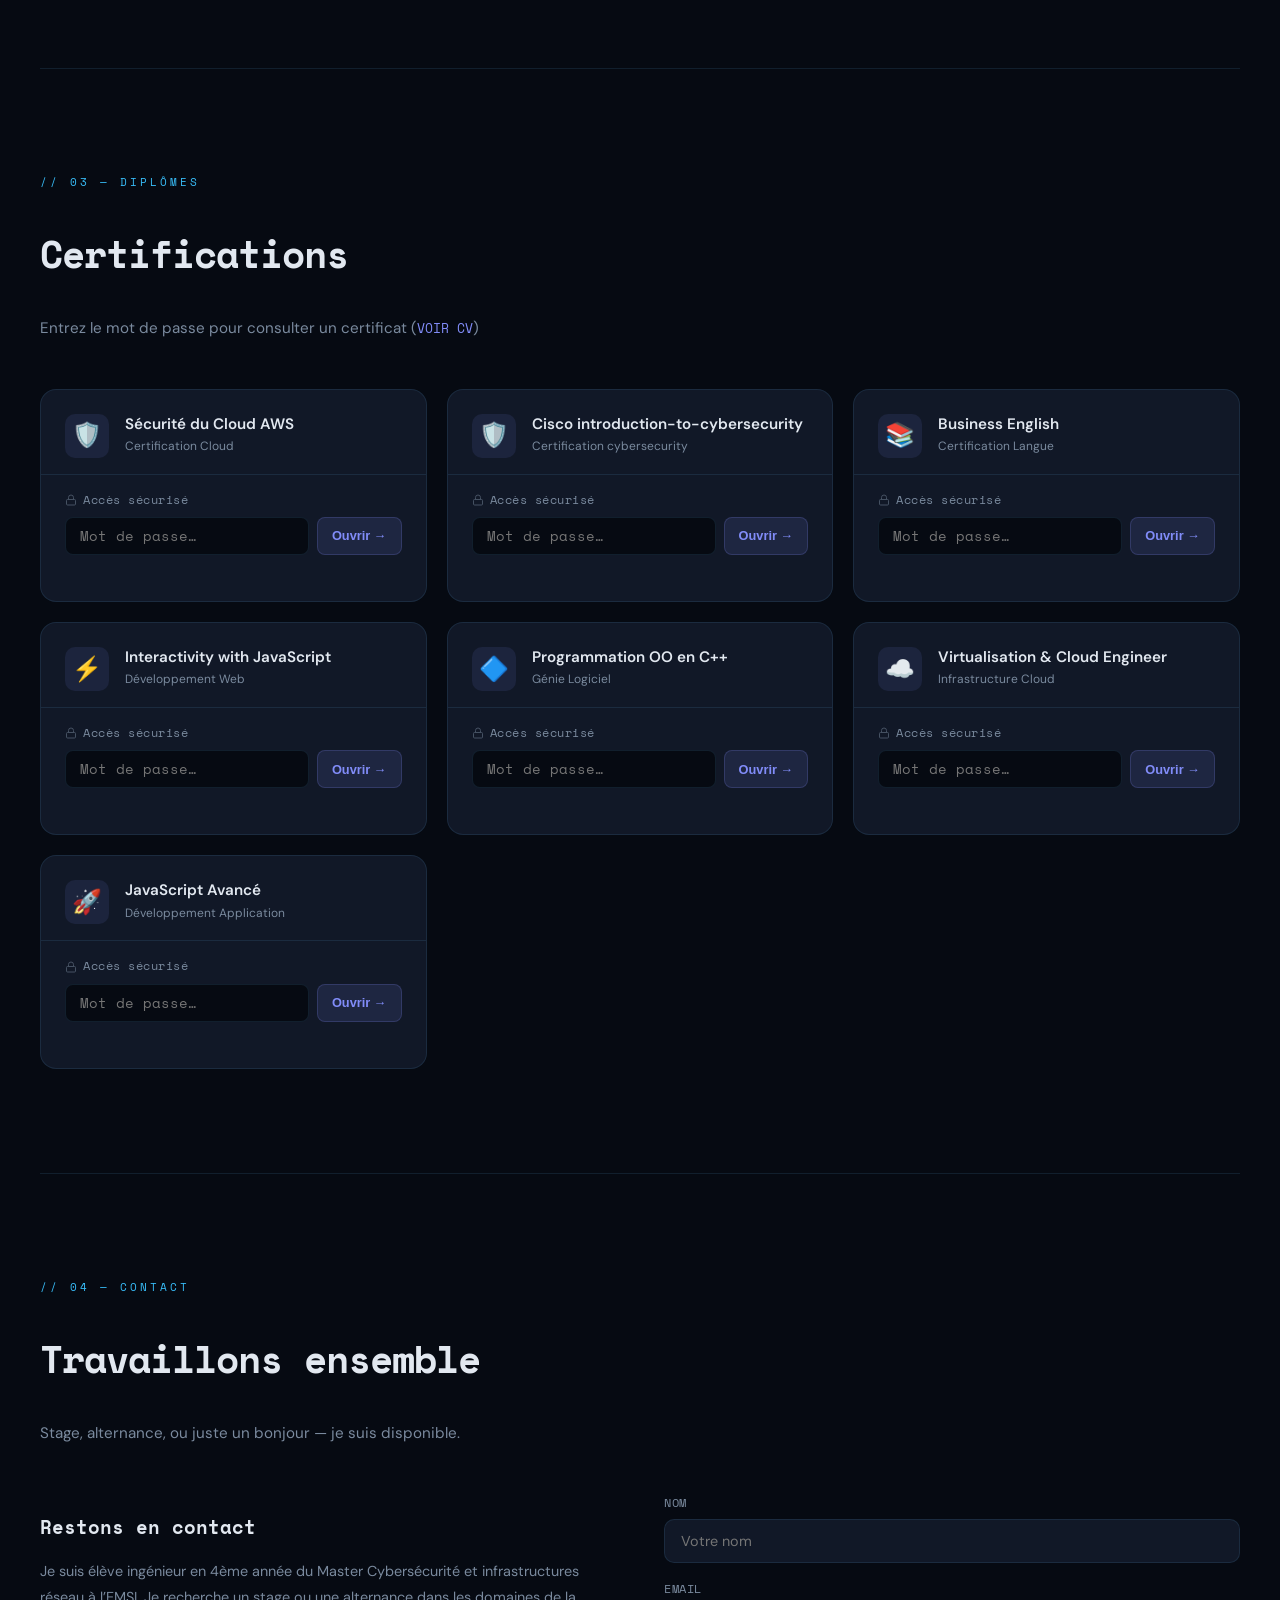
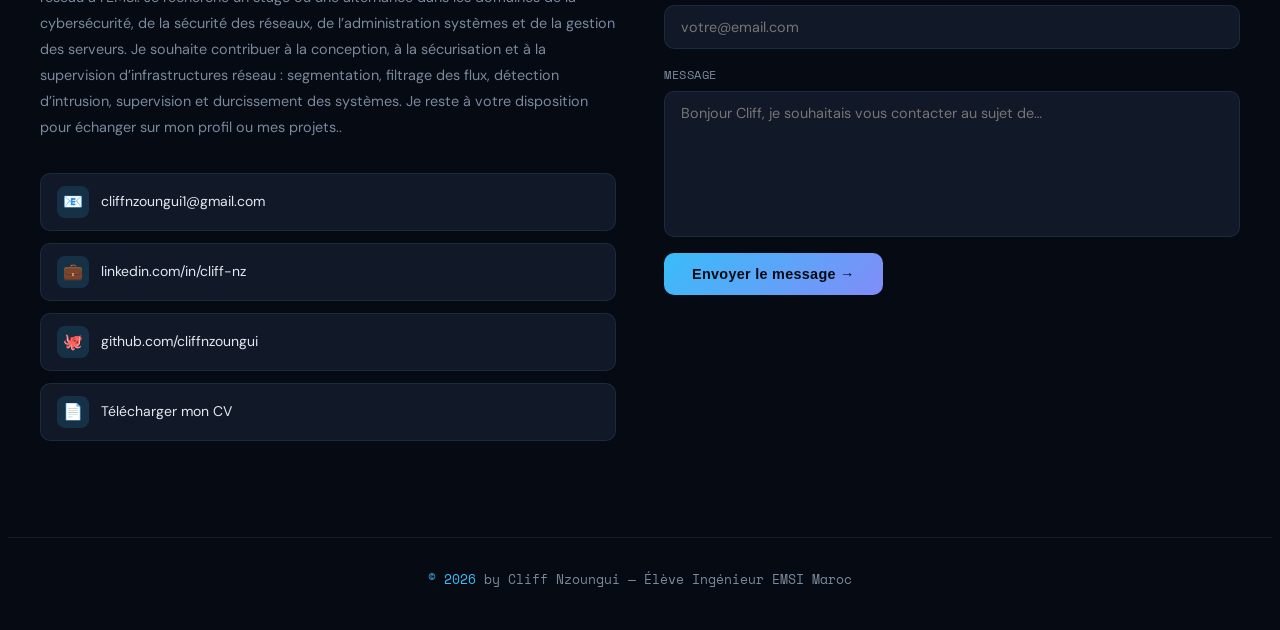
==== commit 9c6b873e: "Enhance content in index.html with new details Updated the hero subtitle and contact information wit" ====
--- a/index.html
+++ b/index.html
@@ -80,7 +80,7 @@
         </a>
       </div>
 
-      <p class="hero-subtitle">  <code style="font-family:'Space Mono',monospace;color:var(--accent2);font-size:0.8rem;">//</code>  Master Cybersécurité et infrastructures réseau · 5ème année</p>
+      <p class="hero-subtitle">  <code style="font-family:'Space Mono',monospace;color:var(--accent2);font-size:0.8rem;">//</code>  Master Cybersécurité et infrastructures réseau · 5ème année </br> Je suis élève ingénieur en 4ème année du Master Cybersécurité et infrastructures réseau à l’EMSI. Je recherche un stage ou une alternance dans les domaines de la cybersécurité, de la sécurité des réseaux, de l’administration systèmes et de la gestion des serveurs. Je souhaite contribuer à la conception, à la sécurisation et à la supervision d’infrastructures réseau : segmentation, filtrage des flux, détection d’intrusion, supervision et durcissement des systèmes. Je reste à votre disposition pour échanger sur mon profil ou mes projets. </p>
       <div class="hero-buttons">
         <a href="#projects" class="btn btn-primary">
           <svg width="14" height="14" fill="none" stroke="currentColor" stroke-width="2" viewBox="0 0 24 24"><path d="M3 7l9 6 9-6M3 17l9 6 9-6"/></svg>
@@ -354,7 +354,7 @@
           <div class="skill-pill">HTML / CSS</div>
           <div class="skill-pill">Python</div>
           <div class="skill-pill">Bash / Shell</div>
-          <div class="skill-pill">SQL</div>
+          <div class="skill-pill">SQL/NOsql/postgresql</div>
         </div>
       </div>
 
@@ -421,6 +421,7 @@
           <div class="skill-pill">Détection d'anomalies</div>
           <div class="skill-pill">Classification</div>
           <div class="skill-pill">Évaluation de modèles</div>
+          <div class="skill-pill">Machine learning/Deep learning</div>
         </div>
       </div>
 
@@ -432,7 +433,7 @@
         <p class="skill-desc">Étude du fonctionnement des protocoles sécurisés et des méthodes d'analyse des systèmes cryptographiques.</p>
         <div class="skill-list">
           <div class="skill-pill active">OpenSSL</div>
-          <div class="skill-pill active">Wireshark</div>
+          
           <div class="skill-pill active">Hashcat</div>
           <div class="skill-pill">TLS / IPsec / SSH</div>
           <div class="skill-pill">PKI & Certificats</div>
@@ -452,6 +453,7 @@
           <div class="skill-pill">Segmentation réseau</div>
           <div class="skill-pill">Chiffrement des données</div>
           <div class="skill-pill">Responsabilité partagée</div>
+           <div class="skill-pill">VPC/CIDR/routage/Security Groups/ NACL/ NAT</div>
         </div>
       </div>
 
@@ -482,7 +484,7 @@
           <div class="skill-pill active">ISO 27005</div>
           <div class="skill-pill">Matrice de risques</div>
           <div class="skill-pill">Scénarios de menace</div>
-          <div class="skill-pill">Plan de traitement</div>
+          <div class="skill-pill">Plan de traitement et rémédiation</div>
         </div>
       </div>
 
@@ -500,6 +502,28 @@
     </div>
     <div class="certifs-grid">
 
+
+    <div class="certif-card reveal">
+        <div class="certif-header">
+          <div class="certif-icon">🛡️</div>
+          <div>
+            <div class="certif-name">Sécurité du Cloud AWS  </div>
+            <div class="certif-issuer">Certification Cloud</div>
+          </div>
+        </div>
+        <div class="certif-unlock">
+          <div class="certif-unlock-label">
+            <svg width="12" height="12" fill="none" stroke="currentColor" stroke-width="2" viewBox="0 0 24 24"><rect x="3" y="11" width="18" height="11" rx="2"/><path d="M7 11V7a5 5 0 0110 0v4"/></svg>
+            Accès sécurisé
+          </div>
+          <div class="certif-input-row">
+            <input type="password" class="certif-input" placeholder="Mot de passe…" data-path="assets/certifs/AWS  cloud sécurity.pdf">
+            <button class="certif-btn" onclick="checkCertif(this)">Ouvrir →</button>
+          </div>
+          <div class="certif-msg"></div>
+        </div>
+      </div>
+
       <div class="certif-card reveal">
         <div class="certif-header">
           <div class="certif-icon">🛡️</div>
@@ -642,7 +666,7 @@
 
       <div class="contact-info reveal">
         <h3>Restons en contact</h3>
-        <p>Je suis à la recherche d'un stage ou d'une alternance dans les domaines de l'administration système, de la gestion des serveurs, des réseaux et de la cybersécurité. Je reste à votre disposition pour toute information complémentaire ou échange.</p>
+        <p>Je suis élève ingénieur en 4ème année du Master Cybersécurité et infrastructures réseau à l’EMSI. Je recherche un stage ou une alternance dans les domaines de la cybersécurité, de la sécurité des réseaux, de l’administration systèmes et de la gestion des serveurs. Je souhaite contribuer à la conception, à la sécurisation et à la supervision d’infrastructures réseau : segmentation, filtrage des flux, détection d’intrusion, supervision et durcissement des systèmes. Je reste à votre disposition pour échanger sur mon profil ou mes projets..</p>
         <div class="contact-links">
           <a href="mailto:cliffnzoungui1@gmail.com" class="contact-link">
             <div class="contact-link-icon">📧</div>
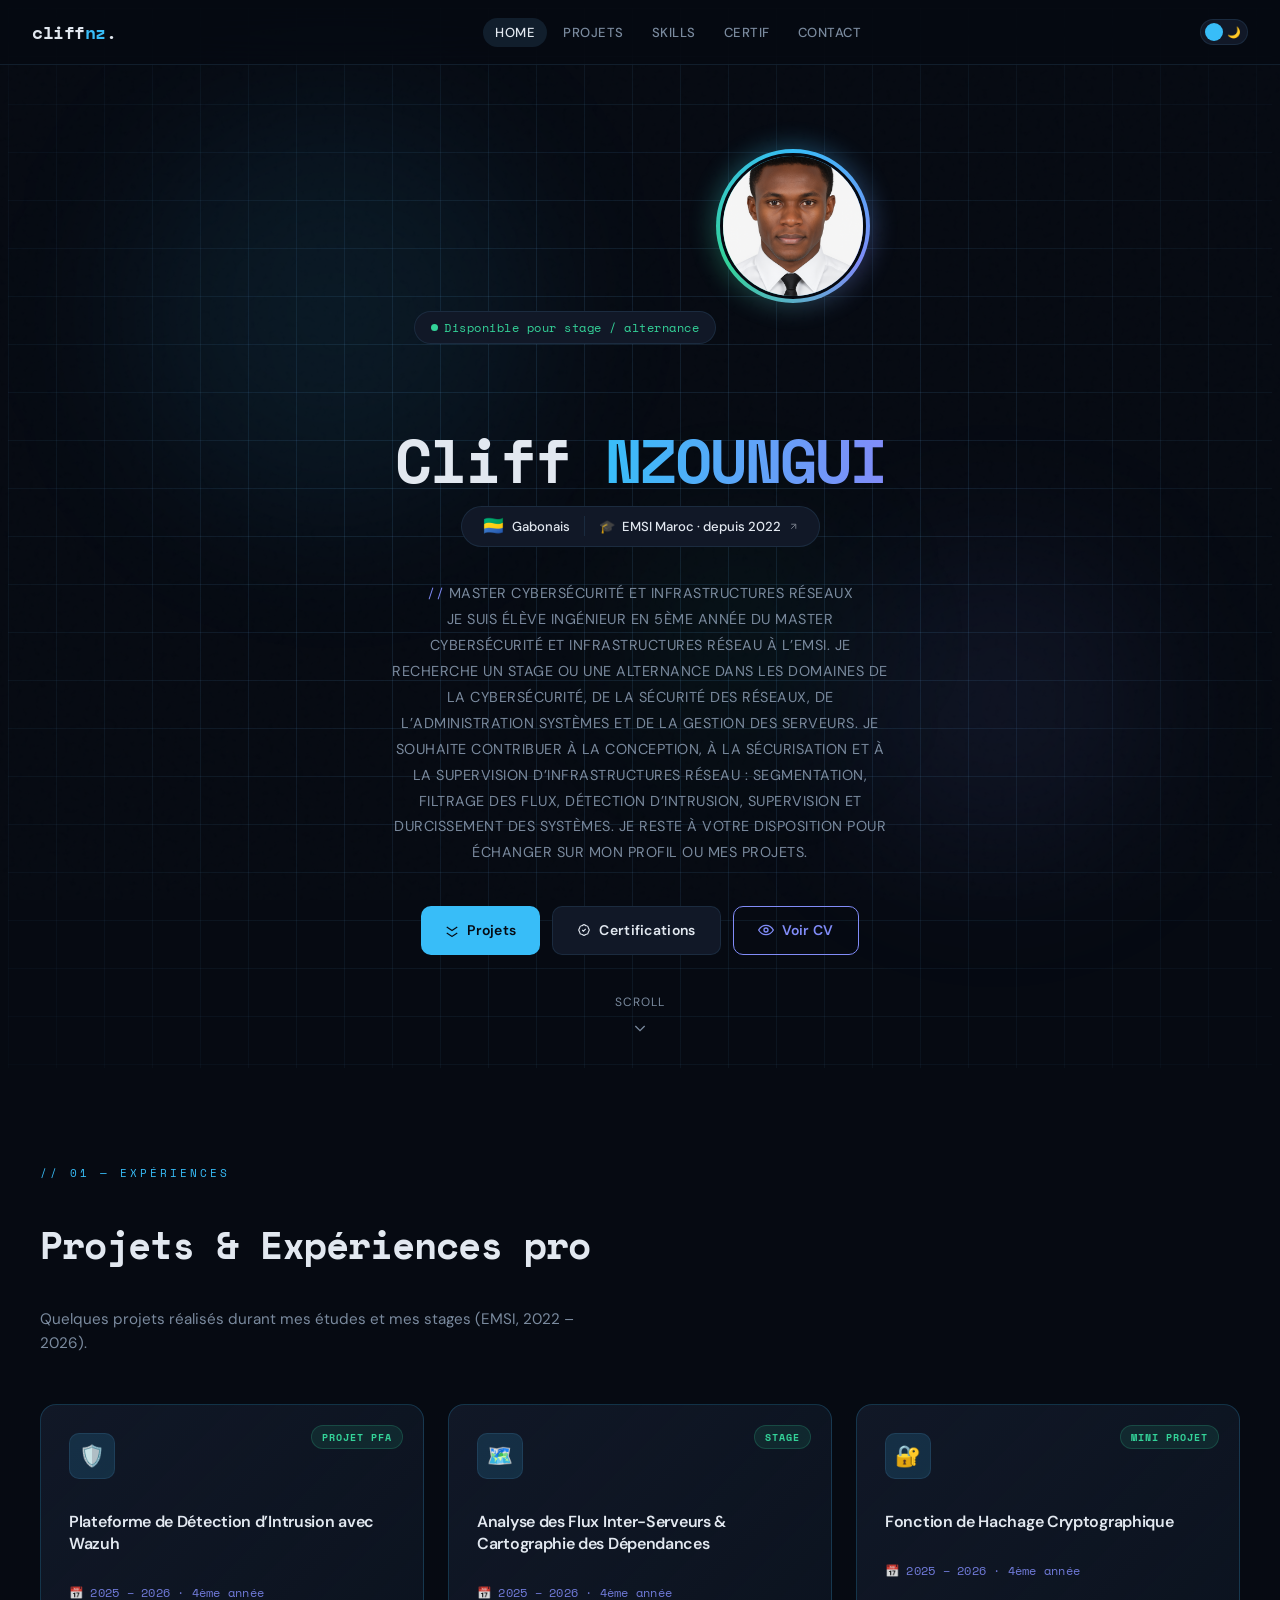
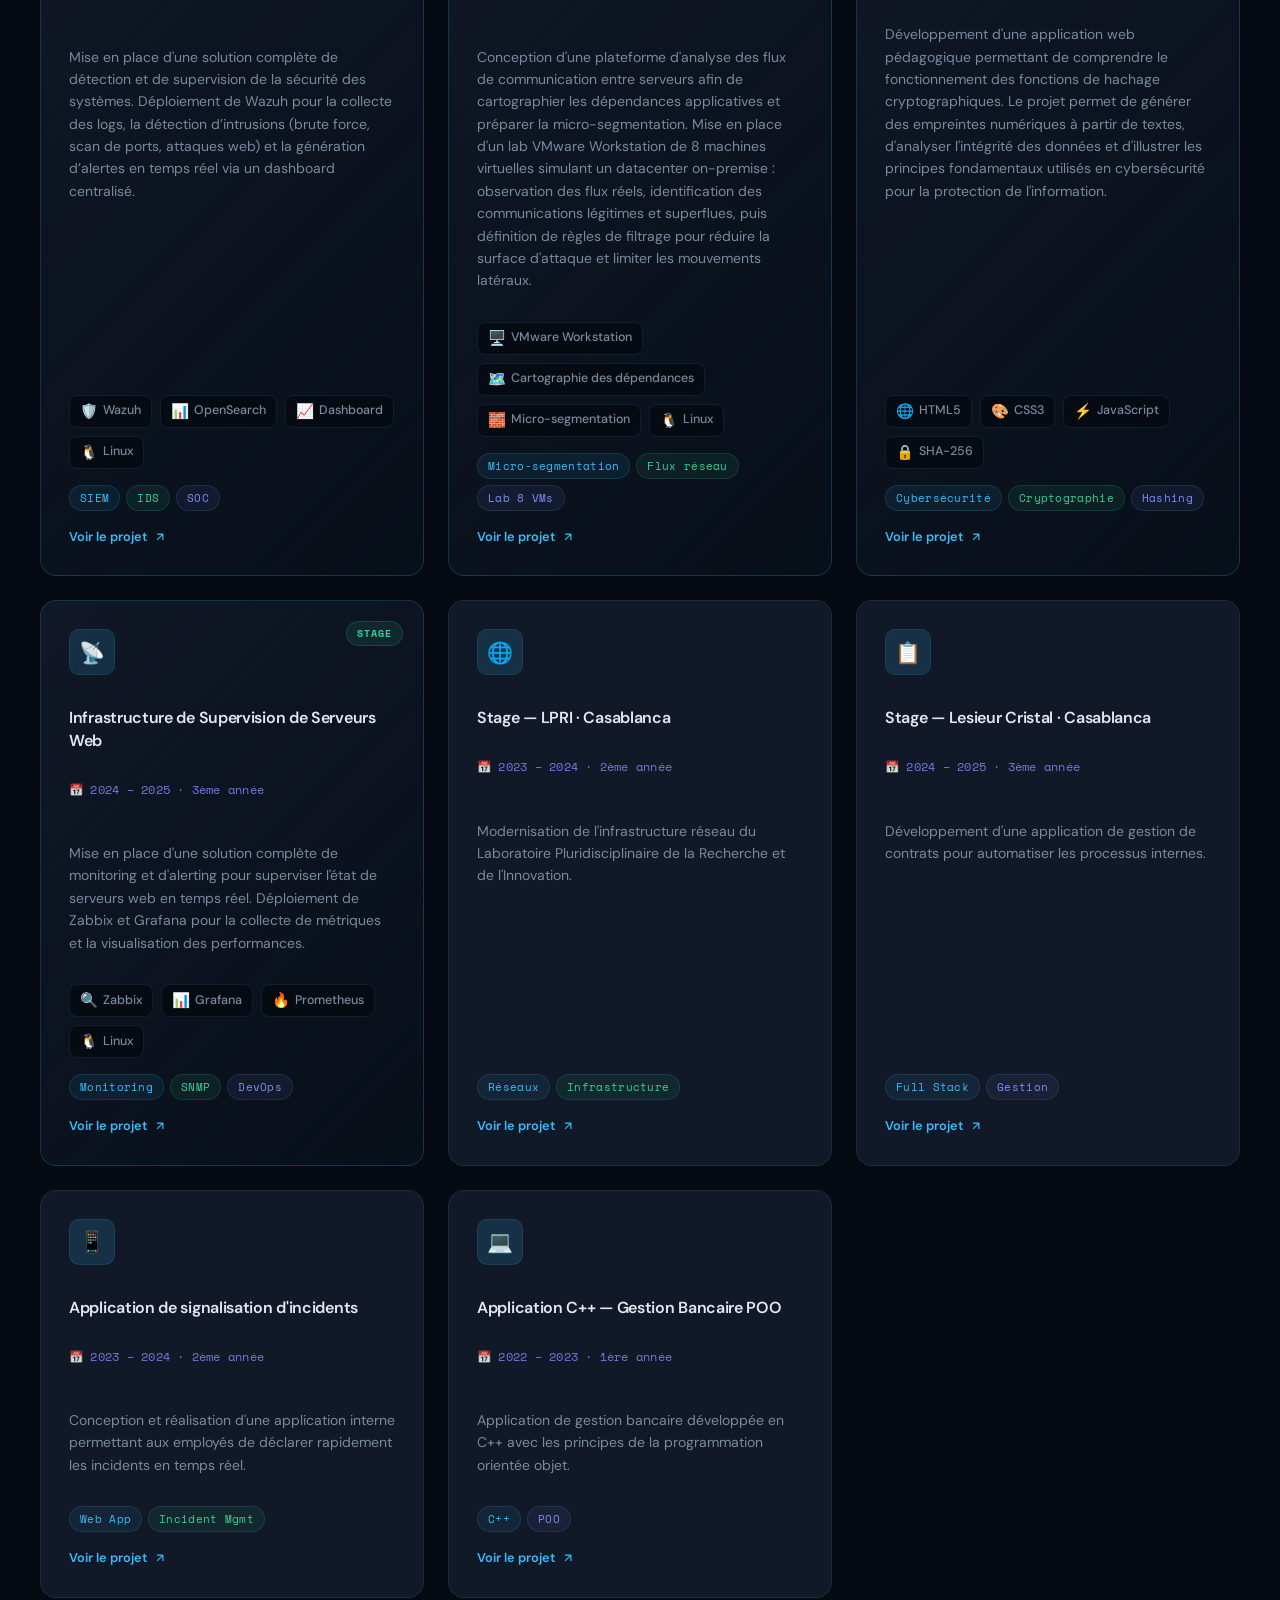
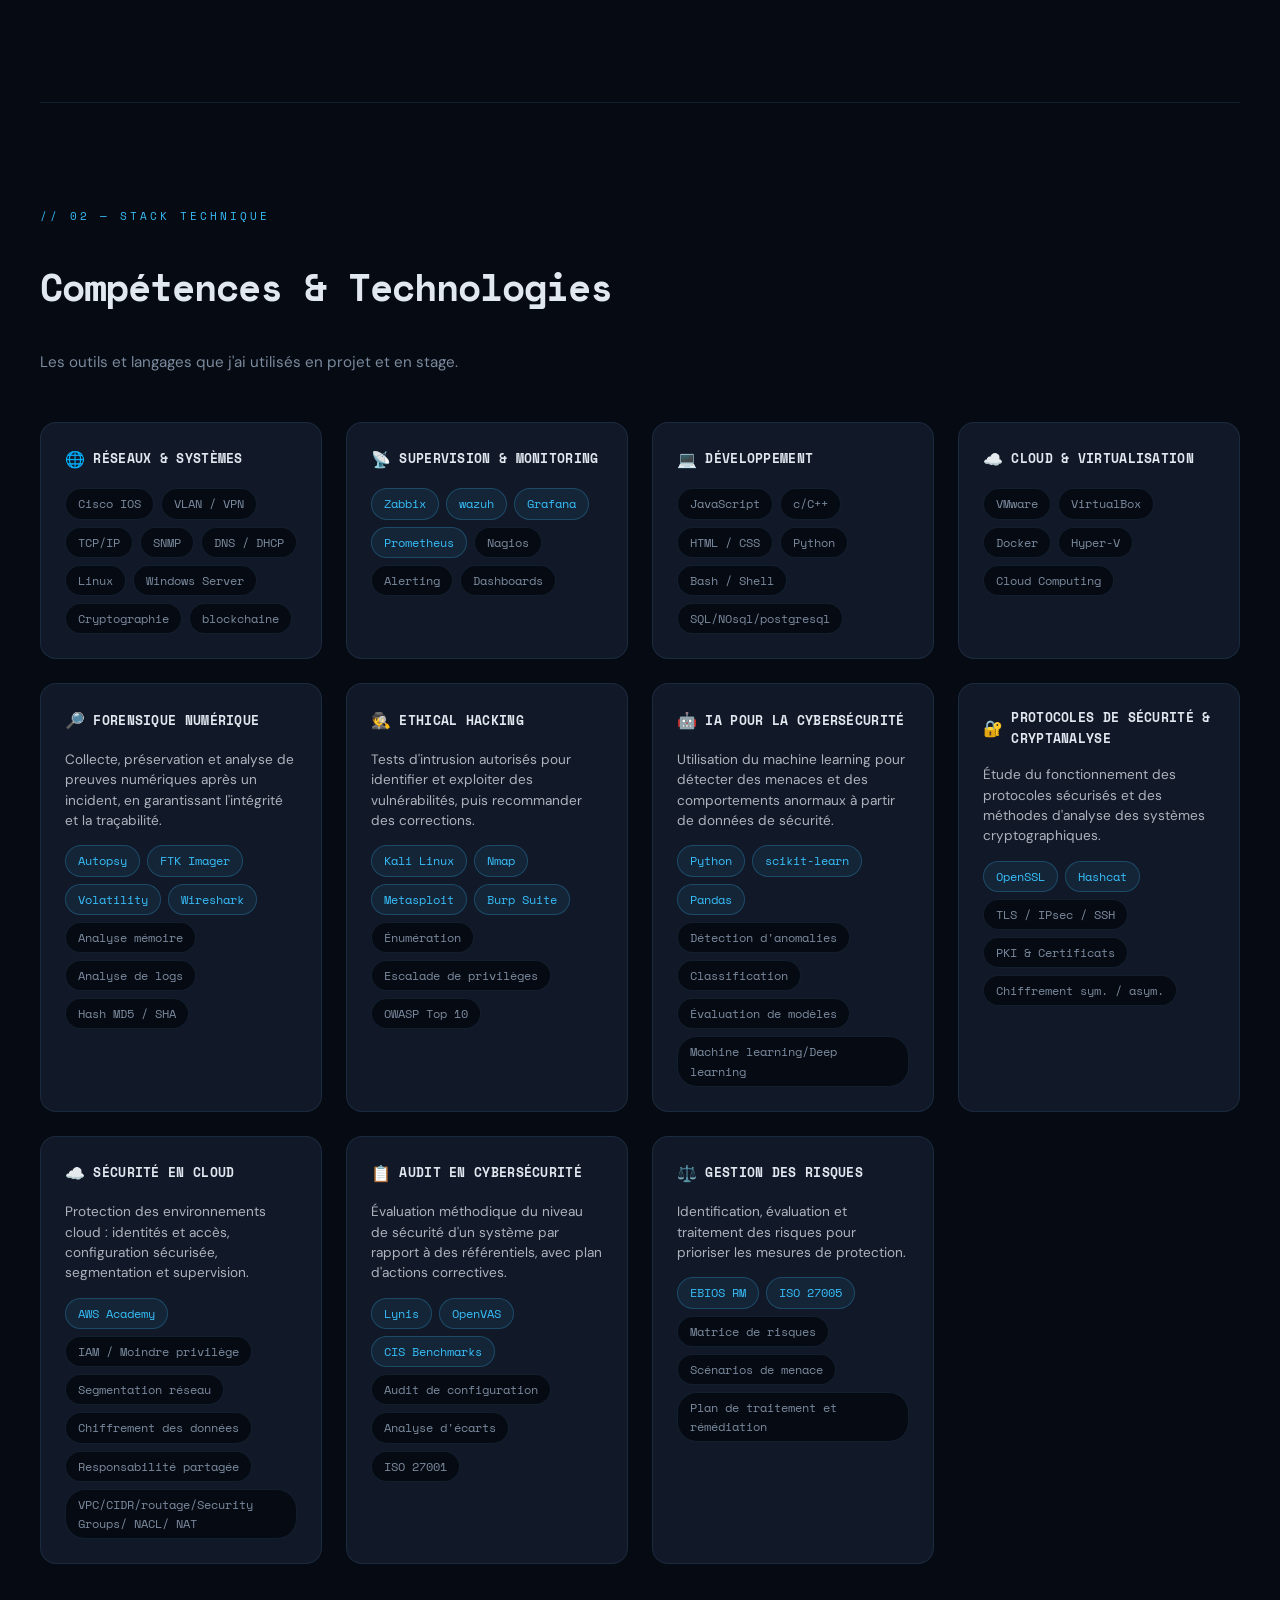
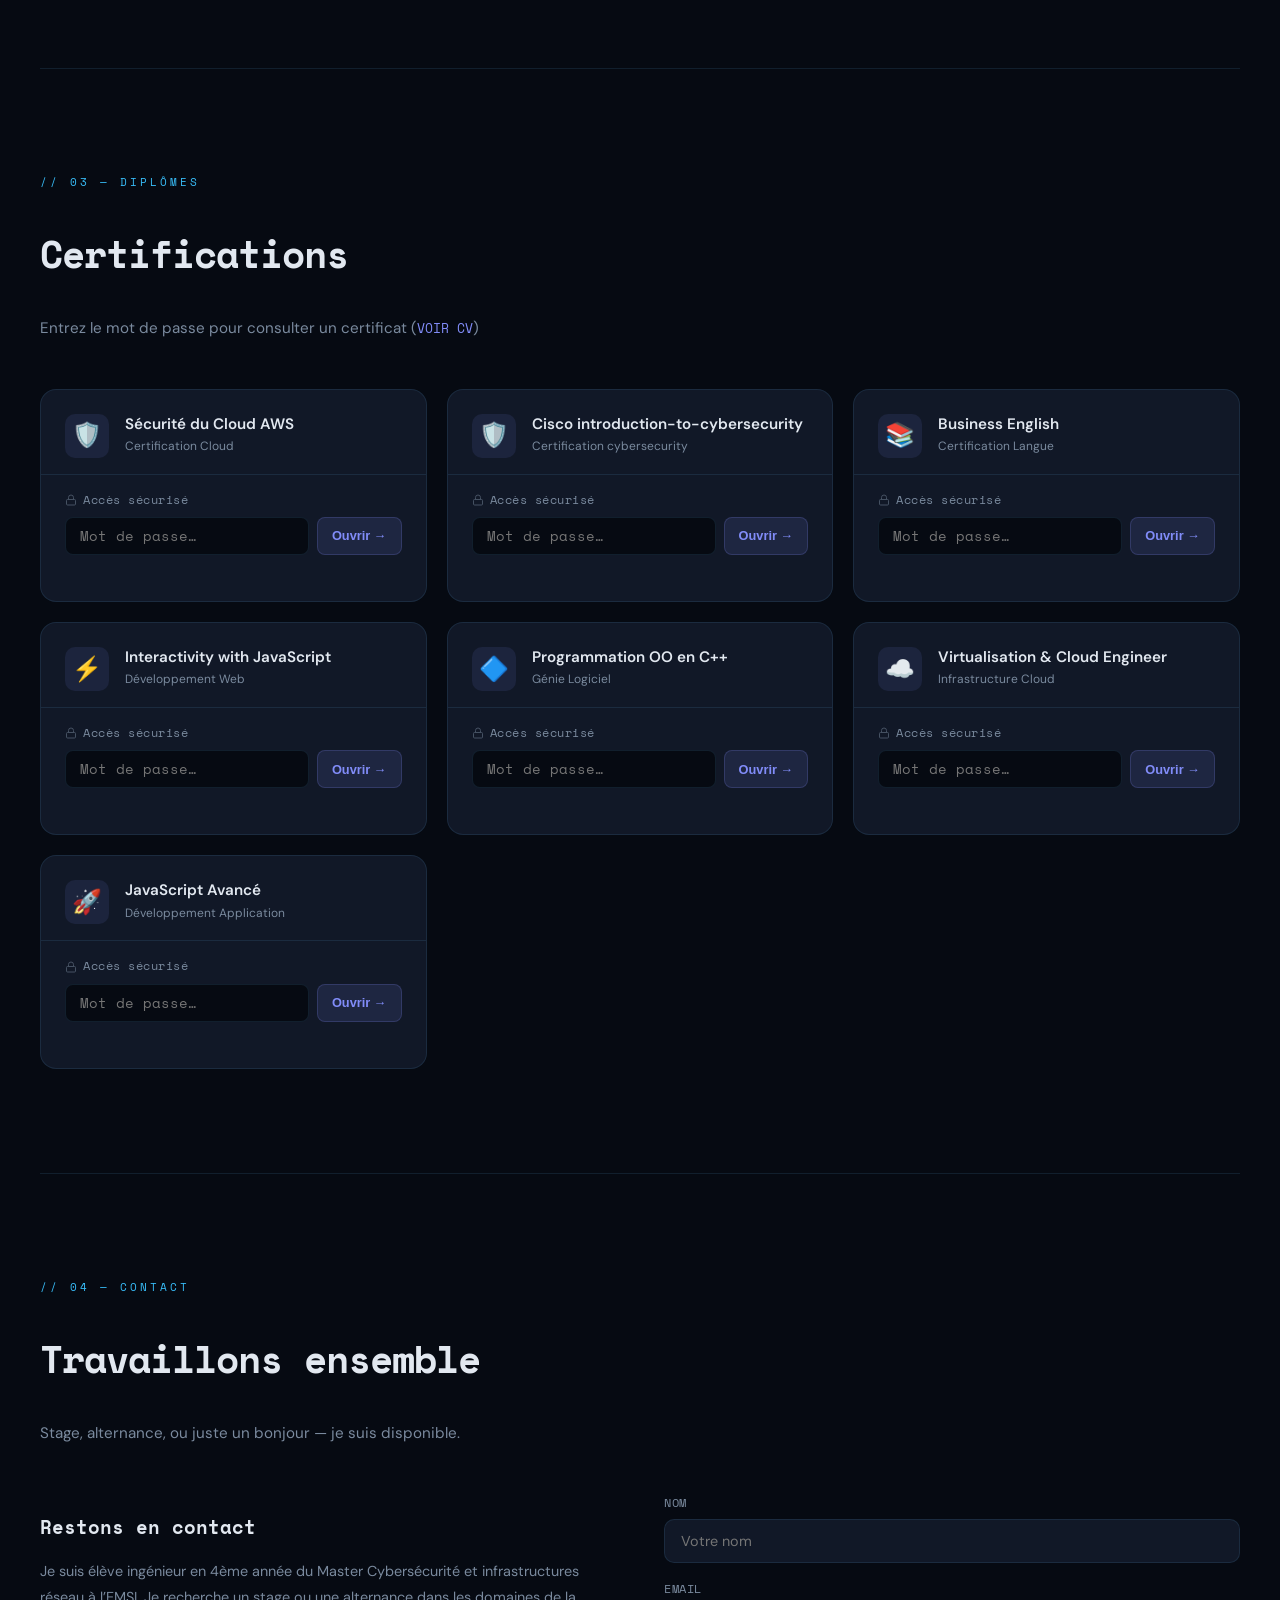
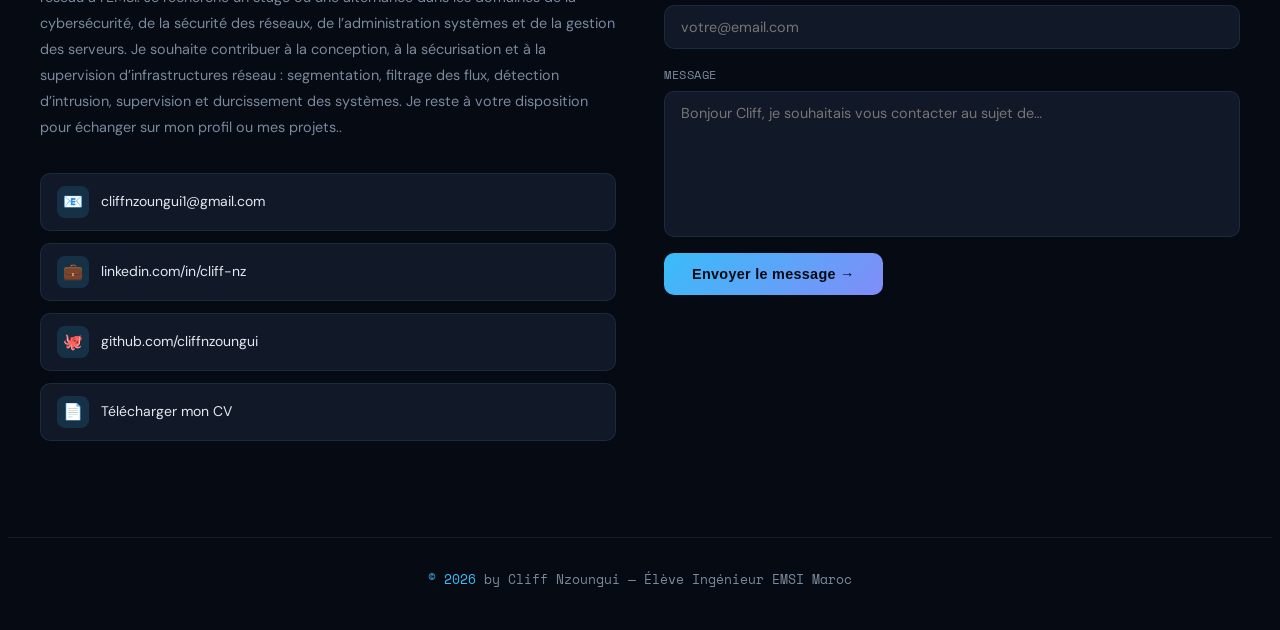
==== commit 0f63ef02: "Correct hero subtitle year and pluralization Updated the description in the hero subtitle to reflect" ====
--- a/index.html
+++ b/index.html
@@ -80,7 +80,7 @@
         </a>
       </div>
 
-      <p class="hero-subtitle">  <code style="font-family:'Space Mono',monospace;color:var(--accent2);font-size:0.8rem;">//</code>  Master Cybersécurité et infrastructures réseau · 5ème année </br> Je suis élève ingénieur en 4ème année du Master Cybersécurité et infrastructures réseau à l’EMSI. Je recherche un stage ou une alternance dans les domaines de la cybersécurité, de la sécurité des réseaux, de l’administration systèmes et de la gestion des serveurs. Je souhaite contribuer à la conception, à la sécurisation et à la supervision d’infrastructures réseau : segmentation, filtrage des flux, détection d’intrusion, supervision et durcissement des systèmes. Je reste à votre disposition pour échanger sur mon profil ou mes projets. </p>
+      <p class="hero-subtitle">  <code style="font-family:'Space Mono',monospace;color:var(--accent2);font-size:0.8rem;">//</code>  Master Cybersécurité et infrastructures réseaux </br> Je suis élève ingénieur en 5ème année du Master Cybersécurité et infrastructures réseau à l’EMSI. Je recherche un stage ou une alternance dans les domaines de la cybersécurité, de la sécurité des réseaux, de l’administration systèmes et de la gestion des serveurs. Je souhaite contribuer à la conception, à la sécurisation et à la supervision d’infrastructures réseau : segmentation, filtrage des flux, détection d’intrusion, supervision et durcissement des systèmes. Je reste à votre disposition pour échanger sur mon profil ou mes projets. </p>
       <div class="hero-buttons">
         <a href="#projects" class="btn btn-primary">
           <svg width="14" height="14" fill="none" stroke="currentColor" stroke-width="2" viewBox="0 0 24 24"><path d="M3 7l9 6 9-6M3 17l9 6 9-6"/></svg>
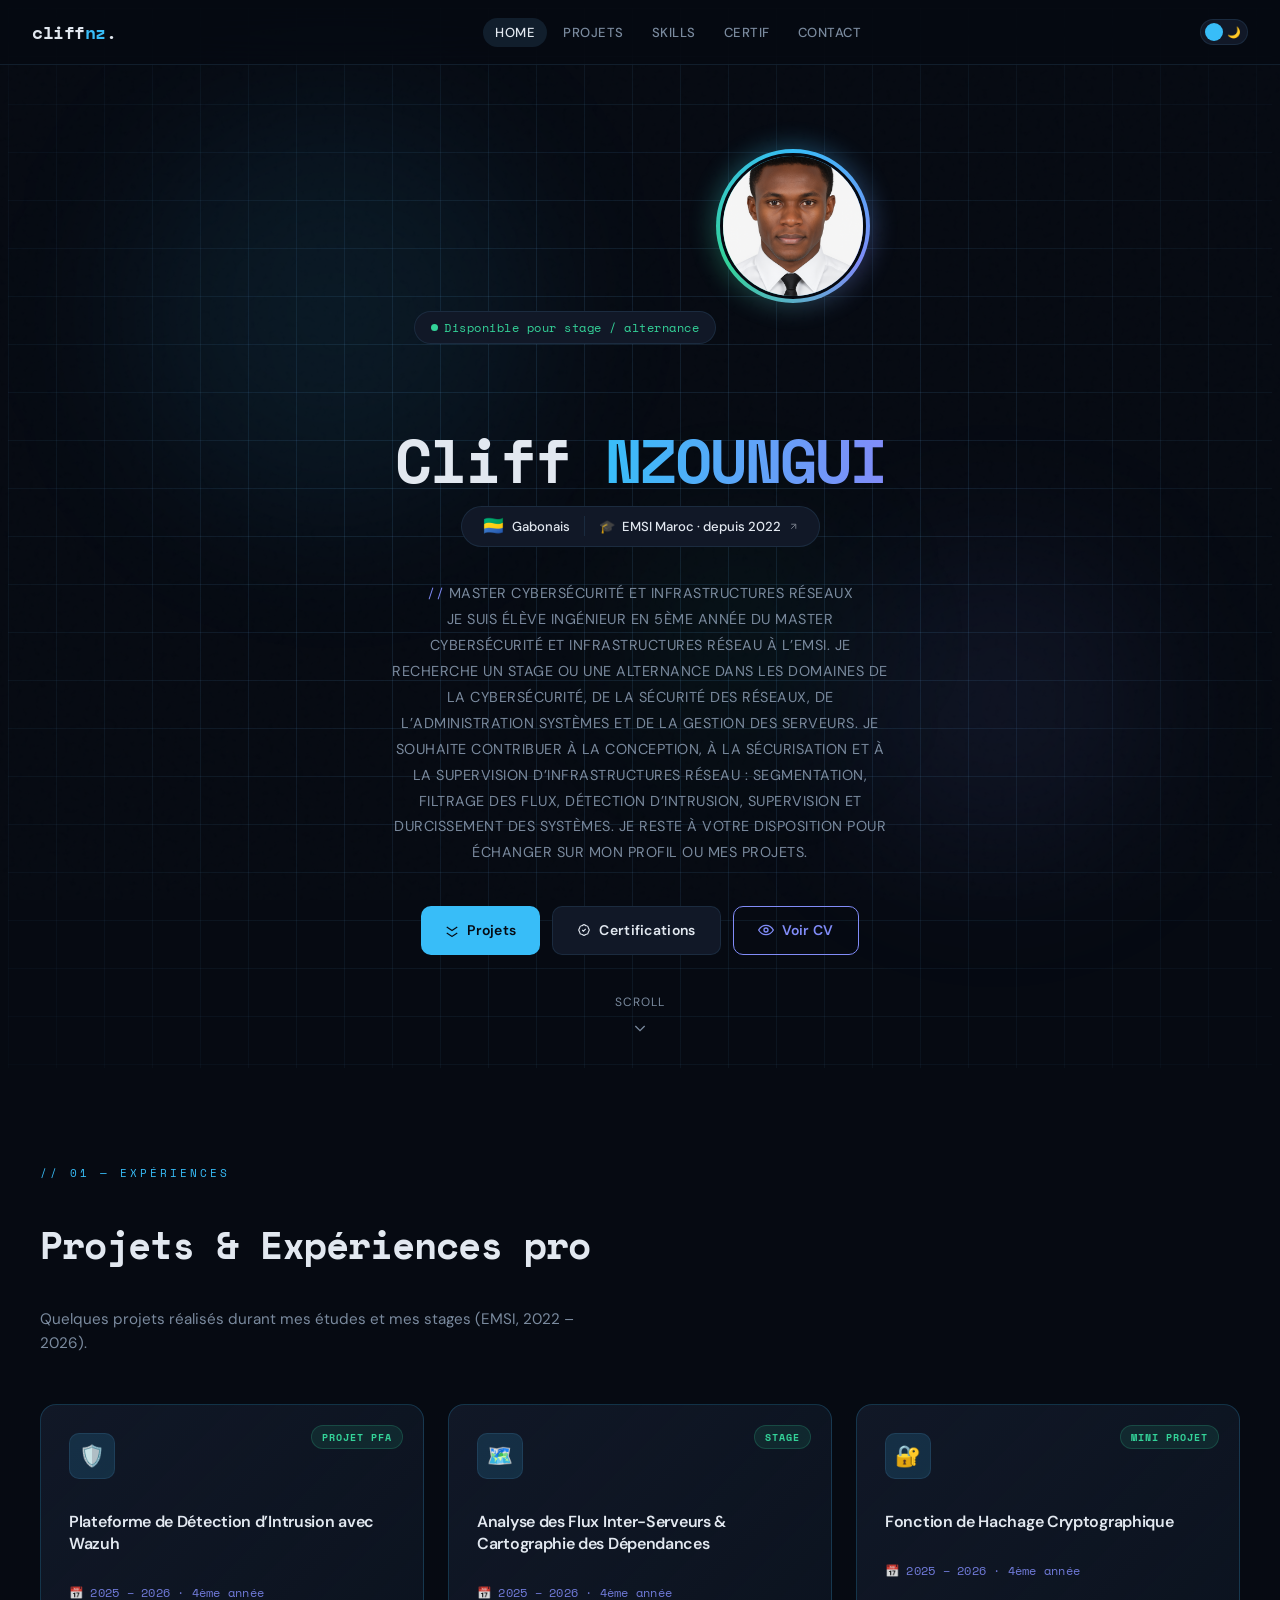
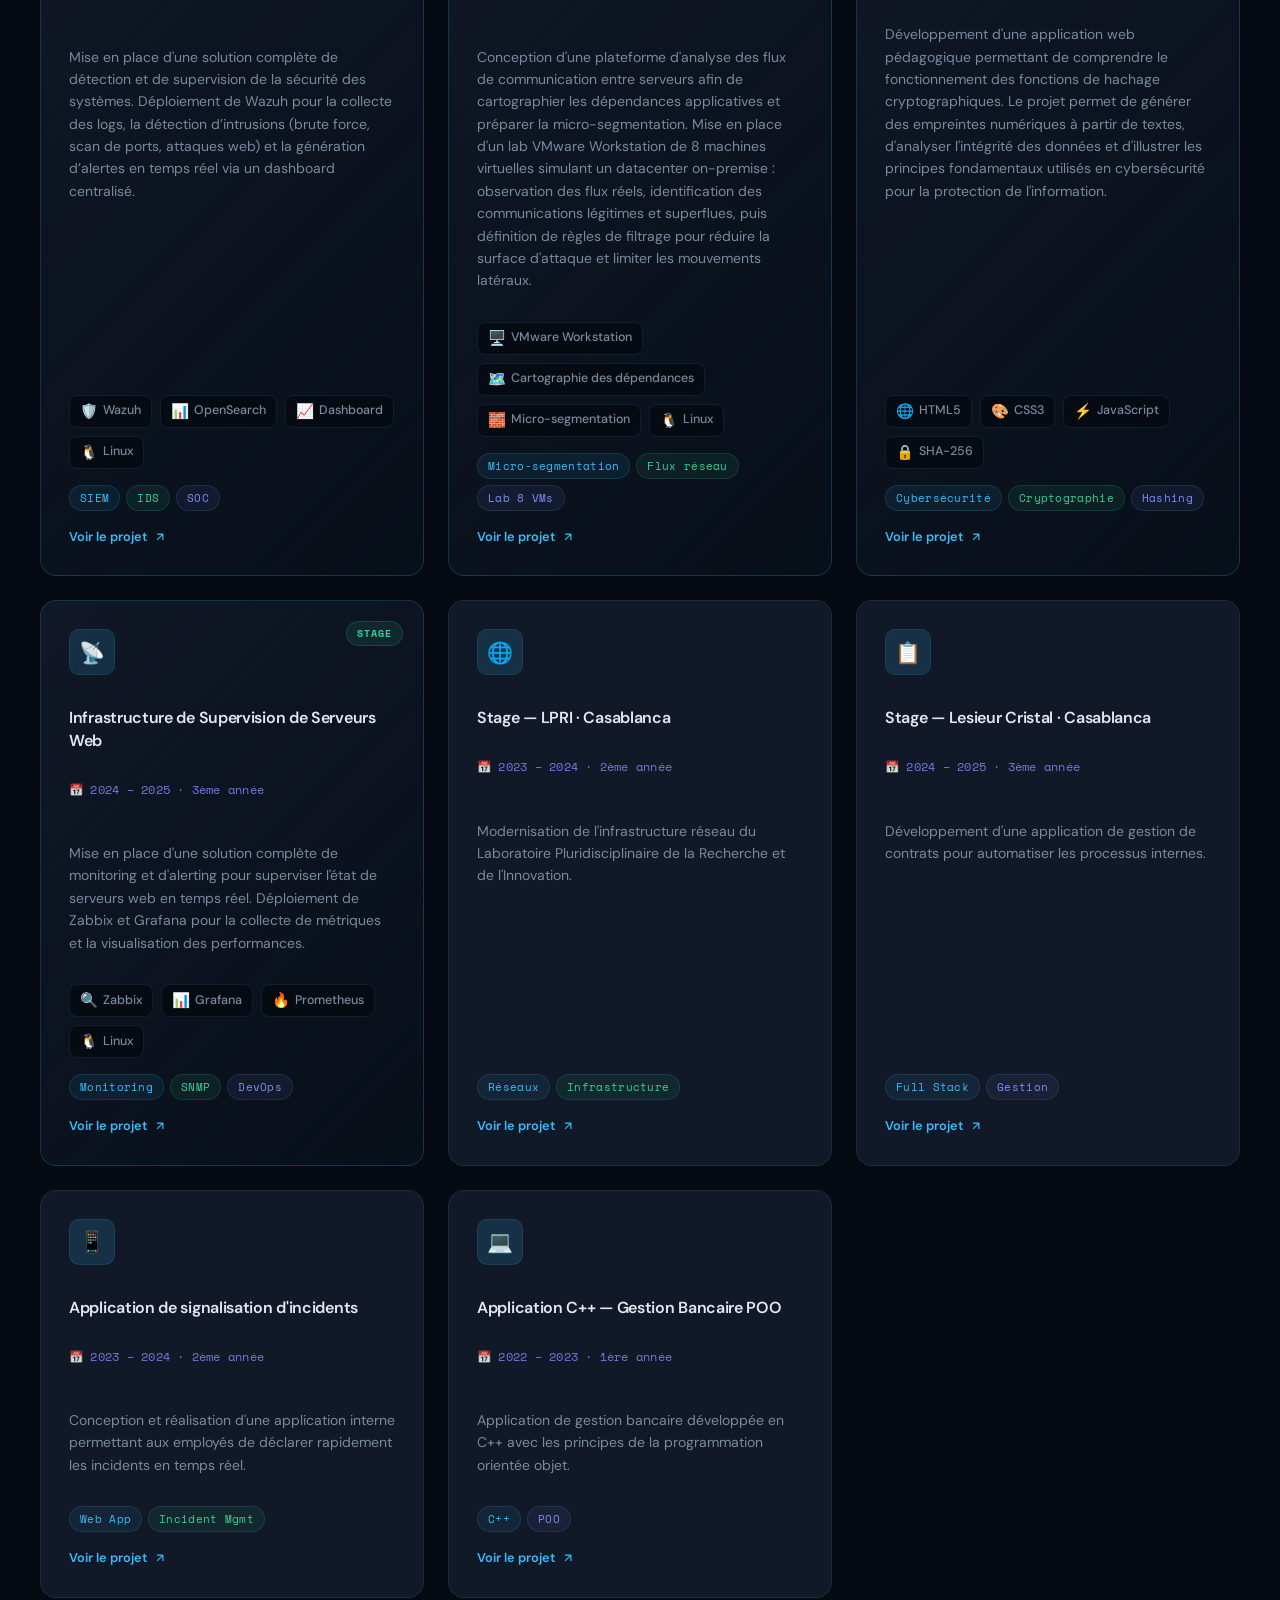
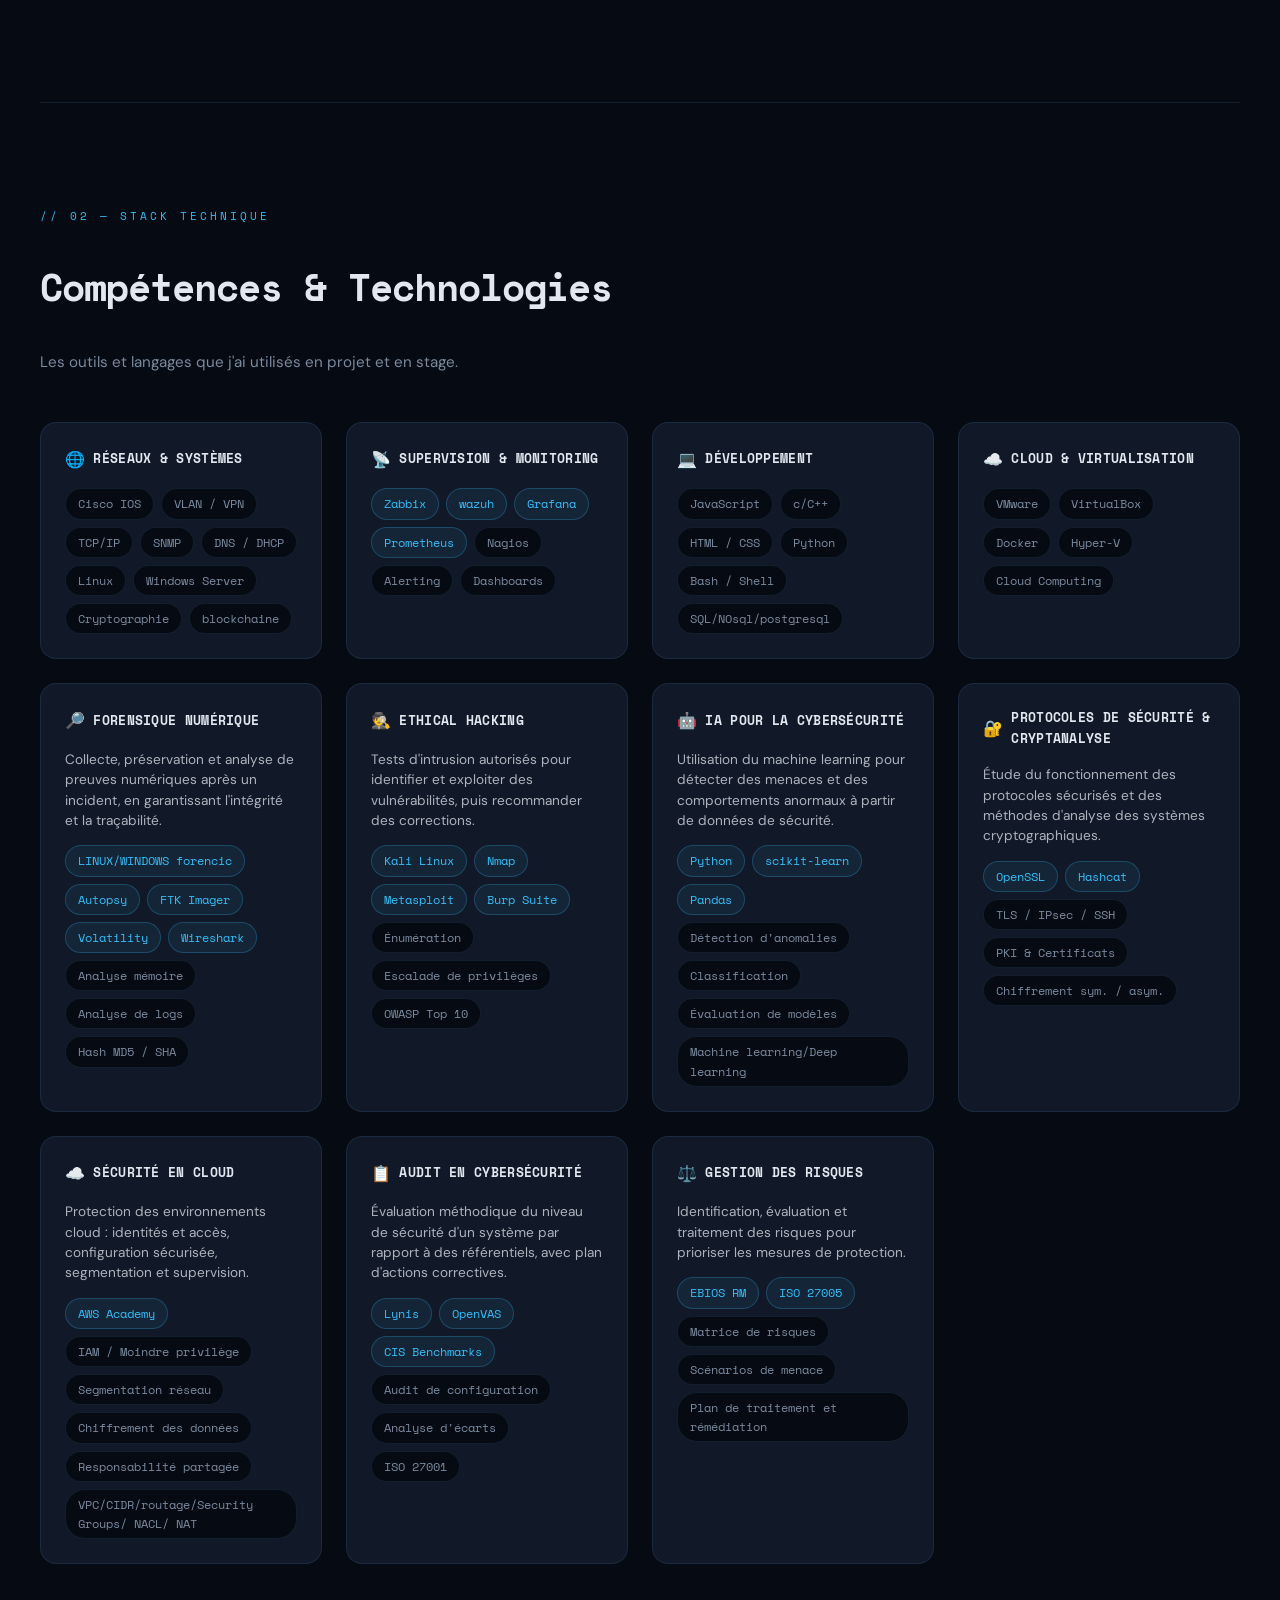
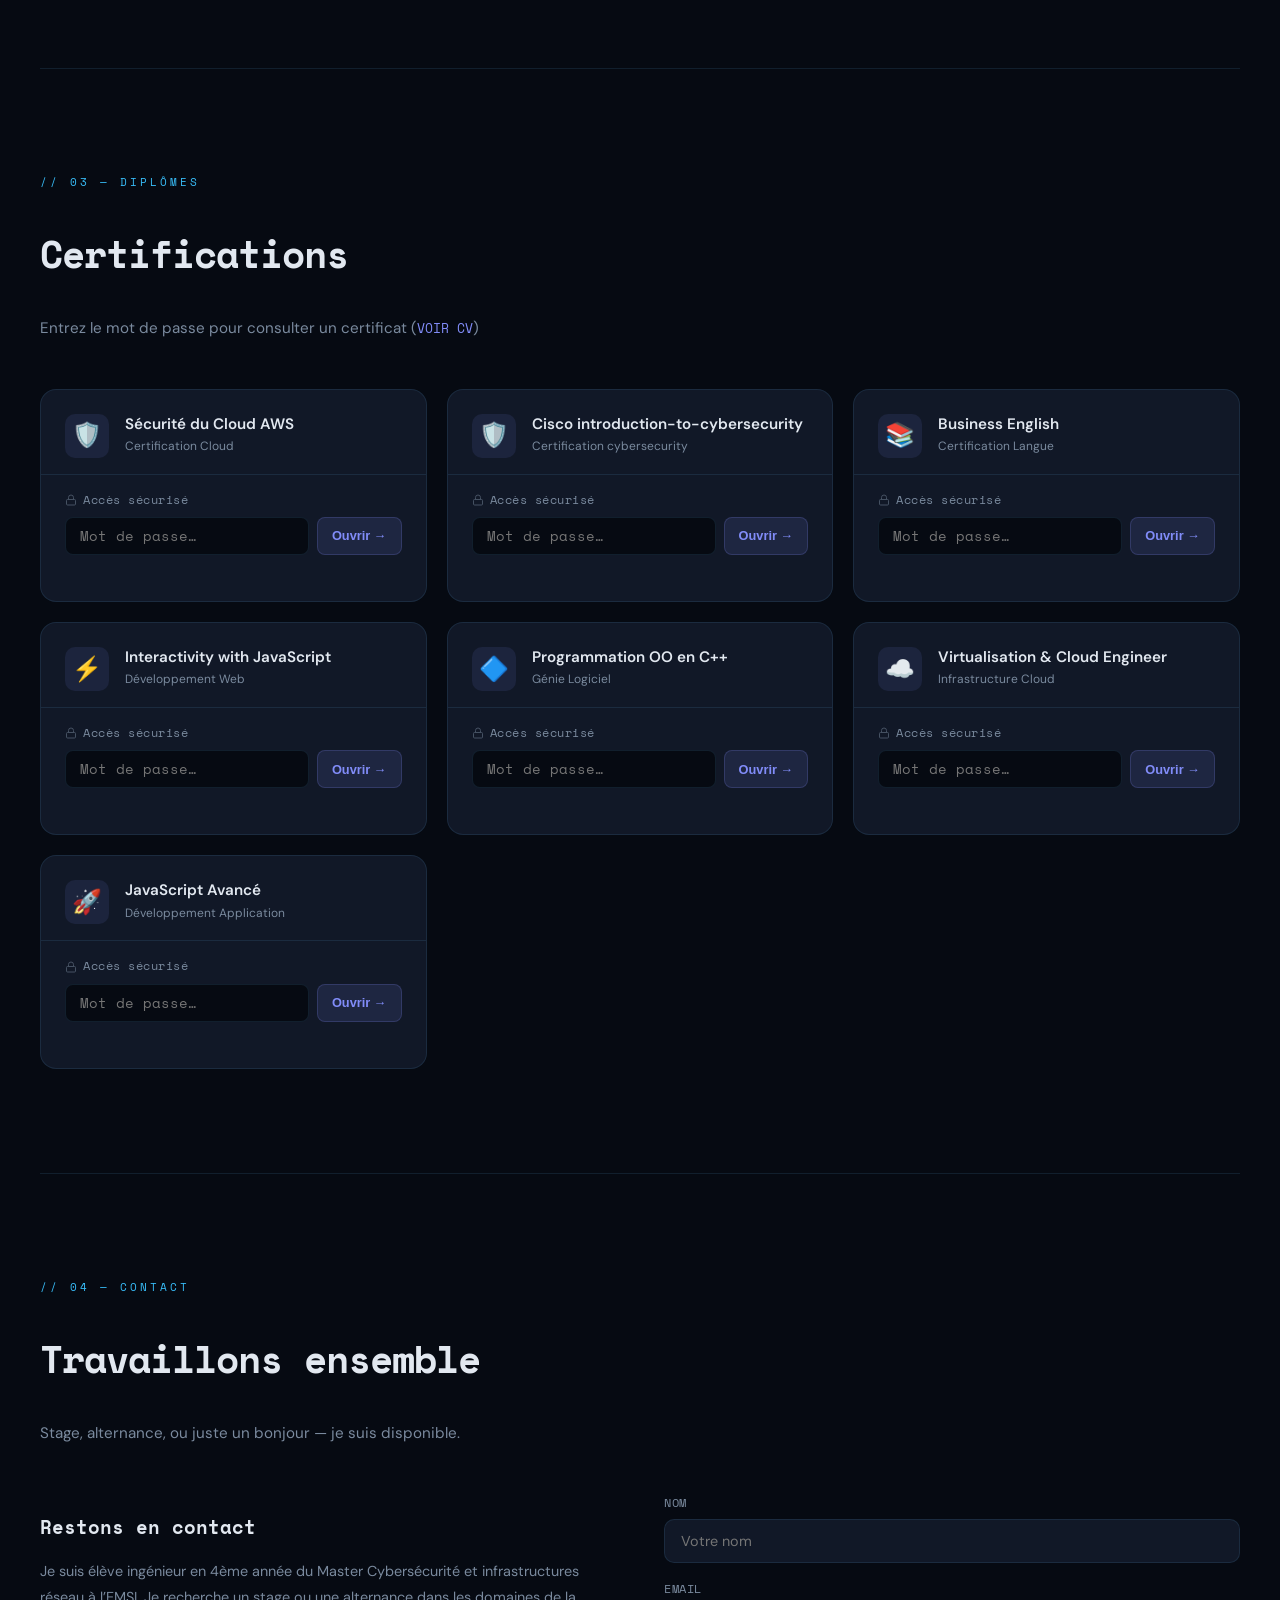
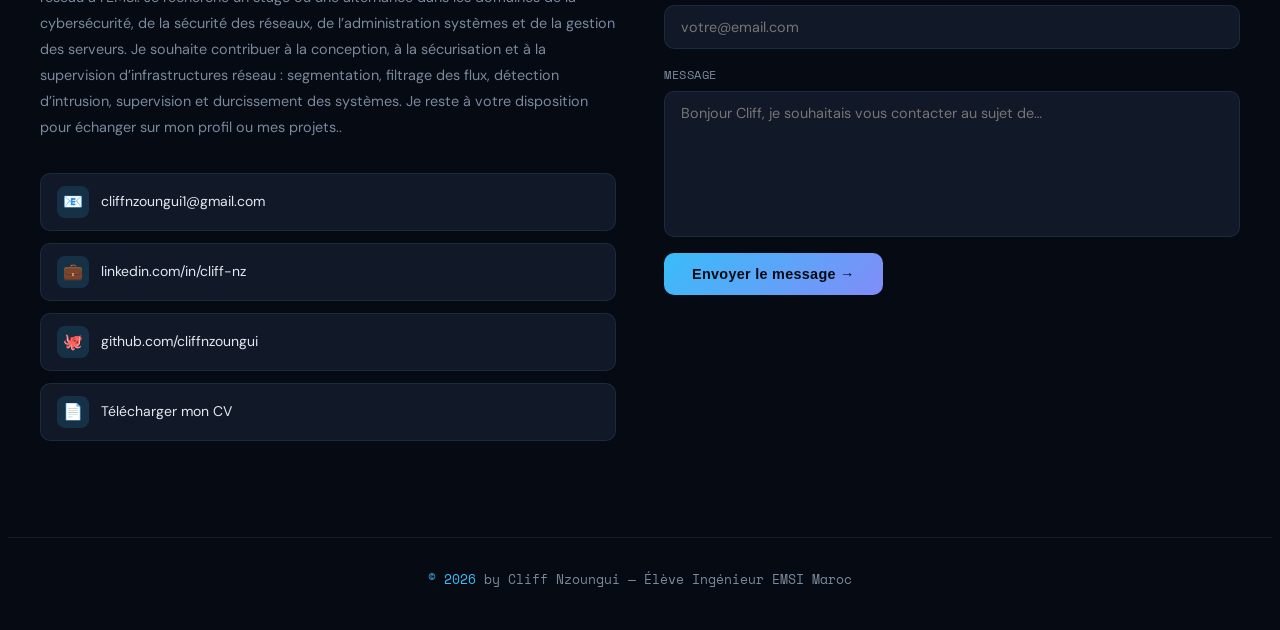
==== commit d4d70c16: "Add LINUX/WINDOWS forensic skill to index.html" ====
--- a/index.html
+++ b/index.html
@@ -9,6 +9,10 @@
   <link href="https://fonts.googleapis.com/css2?family=Space+Mono:wght@400;700&family=DM+Sans:wght@300;400;500;700&display=swap" rel="stylesheet">
   <link rel="stylesheet" href="css/style.css">
 </head>
+  
+  <script data-goatcounter="https://cliffnz.goatcounter.com/count"
+        async src="//gc.zgo.at/count.js"></script>
+  
 <body>
 
   <!-- ── NAV ── -->
@@ -381,6 +385,7 @@
         </div>
         <p class="skill-desc">Collecte, préservation et analyse de preuves numériques après un incident, en garantissant l'intégrité et la traçabilité.</p>
         <div class="skill-list">
+           <div class="skill-pill active">LINUX/WINDOWS forencic</div>
           <div class="skill-pill active">Autopsy</div>
           <div class="skill-pill active">FTK Imager</div>
           <div class="skill-pill active">Volatility</div>
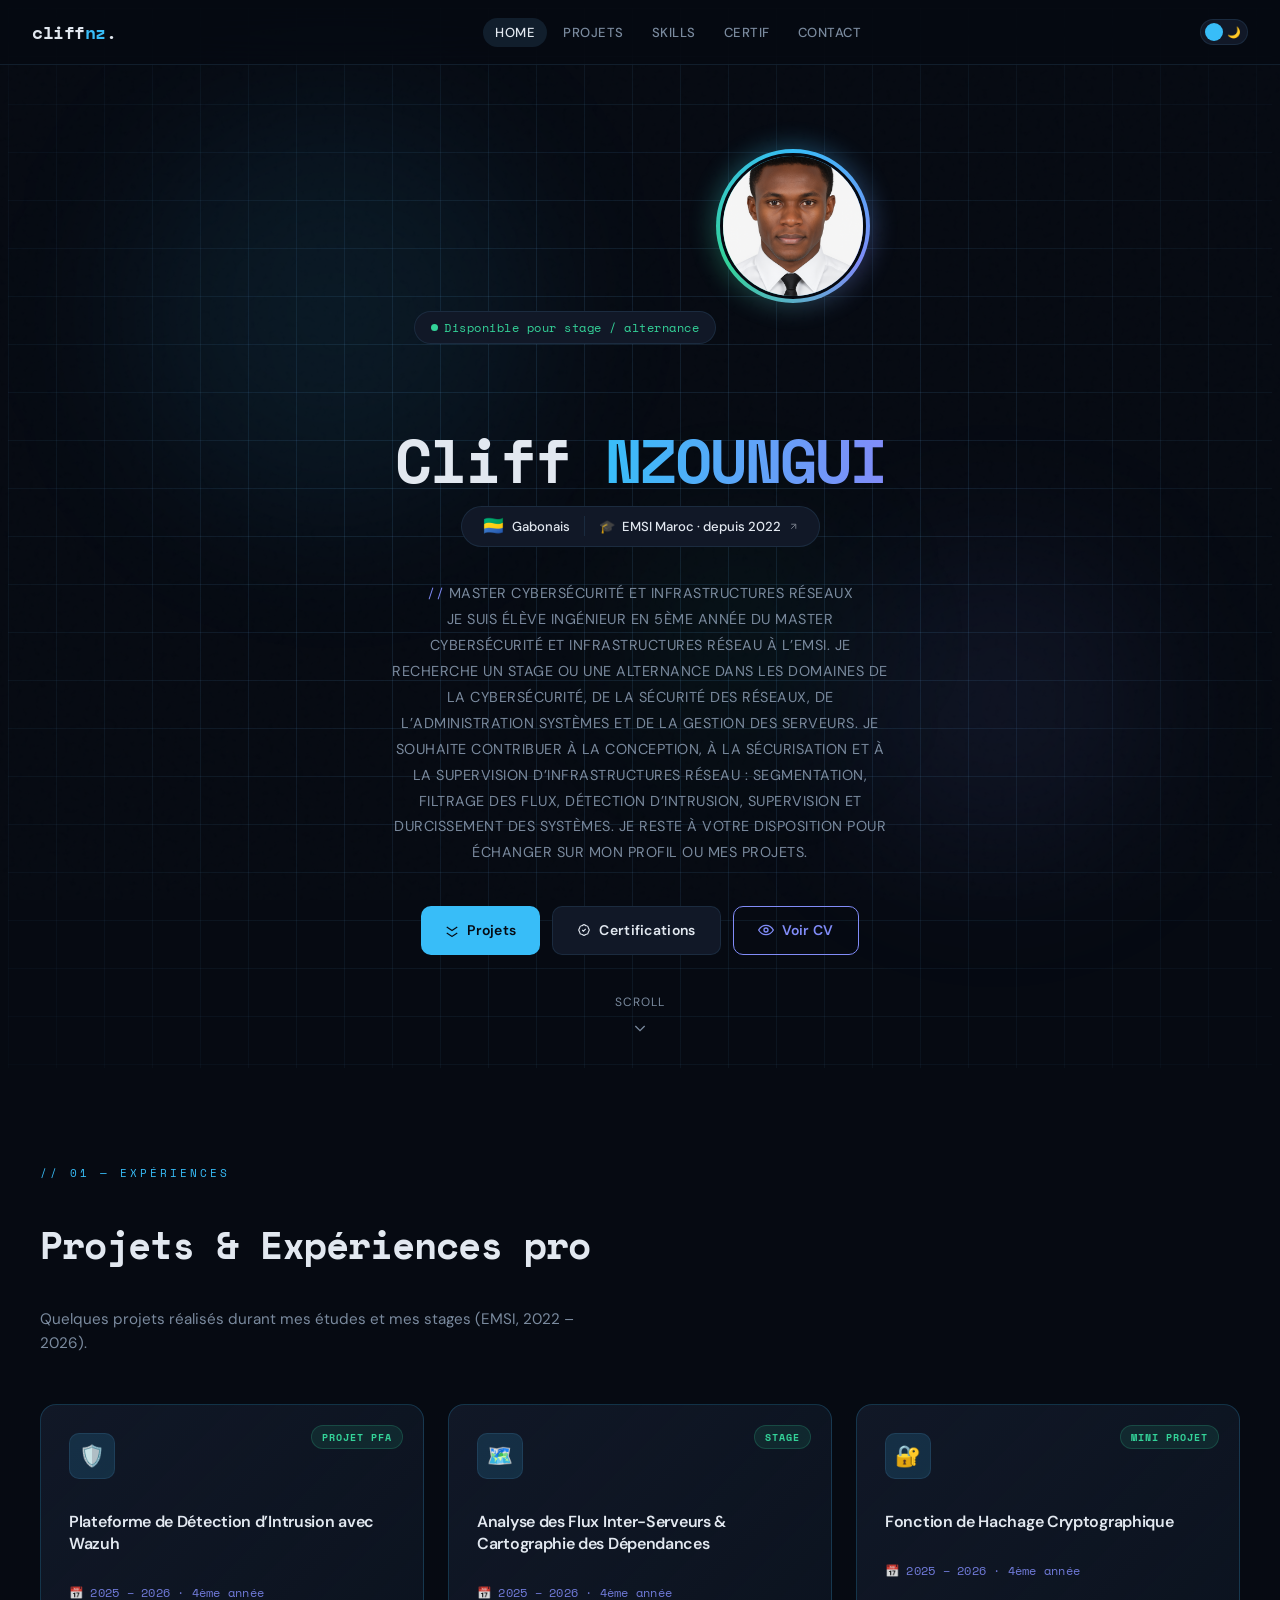
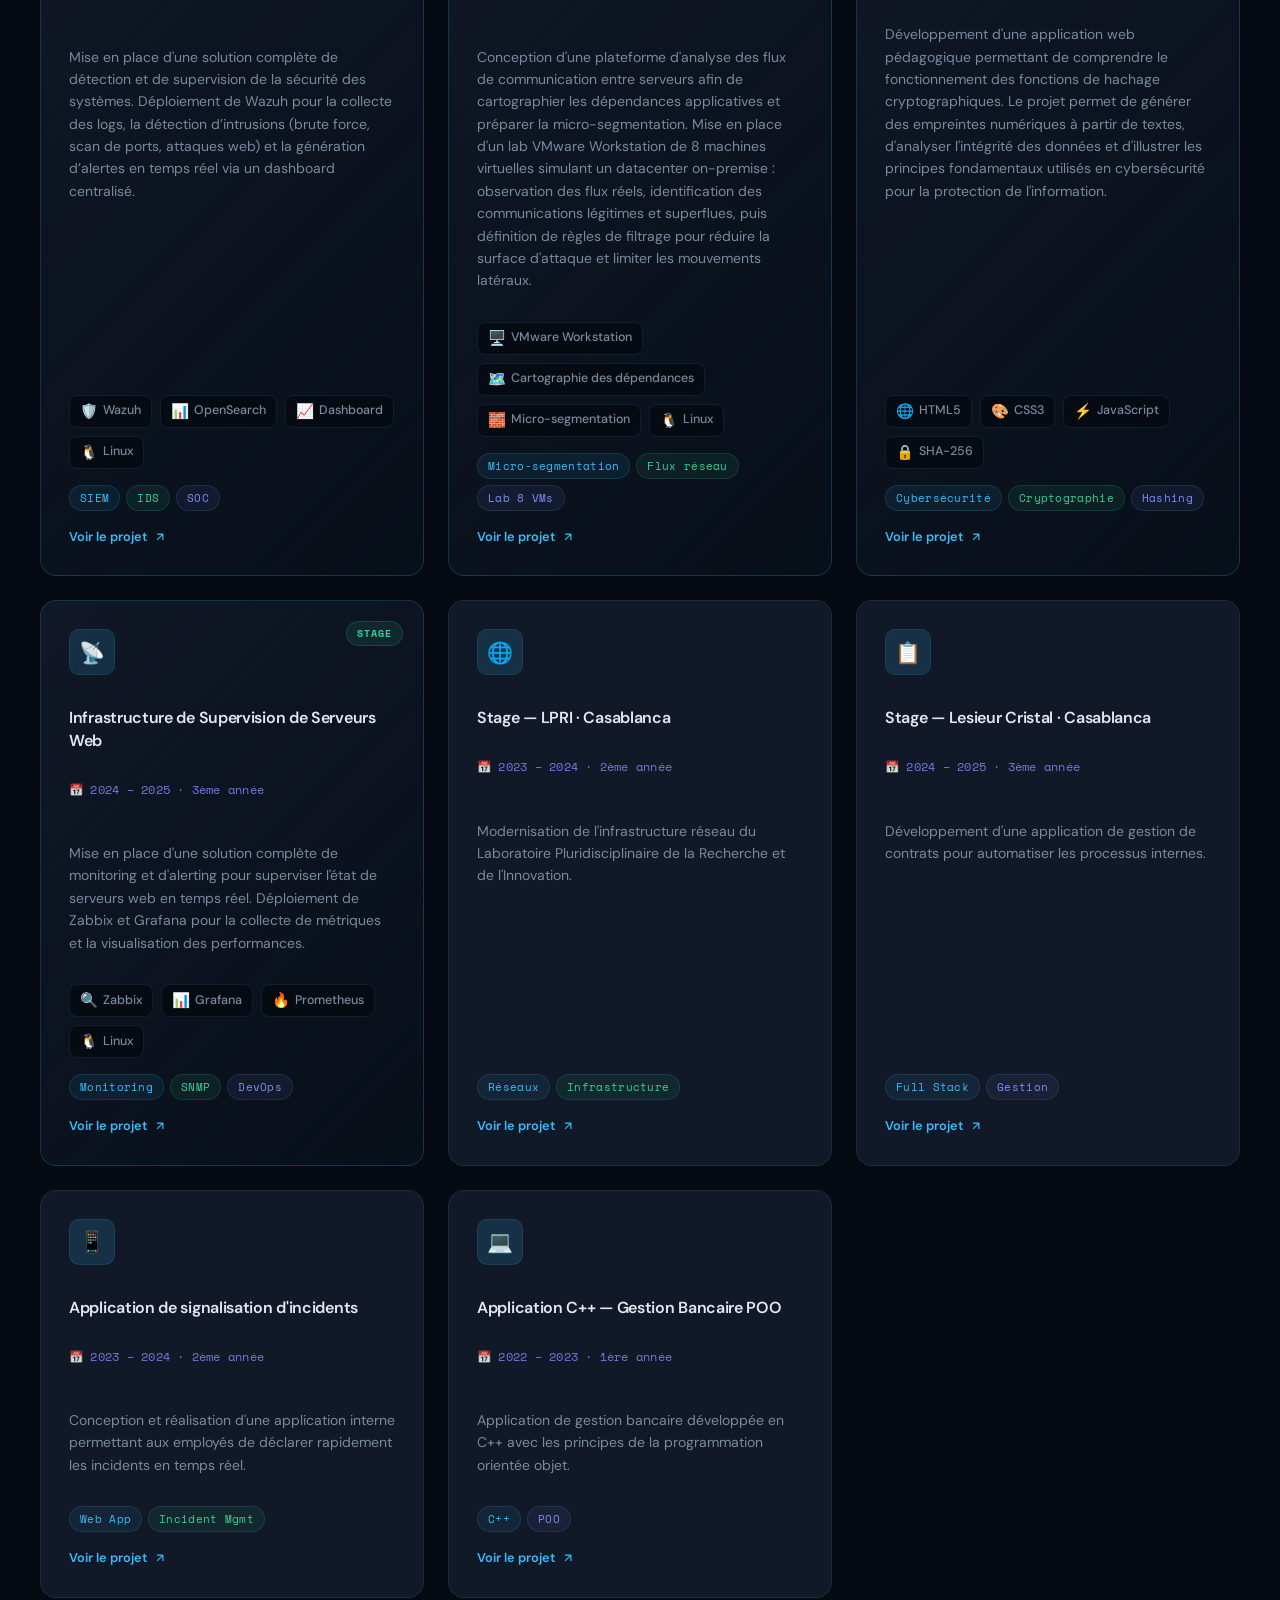
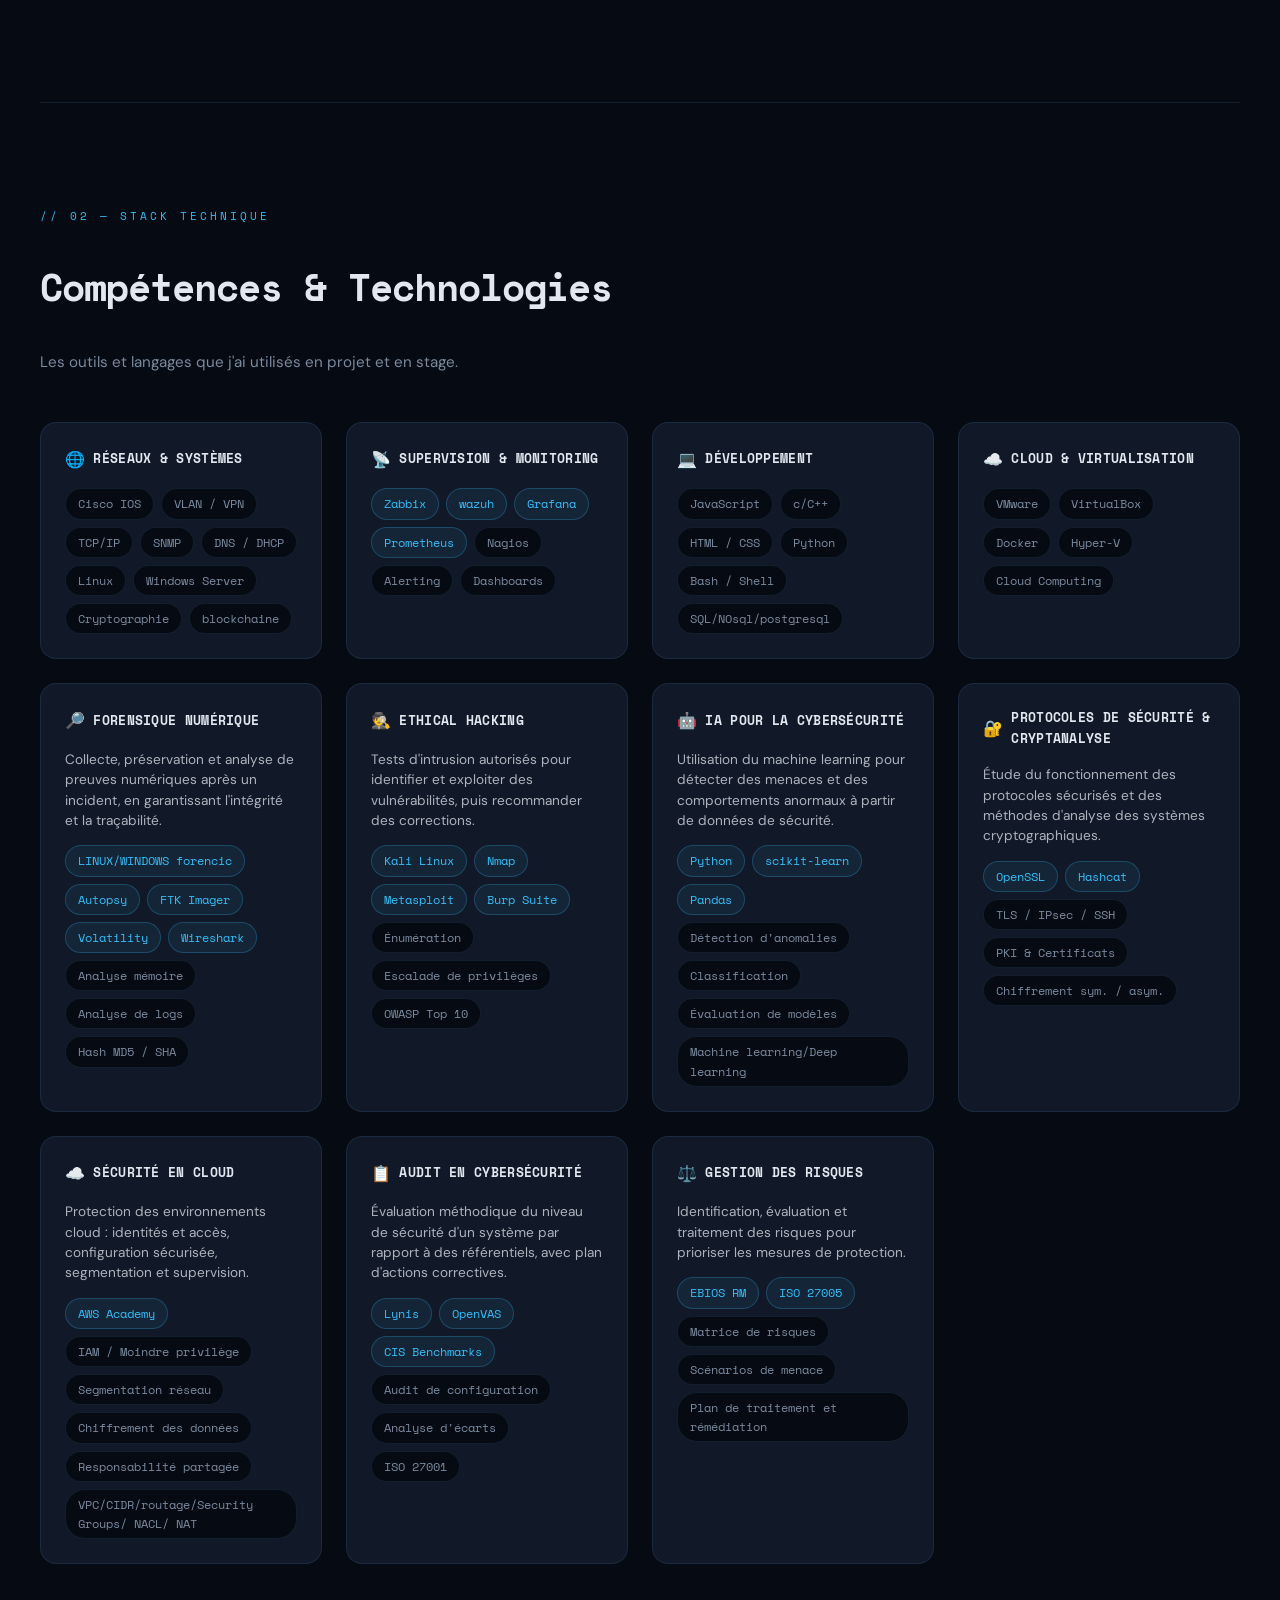
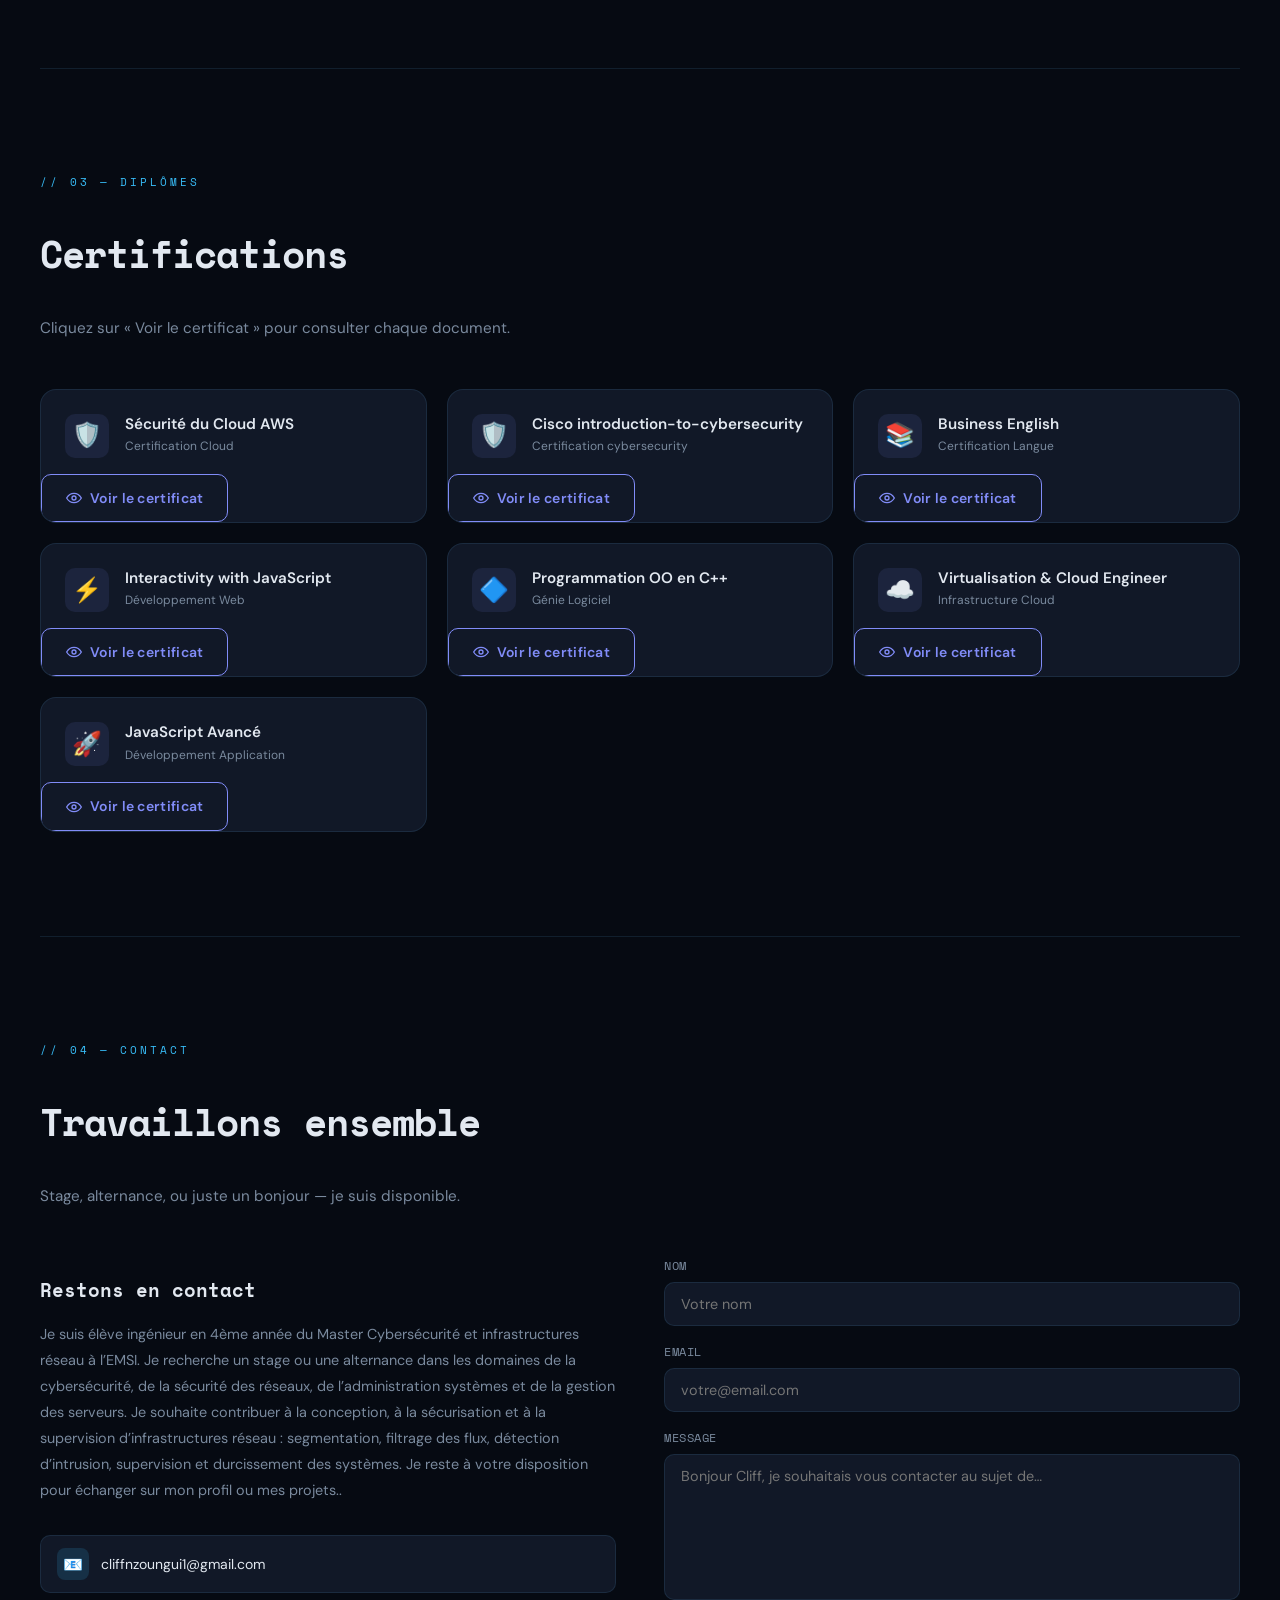
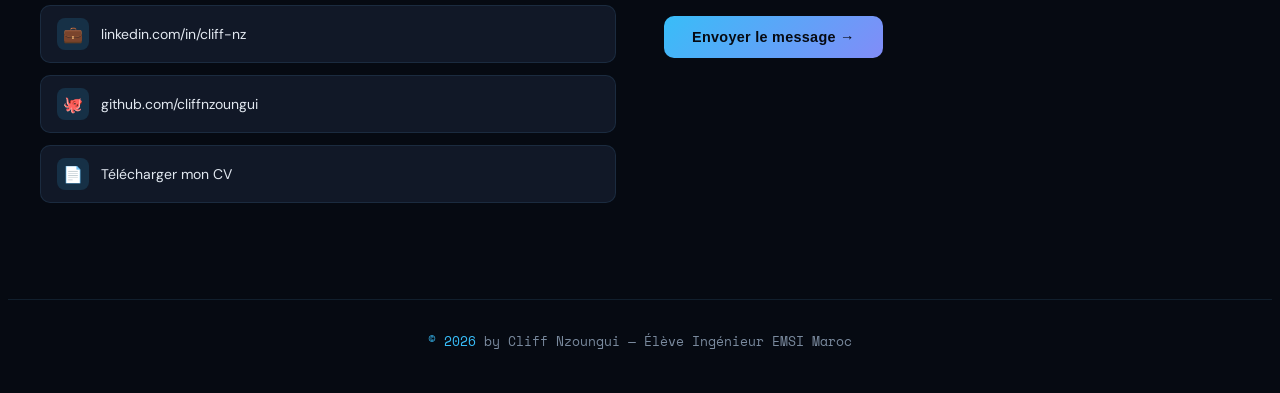
==== commit e2e7dd6a: "Refactor certification section for direct access Updated certification section to remove password in" ====
--- a/index.html
+++ b/index.html
@@ -503,51 +503,36 @@
     <div class="section-header reveal">
       <div class="section-tag">// 03 — diplômes</div>
       <h2 class="section-title">Certifications</h2>
-      <p class="section-desc">Entrez le mot de passe pour consulter un certificat (<code style="font-family:'Space Mono',monospace;color:var(--accent2);font-size:0.8rem;">VOIR CV</code>)</p>
+      <p class="section-desc">Cliquez sur « Voir le certificat » pour consulter chaque document.</p>
     </div>
     <div class="certifs-grid">
-
-
-    <div class="certif-card reveal">
-        <div class="certif-header">
-          <div class="certif-icon">🛡️</div>
-          <div>
-            <div class="certif-name">Sécurité du Cloud AWS  </div>
-            <div class="certif-issuer">Certification Cloud</div>
-          </div>
-        </div>
-        <div class="certif-unlock">
-          <div class="certif-unlock-label">
-            <svg width="12" height="12" fill="none" stroke="currentColor" stroke-width="2" viewBox="0 0 24 24"><rect x="3" y="11" width="18" height="11" rx="2"/><path d="M7 11V7a5 5 0 0110 0v4"/></svg>
-            Accès sécurisé
-          </div>
-          <div class="certif-input-row">
-            <input type="password" class="certif-input" placeholder="Mot de passe…" data-path="assets/certifs/AWS  cloud sécurity.pdf">
-            <button class="certif-btn" onclick="checkCertif(this)">Ouvrir →</button>
-          </div>
-          <div class="certif-msg"></div>
-        </div>
-      </div>
 
       <div class="certif-card reveal">
         <div class="certif-header">
           <div class="certif-icon">🛡️</div>
           <div>
-            <div class="certif-name"> Cisco introduction-to-cybersecurity  </div>
+            <div class="certif-name">Sécurité du Cloud AWS</div>
+            <div class="certif-issuer">Certification Cloud</div>
+          </div>
+        </div>
+        <a href="assets/certifs/AWS  cloud sécurity.pdf" class="btn btn-outline certif-view" target="_blank" rel="noopener noreferrer">
+          <svg width="16" height="16" fill="none" stroke="currentColor" stroke-width="2" viewBox="0 0 24 24"><path d="M1 12s4-7 11-7 11 7 11 7-4 7-11 7-11-7-11-7z"/><circle cx="12" cy="12" r="3"/></svg>
+          Voir le certificat
+        </a>
+      </div>
+
+      <div class="certif-card reveal">
+        <div class="certif-header">
+          <div class="certif-icon">🛡️</div>
+          <div>
+            <div class="certif-name">Cisco introduction-to-cybersecurity</div>
             <div class="certif-issuer">Certification cybersecurity</div>
           </div>
         </div>
-        <div class="certif-unlock">
-          <div class="certif-unlock-label">
-            <svg width="12" height="12" fill="none" stroke="currentColor" stroke-width="2" viewBox="0 0 24 24"><rect x="3" y="11" width="18" height="11" rx="2"/><path d="M7 11V7a5 5 0 0110 0v4"/></svg>
-            Accès sécurisé
-          </div>
-          <div class="certif-input-row">
-            <input type="password" class="certif-input" placeholder="Mot de passe…" data-path="assets/certifs/Cisco introduction-to-cybersecurity.pdf">
-            <button class="certif-btn" onclick="checkCertif(this)">Ouvrir →</button>
-          </div>
-          <div class="certif-msg"></div>
-        </div>
+        <a href="assets/certifs/Cisco introduction-to-cybersecurity.pdf" class="btn btn-outline certif-view" target="_blank" rel="noopener noreferrer">
+          <svg width="16" height="16" fill="none" stroke="currentColor" stroke-width="2" viewBox="0 0 24 24"><path d="M1 12s4-7 11-7 11 7 11 7-4 7-11 7-11-7-11-7z"/><circle cx="12" cy="12" r="3"/></svg>
+          Voir le certificat
+        </a>
       </div>
 
       <div class="certif-card reveal">
@@ -558,17 +543,10 @@
             <div class="certif-issuer">Certification Langue</div>
           </div>
         </div>
-        <div class="certif-unlock">
-          <div class="certif-unlock-label">
-            <svg width="12" height="12" fill="none" stroke="currentColor" stroke-width="2" viewBox="0 0 24 24"><rect x="3" y="11" width="18" height="11" rx="2"/><path d="M7 11V7a5 5 0 0110 0v4"/></svg>
-            Accès sécurisé
-          </div>
-          <div class="certif-input-row">
-            <input type="password" class="certif-input" placeholder="Mot de passe…" data-path="assets/certifs/ENGLISH.pdf">
-            <button class="certif-btn" onclick="checkCertif(this)">Ouvrir →</button>
-          </div>
-          <div class="certif-msg"></div>
-        </div>
+        <a href="assets/certifs/ENGLISH.pdf" class="btn btn-outline certif-view" target="_blank" rel="noopener noreferrer">
+          <svg width="16" height="16" fill="none" stroke="currentColor" stroke-width="2" viewBox="0 0 24 24"><path d="M1 12s4-7 11-7 11 7 11 7-4 7-11 7-11-7-11-7z"/><circle cx="12" cy="12" r="3"/></svg>
+          Voir le certificat
+        </a>
       </div>
 
       <div class="certif-card reveal">
@@ -579,17 +557,10 @@
             <div class="certif-issuer">Développement Web</div>
           </div>
         </div>
-        <div class="certif-unlock">
-          <div class="certif-unlock-label">
-            <svg width="12" height="12" fill="none" stroke="currentColor" stroke-width="2" viewBox="0 0 24 24"><rect x="3" y="11" width="18" height="11" rx="2"/><path d="M7 11V7a5 5 0 0110 0v4"/></svg>
-            Accès sécurisé
-          </div>
-          <div class="certif-input-row">
-            <input type="password" class="certif-input" placeholder="Mot de passe…" data-path="assets/certifs/js.pdf">
-            <button class="certif-btn" onclick="checkCertif(this)">Ouvrir →</button>
-          </div>
-          <div class="certif-msg"></div>
-        </div>
+        <a href="assets/certifs/js.pdf" class="btn btn-outline certif-view" target="_blank" rel="noopener noreferrer">
+          <svg width="16" height="16" fill="none" stroke="currentColor" stroke-width="2" viewBox="0 0 24 24"><path d="M1 12s4-7 11-7 11 7 11 7-4 7-11 7-11-7-11-7z"/><circle cx="12" cy="12" r="3"/></svg>
+          Voir le certificat
+        </a>
       </div>
 
       <div class="certif-card reveal">
@@ -600,17 +571,10 @@
             <div class="certif-issuer">Génie Logiciel</div>
           </div>
         </div>
-        <div class="certif-unlock">
-          <div class="certif-unlock-label">
-            <svg width="12" height="12" fill="none" stroke="currentColor" stroke-width="2" viewBox="0 0 24 24"><rect x="3" y="11" width="18" height="11" rx="2"/><path d="M7 11V7a5 5 0 0110 0v4"/></svg>
-            Accès sécurisé
-          </div>
-          <div class="certif-input-row">
-            <input type="password" class="certif-input" placeholder="Mot de passe…" data-path="assets/certifs/C++.pdf">
-            <button class="certif-btn" onclick="checkCertif(this)">Ouvrir →</button>
-          </div>
-          <div class="certif-msg"></div>
-        </div>
+        <a href="assets/certifs/C++.pdf" class="btn btn-outline certif-view" target="_blank" rel="noopener noreferrer">
+          <svg width="16" height="16" fill="none" stroke="currentColor" stroke-width="2" viewBox="0 0 24 24"><path d="M1 12s4-7 11-7 11 7 11 7-4 7-11 7-11-7-11-7z"/><circle cx="12" cy="12" r="3"/></svg>
+          Voir le certificat
+        </a>
       </div>
 
       <div class="certif-card reveal">
@@ -621,17 +585,10 @@
             <div class="certif-issuer">Infrastructure Cloud</div>
           </div>
         </div>
-        <div class="certif-unlock">
-          <div class="certif-unlock-label">
-            <svg width="12" height="12" fill="none" stroke="currentColor" stroke-width="2" viewBox="0 0 24 24"><rect x="3" y="11" width="18" height="11" rx="2"/><path d="M7 11V7a5 5 0 0110 0v4"/></svg>
-            Accès sécurisé
-          </div>
-          <div class="certif-input-row">
-            <input type="password" class="certif-input" placeholder="Mot de passe…" data-path="assets/certifs/vr.pdf">
-            <button class="certif-btn" onclick="checkCertif(this)">Ouvrir →</button>
-          </div>
-          <div class="certif-msg"></div>
-        </div>
+        <a href="assets/certifs/vr.pdf" class="btn btn-outline certif-view" target="_blank" rel="noopener noreferrer">
+          <svg width="16" height="16" fill="none" stroke="currentColor" stroke-width="2" viewBox="0 0 24 24"><path d="M1 12s4-7 11-7 11 7 11 7-4 7-11 7-11-7-11-7z"/><circle cx="12" cy="12" r="3"/></svg>
+          Voir le certificat
+        </a>
       </div>
 
       <div class="certif-card reveal">
@@ -642,17 +599,10 @@
             <div class="certif-issuer">Développement Application</div>
           </div>
         </div>
-        <div class="certif-unlock">
-          <div class="certif-unlock-label">
-            <svg width="12" height="12" fill="none" stroke="currentColor" stroke-width="2" viewBox="0 0 24 24"><rect x="3" y="11" width="18" height="11" rx="2"/><path d="M7 11V7a5 5 0 0110 0v4"/></svg>
-            Accès sécurisé
-          </div>
-          <div class="certif-input-row">
-            <input type="password" class="certif-input" placeholder="Mot de passe…" data-path="assets/certifs/dev_js.pdf">
-            <button class="certif-btn" onclick="checkCertif(this)">Ouvrir →</button>
-          </div>
-          <div class="certif-msg"></div>
-        </div>
+        <a href="assets/certifs/dev_js.pdf" class="btn btn-outline certif-view" target="_blank" rel="noopener noreferrer">
+          <svg width="16" height="16" fill="none" stroke="currentColor" stroke-width="2" viewBox="0 0 24 24"><path d="M1 12s4-7 11-7 11 7 11 7-4 7-11 7-11-7-11-7z"/><circle cx="12" cy="12" r="3"/></svg>
+          Voir le certificat
+        </a>
       </div>
 
     </div>
